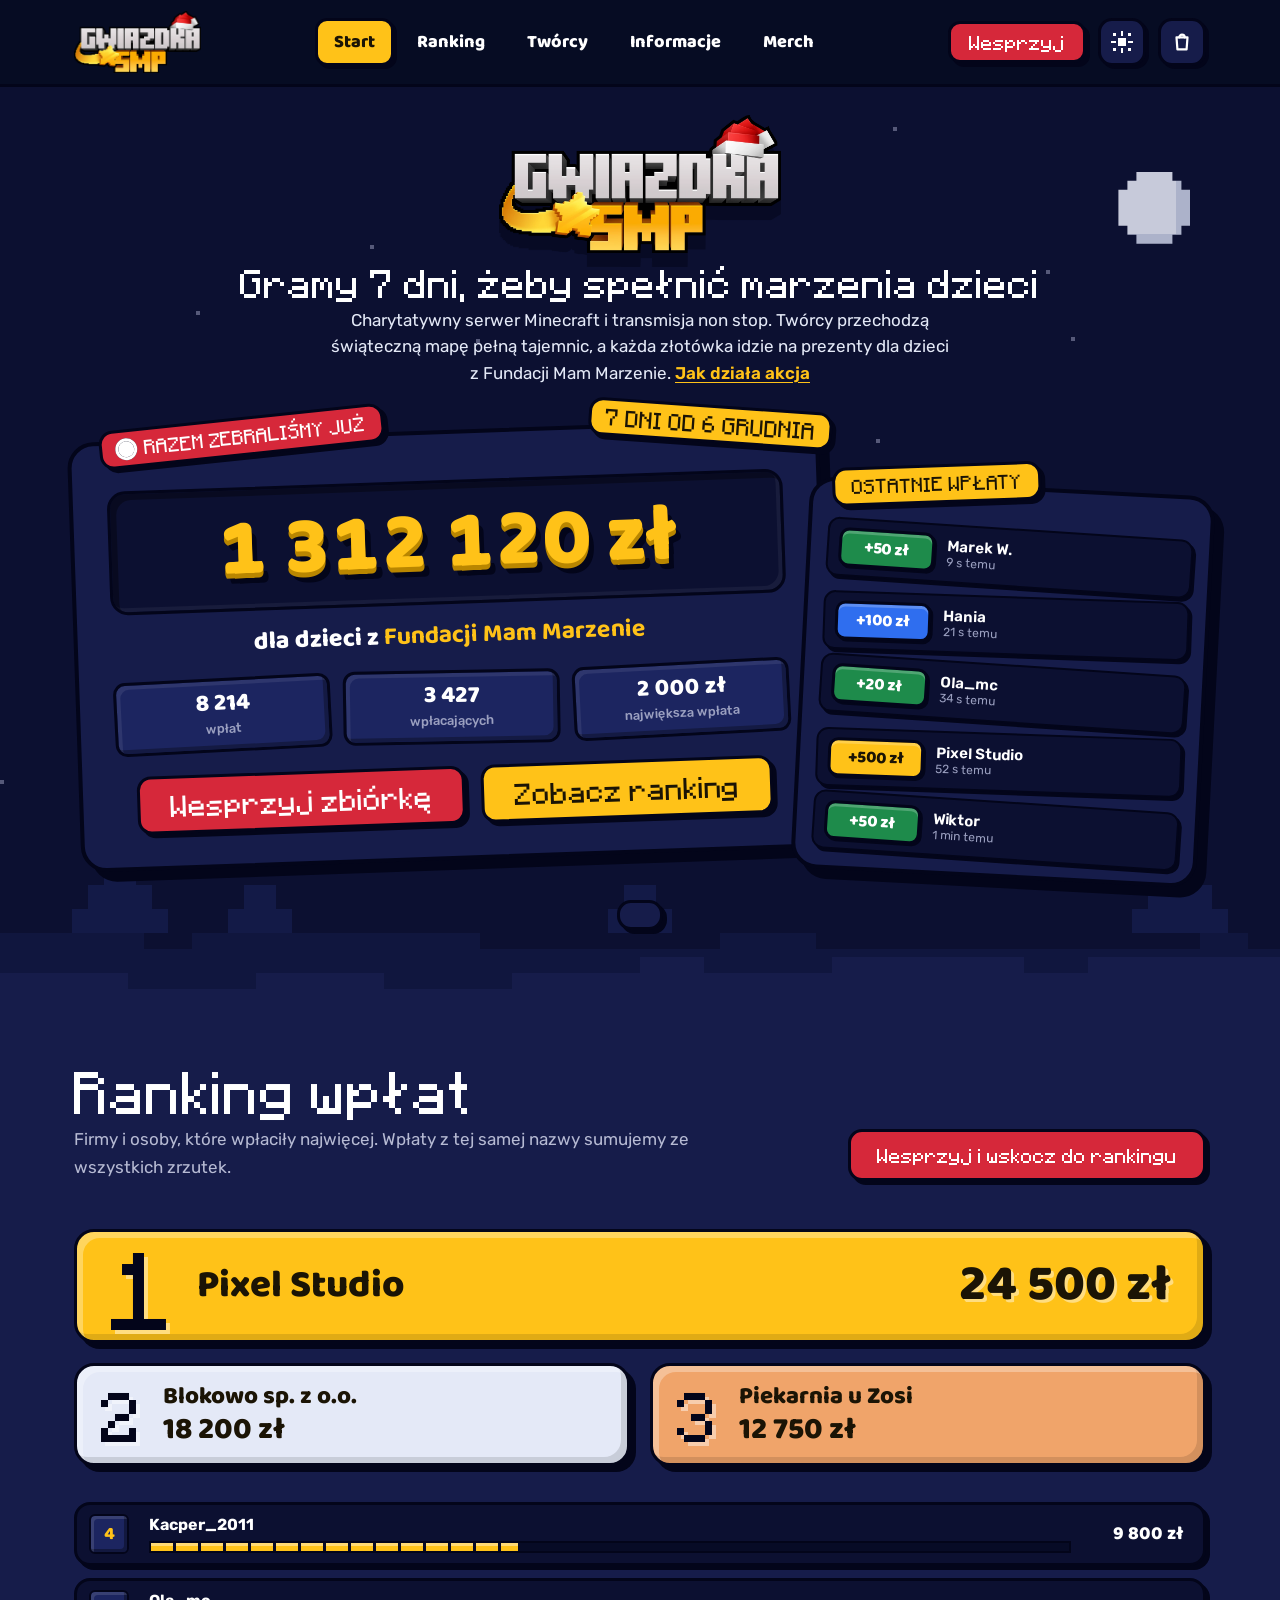
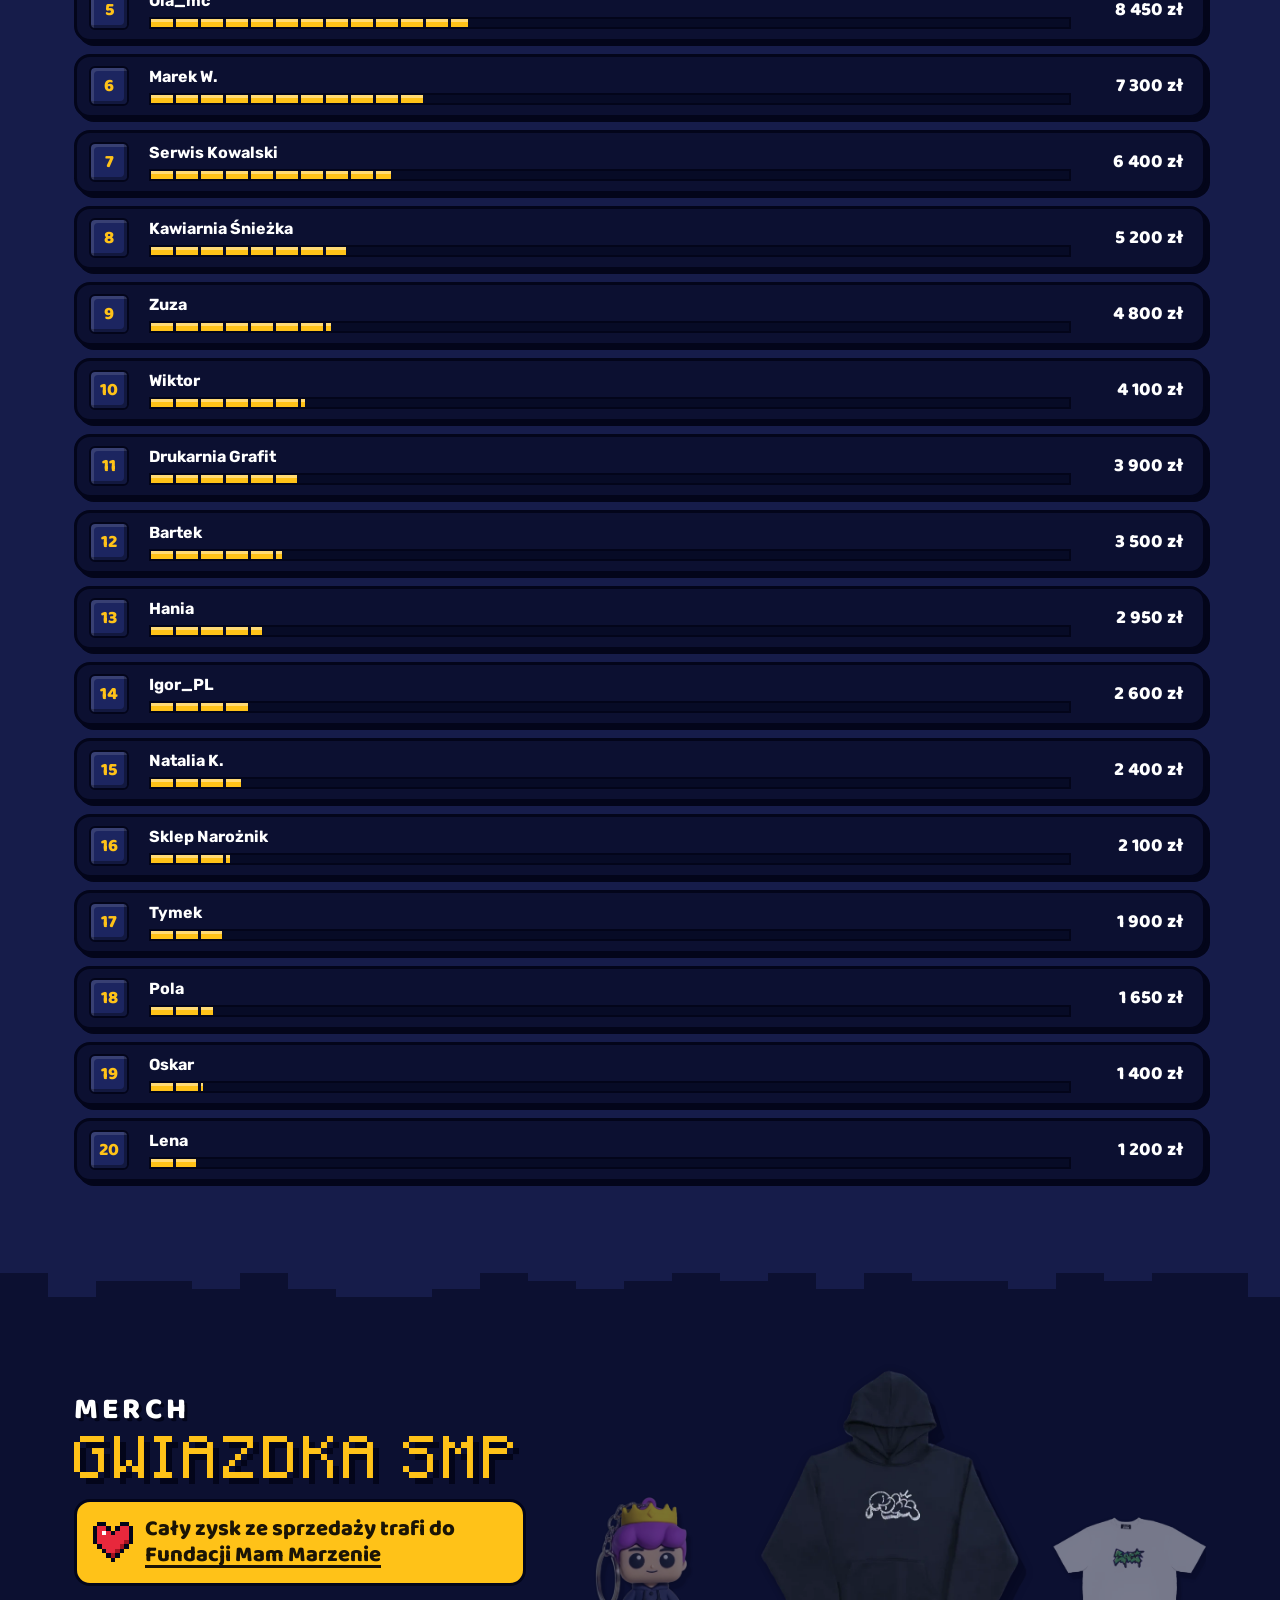
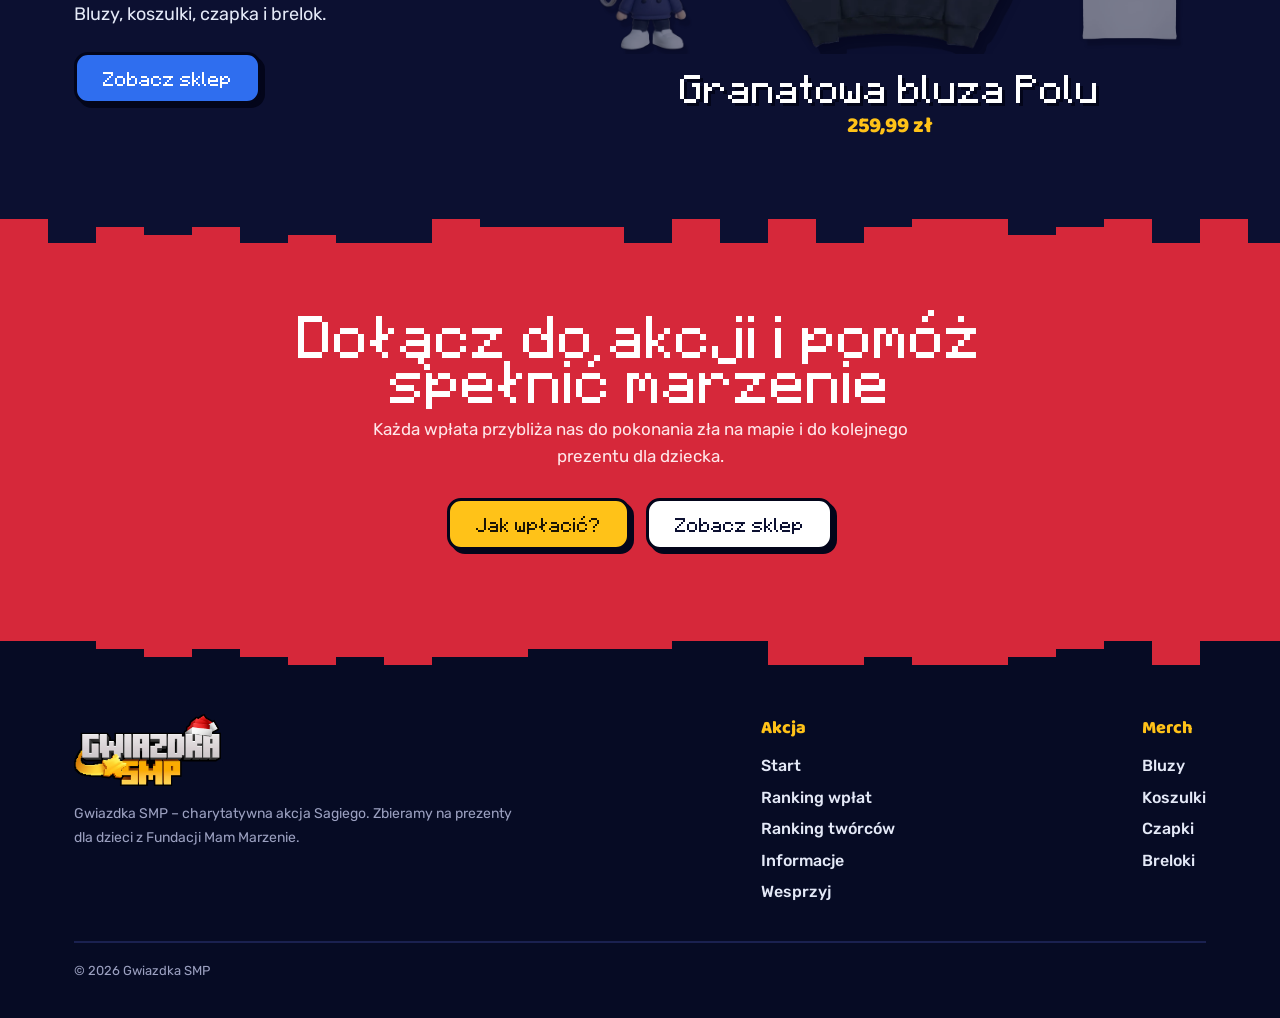
==== index.html @ a776f2f9 "Nowy układ startu, zakładki Twórcy i Informacje, czcionka z Minecrafta, biały motyw Co-Authored-By: " ====
<!DOCTYPE html>
<html lang="pl">
<head>
<meta charset="UTF-8">
<meta name="viewport" content="width=device-width, initial-scale=1">
<title>Gwiazdka SMP – gramy 7 dni, żeby spełnić marzenia dzieci</title>
<meta name="description" content="Charytatywny serwer Minecraft i transmisja non stop. Każda złotówka idzie na prezenty dla dzieci z Fundacji Mam Marzenie.">
<meta name="robots" content="noindex">
<link rel="icon" href="logo.webp">
<link rel="preconnect" href="https://fonts.googleapis.com">
<link rel="preconnect" href="https://fonts.gstatic.com" crossorigin>
<link href="https://fonts.googleapis.com/css2?family=Baloo+2:wght@800&family=Rubik:wght@400;500;600;700&display=swap" rel="stylesheet">
<link rel="stylesheet" href="styles.css?v=20261124l">
<script>if(sessionStorage.getItem("wipe")&&!matchMedia("(prefers-reduced-motion: reduce)").matches)document.documentElement.classList.add("wipe-in");sessionStorage.removeItem("wipe");if(localStorage.getItem("gwiazdka-theme")==="light")document.documentElement.dataset.theme="light";setTimeout(function(){document.documentElement.classList.remove("wipe-in")},1500)</script>
</head>
<body>

<svg width="0" height="0" style="position:absolute" aria-hidden="true">
  <symbol id="heart" viewBox="0 0 9 9" shape-rendering="crispEdges"><rect x="1" y="0" width="2" height="1" fill="#03051a"/><rect x="6" y="0" width="2" height="1" fill="#03051a"/><rect x="0" y="1" width="1" height="1" fill="#03051a"/><rect x="1" y="1" width="2" height="1" fill="#e8283c"/><rect x="3" y="1" width="1" height="1" fill="#03051a"/><rect x="5" y="1" width="1" height="1" fill="#03051a"/><rect x="6" y="1" width="2" height="1" fill="#e8283c"/><rect x="8" y="1" width="1" height="1" fill="#03051a"/><rect x="0" y="2" width="1" height="1" fill="#03051a"/><rect x="1" y="2" width="1" height="1" fill="#e8283c"/><rect x="2" y="2" width="1" height="1" fill="#fff"/><rect x="3" y="2" width="1" height="1" fill="#e8283c"/><rect x="4" y="2" width="1" height="1" fill="#03051a"/><rect x="5" y="2" width="3" height="1" fill="#e8283c"/><rect x="8" y="2" width="1" height="1" fill="#03051a"/><rect x="0" y="3" width="1" height="1" fill="#03051a"/><rect x="1" y="3" width="7" height="1" fill="#e8283c"/><rect x="8" y="3" width="1" height="1" fill="#03051a"/><rect x="0" y="4" width="1" height="1" fill="#03051a"/><rect x="1" y="4" width="6" height="1" fill="#e8283c"/><rect x="7" y="4" width="1" height="1" fill="#a3121f"/><rect x="8" y="4" width="1" height="1" fill="#03051a"/><rect x="1" y="5" width="1" height="1" fill="#03051a"/><rect x="2" y="5" width="4" height="1" fill="#e8283c"/><rect x="6" y="5" width="1" height="1" fill="#a3121f"/><rect x="7" y="5" width="1" height="1" fill="#03051a"/><rect x="2" y="6" width="1" height="1" fill="#03051a"/><rect x="3" y="6" width="2" height="1" fill="#e8283c"/><rect x="5" y="6" width="1" height="1" fill="#a3121f"/><rect x="6" y="6" width="1" height="1" fill="#03051a"/><rect x="3" y="7" width="1" height="1" fill="#03051a"/><rect x="4" y="7" width="1" height="1" fill="#a3121f"/><rect x="5" y="7" width="1" height="1" fill="#03051a"/><rect x="4" y="8" width="1" height="1" fill="#03051a"/></symbol>
</svg>

<header class="header">
  <div class="wrap header__in">
    <a class="logo" href="index.html" aria-label="Gwiazdka SMP – strona główna"><img src="logo.webp" alt="Gwiazdka SMP" width="127" height="62"></a>
    <nav class="nav" id="nav">
      <a href="#start" data-sec="start" class="active">Start</a>
      <a href="#ranking" data-sec="ranking">Ranking</a>
      <a href="tworcy.html">Twórcy</a>
      <a href="informacje.html">Informacje</a>
      <a href="merch.html">Merch</a>
    </nav>
    <div class="header__end">
      <a class="btn btn--red btn--sm" href="#wesprzyj" data-link="donate">Wesprzyj</a>
      <button class="icon-btn theme-btn" id="themeBtn" aria-label="Jasny motyw" aria-pressed="false">
        <svg class="i-sun" viewBox="0 0 9 9" shape-rendering="crispEdges" aria-hidden="true"><path fill="currentColor" d="M3 3h3v3H3zM4 0h1v2H4zM4 7h1v2H4zM0 4h2v1H0zM7 4h2v1H7zM1 1h1v1H1zM7 1h1v1H7zM1 7h1v1H1zM7 7h1v1H7z"/></svg>
        <svg class="i-moon" viewBox="0 0 9 9" shape-rendering="crispEdges" aria-hidden="true"><path fill="currentColor" d="M3 0h3v1H3zM2 1h2v1H2zM1 2h2v3H1zM1 5h3v1H1zM2 6h5v1H2zM3 7h4v1H3z"/></svg>
      </button>
      <a class="icon-btn" href="merch.html#koszyk" aria-label="Koszyk">
        <svg viewBox="0 0 24 24" fill="none" stroke="currentColor" stroke-width="2.4" stroke-linecap="round" stroke-linejoin="round"><path d="M6 7h12l-1 13H7L6 7z"/><path d="M9 7a3 3 0 0 1 6 0"/></svg>
        <span class="cart-count" id="cartCount" hidden>0</span>
      </a>
      <button class="icon-btn burger" id="burger" aria-label="Menu" aria-expanded="false" aria-controls="nav">
        <svg viewBox="0 0 24 24" fill="none" stroke="currentColor" stroke-width="2.6" stroke-linecap="round"><path d="M4 7h16M4 12h16M4 17h16"/></svg>
      </button>
    </div>
  </div>
</header>

<main>
<section class="hero" id="start">
  <div class="sky" data-stars aria-hidden="true"></div>
  <div class="moon" aria-hidden="true"></div>
  <div class="hero__in">
    <img class="hero__logo" src="logo.webp" alt="Gwiazdka SMP" width="460" height="225">
    <h1>Gramy 7 dni, żeby spełnić marzenia dzieci</h1>
    <p class="hero__lead">Charytatywny serwer Minecraft i transmisja non stop. Twórcy przechodzą świąteczną mapę pełną tajemnic, a każda złotówka idzie na prezenty dla dzieci z Fundacji Mam Marzenie. <a href="informacje.html">Jak działa akcja</a></p>

    <div class="duo">
      <section class="box box--sum" aria-labelledby="sumTitle">
        <span class="tag tag--live"><span class="rec" aria-label="Transmisja na żywo"></span><span id="sumTitle">Razem zebraliśmy już</span></span>
        <span class="tag tag--days">7 dni od 6 grudnia</span>
        <div class="box__body">
          <div class="box__well" id="counter"><span class="counter__num" id="total">1&nbsp;312&nbsp;120&nbsp;zł</span></div>
          <div class="box__for">dla dzieci z <b>Fundacji Mam Marzenie</b></div>
          <ul class="stats">
            <li><b id="stCount">8&nbsp;214</b><span>wpłat</span></li>
            <li><b id="stPeople">3&nbsp;427</b><span>wpłacających</span></li>
            <li><b id="stMax">2&nbsp;000&nbsp;zł</b><span>największa wpłata</span></li>
          </ul>
          <div class="hero__btns">
            <a class="btn btn--red" href="#wesprzyj" data-link="donate">Wesprzyj zbiórkę</a>
            <a class="btn" href="#ranking">Zobacz ranking</a>
          </div>
        </div>
      </section>

      <section class="box box--feed" aria-labelledby="feedTitle">
        <span class="tag tag--feed" id="feedTitle">Ostatnie wpłaty</span>
        <ul class="feed" id="feed"></ul>
      </section>
    </div>
  </div>
  <div class="land" data-land aria-hidden="true"></div>
</section>

<section class="rank" id="ranking">
  <div class="wrap">
    <div class="rank__head">
      <div>
        <h2 class="h2">Ranking wpłat</h2>
        <p class="lead">Firmy i osoby, które wpłaciły najwięcej. Wpłaty z tej samej nazwy sumujemy ze wszystkich zrzutek.</p>
      </div>
      <a class="btn btn--red" href="#wesprzyj" data-link="donate">Wesprzyj i wskocz do rankingu</a>
    </div>
    <div class="rank__grid">
      <div class="rank__main">
        <div class="champs" id="podium"></div>
        <ol class="list" id="list"></ol>
      </div>
    </div>
  </div>
</section>

<section class="mband" id="merch">
  <div class="cap" data-cap="#161c4a" aria-hidden="true"></div>
  <div class="wrap mband__grid">
    <div class="mband__text">
      <h2 class="mtitle">Merch <span>GWIAZDKA&nbsp;SMP</span></h2>
      <p class="profit profit--big"><svg aria-hidden="true"><use href="#heart"/></svg><span>Cały zysk ze sprzedaży trafi do <b>Fundacji Mam Marzenie</b></span></p>
      <p class="lead">Bluzy, koszulki, czapka i brelok.</p>
      <a class="btn btn--blue" href="merch.html">Zobacz sklep</a>
    </div>
    <a class="flow" href="merch.html" aria-label="Zobacz merch">
      <span class="flow__stage" id="flowStage"></span>
      <span class="flow__label"><span class="flow__name" id="flowName"></span><span class="flow__price" id="flowPrice"></span></span>
    </a>
  </div>
</section>

<section class="cta" id="wesprzyj">
  <div class="cap" data-cap="#0c1031" aria-hidden="true"></div>
  <div class="wrap">
    <h2 class="h2">Dołącz do akcji i pomóż spełnić marzenie</h2>
    <p>Każda wpłata przybliża nas do pokonania zła na mapie i do kolejnego prezentu dla dziecka.</p>
    <div class="cta__btns">
      <a class="btn" href="#wesprzyj" data-link="how">Jak wpłacić?</a>
      <a class="btn btn--white" href="merch.html">Zobacz sklep</a>
    </div>
  </div>
</section>
</main>

<footer class="footer">
  <div class="cap" data-cap="#d6283a" aria-hidden="true"></div>
  <div class="wrap">
    <div class="footer__cols">
      <div class="footer__brand">
        <img src="logo.webp" alt="Gwiazdka SMP" width="147" height="72" loading="lazy">
        <p>Gwiazdka SMP – charytatywna akcja Sagiego. Zbieramy na prezenty dla dzieci z Fundacji Mam Marzenie.</p>
      </div>
      <div>
        <h4>Akcja</h4>
        <ul>
          <li><a href="#start">Start</a></li>
          <li><a href="#ranking">Ranking wpłat</a></li>
          <li><a href="tworcy.html">Ranking twórców</a></li>
          <li><a href="informacje.html">Informacje</a></li>
          <li><a href="#wesprzyj" data-link="donate">Wesprzyj</a></li>
        </ul>
      </div>
      <div>
        <h4>Merch</h4>
        <ul>
          <li><a href="merch.html#bluzy">Bluzy</a></li>
          <li><a href="merch.html#koszulki">Koszulki</a></li>
          <li><a href="merch.html#czapki">Czapki</a></li>
          <li><a href="merch.html#breloki">Breloki</a></li>
        </ul>
      </div>
    </div>
    <div class="footer__bottom">© 2026 Gwiazdka SMP</div>
  </div>
</footer>

<div class="toast" id="toast" role="status" aria-live="polite"></div>

<script src="common.js?v=20261124l"></script>
<script src="ranking.js?v=20261124l"></script>
<script src="home.js?v=20261124l"></script>
</body>
</html>
---- styles.css ----
/* Czcionka z interfejsu Minecrafta: Minecraft Standard (Marek Poláček, domena publiczna).
   Jeden piksel litery to 1/6 rozmiaru czcionki, więc rozmiary są podzielne przez 6 (18, 24, 30, 36, 48…).
   Inaczej krawędzie pikseli wypadają między pikselami ekranu i litery się rozmazują. */
@font-face{font-family:"Minecraft";src:url(assets/fonts/MinecraftStandard.otf) format("opentype");font-weight:100 700;font-display:swap}
@font-face{font-family:"Minecraft";src:url(assets/fonts/MinecraftStandardBold.otf) format("opentype");font-weight:800 900;font-display:swap}

/* Gwiazdka SMP – wspólne style obu stron.
   Paleta z pierwotnego projektu (zimowa noc, złoto, czerwień, zieleń choinki),
   charakter inspirowany sagi.store: grube obrysy, twarde cienie, lekko przechylone naklejki. */

:root{
  --bg:#0c1031;
  --bg-2:#161c4a;
  --card:#0b1033;
  --line:#03051a;
  --snow:#ffffff;
  --ice:#e4e9f7;
  --muted:#b6bad3;
  --muted-2:#9ba0c0;
  --gold:#ffc218;
  --gold-d:#b98600;
  --red:#d6283a;
  --red-d:#8f1423;
  --pine:#1e8b4b;
  --pine-d:#0f5a2f;
  --blue:#2f6eef;
  --bronze:#e1915a;
  --disp:"Minecraft",system-ui,sans-serif;
  --num:"Baloo 2",system-ui,sans-serif;
  --body:"Rubik",system-ui,sans-serif;
  --pop:cubic-bezier(.3,1.6,.5,1);
  --out:cubic-bezier(.2,.8,.2,1);
}
*{box-sizing:border-box;margin:0;padding:0}
html{scroll-behavior:smooth;scroll-padding-top:92px}
body{font-family:var(--body);color:var(--snow);background:var(--bg);font-size:16px;line-height:1.6;-webkit-font-smoothing:antialiased;overflow-x:hidden;font-variant-ligatures:none;font-synthesis:none}
img{display:block;max-width:100%}
a{color:inherit}
button{font:inherit;color:inherit;background:none;border:0;cursor:pointer}
.wrap{max-width:1180px;margin:0 auto;padding:0 24px}
:focus-visible{outline:3px solid var(--gold);outline-offset:3px}

/* krótki opis akcji pod logo; szczegóły są w zakładce Informacje */
.hero__lead{margin-top:10px;max-width:620px;font-size:17px;line-height:1.55;color:var(--ice)}
.hero__lead a{font-weight:600;color:var(--gold);text-underline-offset:3px;white-space:nowrap}
.hero__lead a:hover{color:#fff}
/* ranking wpłat zaraz pod startem: wzgórza już przechodzą w kolor tej sekcji */
.hero+.rank{padding-top:40px}

/* nagłówek podstron (Informacje, Ranking twórców): wyrównany do lewej, bez wielkiego wycentrowanego hero */
.phead{position:relative;overflow:hidden;background:var(--bg);padding:48px 0 96px}
.phead__in{position:relative;z-index:1}
.phead h1{font-family:var(--disp);font-weight:700;font-size:36px;line-height:1.25;text-shadow:6px 6px 0 var(--line);max-width:820px}
.phead .lead{margin-top:16px;max-width:640px;font-size:18px;color:var(--ice)}
.rank--page{padding:40px 0 96px}
.how--page{padding-top:24px}
.how--page .steps{max-width:760px}
.rank--page .list{margin-top:24px}


/* ---------- przyciski ---------- */
.btn{
  --c:var(--gold);--t:#1b1405;
  display:inline-flex;align-items:center;justify-content:center;gap:10px;min-height:52px;padding:0 26px;
  font-family:var(--disp);font-weight:700;font-size:12px;line-height:1;text-decoration:none;white-space:nowrap;user-select:none;
  color:var(--t);background:var(--c);border:3px solid var(--line);border-radius:14px;box-shadow:4px 4px 0 var(--line);
  transition:transform .12s ease,box-shadow .12s ease,filter .15s ease
}
.btn:hover{transform:translate(2px,2px);box-shadow:2px 2px 0 var(--line)}
.btn:active{transform:translate(4px,4px);box-shadow:0 0 0 var(--line)}
.btn--red{--c:var(--red);--t:#fff}
.btn--white{--c:#fff;--t:var(--bg)}
.btn--pine{--c:var(--pine);--t:#fff}
.btn--blue{--c:var(--blue);--t:#fff}
.btn--ghost{--c:transparent;--t:#fff;box-shadow:none;border-color:#2f3a80}
.btn--ghost:hover{border-color:var(--gold);color:var(--gold);box-shadow:none}
.btn--sm{min-height:42px;padding:0 18px;font-size:12px;border-radius:12px}
.btn[disabled]{--c:#2a3060;--t:var(--muted-2);box-shadow:none;transform:none;cursor:not-allowed}

.chip{display:inline-flex;align-items:center;gap:8px;min-height:36px;padding:0 14px;border-radius:999px;background:var(--card);border:2px solid #262e66;font-size:13px;color:var(--muted)}
.chip b{color:#fff;font-weight:700}
.chip .y{color:var(--gold);font-weight:700}
.h2{font-family:var(--disp);font-weight:700;font-size:36px;line-height:1.25}
.lead{margin-top:12px;max-width:620px;font-size:17px;line-height:1.65;color:var(--muted)}
/* Wspólny motyw z Minecrafta: wypukły blok (jasna faza u góry i z lewej, ciemna u dołu i z prawej). */
.bevel{box-shadow:inset 4px 4px 0 rgba(255,255,255,.32),inset -4px -4px 0 rgba(0,0,0,.28)}

/* ---------- nagłówek ---------- */
.header{position:sticky;top:0;z-index:50;background:#060c23;border-bottom:3px solid var(--line)}
.header__in{display:flex;align-items:center;justify-content:space-between;gap:16px;height:84px}
.logo{display:block;flex:none;transition:transform .25s var(--pop)}
.logo:hover{transform:rotate(-3deg) scale(1.05)}
.logo img{height:62px;width:auto}
.nav{display:flex;align-items:center;gap:4px}
.nav a{font-family:var(--num);font-weight:800;font-size:18px;text-decoration:none;color:#fff;padding:7px 16px;border-radius:12px;border:3px solid transparent;transition:background .15s ease,color .15s ease,transform .2s var(--pop)}
.nav a:hover{background:rgba(255,255,255,.08);transform:translateY(-2px)}
.nav a.active{background:var(--gold);color:#1b1405;border-color:var(--line);box-shadow:3px 3px 0 var(--line)}
.header__end{display:flex;align-items:center;gap:12px}
.icon-btn{position:relative;width:48px;height:48px;flex:none;display:flex;align-items:center;justify-content:center;color:#fff;background:var(--bg-2);border:3px solid var(--line);border-radius:14px;box-shadow:3px 3px 0 var(--line);text-decoration:none;transition:transform .12s ease,box-shadow .12s ease,background .15s ease}
.icon-btn:hover{transform:translate(2px,2px);box-shadow:1px 1px 0 var(--line);background:#222a63}
.icon-btn svg{width:22px;height:22px}
.cart-count{position:absolute;right:-9px;top:-9px;min-width:24px;height:24px;padding:0 6px;display:flex;align-items:center;justify-content:center;font-family:var(--num);font-weight:800;font-size:14px;line-height:1;color:#fff;background:var(--red);border:2px solid var(--line);border-radius:999px}
.cart-count[hidden]{display:none}
.burger{display:none}

/* ---------- śnieg i gwiazdy ---------- */
.sky{position:absolute;inset:0;pointer-events:none;overflow:hidden}
.sky .st{position:absolute;width:4px;height:4px;background:#dfe3ff;opacity:.35}
/* schodkowe przejście z bloków między sekcjami */
.ground{position:absolute;left:0;right:0;bottom:-1px;height:56px;pointer-events:none}
.ground svg{width:100%;height:100%;display:block}

/* ---------- hero: logo + tablica z licznikiem ---------- */
.badge{display:inline-block;padding:7px 16px;border-radius:12px;background:var(--gold);color:#1b1405;border:3px solid var(--line);box-shadow:3px 3px 0 var(--line);font-family:var(--num);font-weight:800;font-size:16px;letter-spacing:.05em;text-transform:uppercase;transform:rotate(-2deg)}
.hero{position:relative;overflow:hidden;background:var(--bg);text-align:center;min-height:min(calc(100svh - 84px),980px);display:flex;flex-direction:column;justify-content:center;padding:28px 0 150px}
.hero__center{display:flex;flex-direction:column;align-items:center;min-width:0}

/* ostatnie wpłaty obok licznika */
.hero__in{position:relative;z-index:1;width:100%;max-width:1180px;margin:0 auto;padding:0 24px;display:flex;flex-direction:column;align-items:center}
.hero h1{margin-top:14px;max-width:820px;font-family:var(--disp);font-weight:700;font-size:24px;line-height:1.25}

/* dwa osobne okna jak przechylone naklejki: kwota w lewo, wpłaty w prawo, lekko na siebie nachodzą */
.duo{margin-top:44px;width:100%;display:grid;grid-template-columns:minmax(0,1fr) 380px;align-items:start}
.box{position:relative;display:flex;flex-direction:column;min-width:0;background:var(--bg-2);border:4px solid var(--line);border-radius:26px;box-shadow:10px 10px 0 var(--line);transition:transform .4s var(--pop)}
.box--sum{z-index:1;transform:rotate(-2deg)}
.box--feed{z-index:2;margin:56px 0 0 -26px;transform:rotate(3deg)}
.box--sum:hover{transform:rotate(-.5deg) translateY(-4px)}
.box--feed:hover{transform:rotate(1deg) translateY(-4px)}
.tag{position:absolute;z-index:3;display:inline-flex;align-items:center;gap:10px;font-family:var(--disp);font-weight:700;font-size:12px;text-transform:uppercase;white-space:nowrap;border:3px solid var(--line);border-radius:14px;padding:7px 16px;box-shadow:4px 4px 0 var(--line)}
.tag--live{left:28px;top:-24px;background:var(--red);color:#fff;transform:rotate(-4deg)}
.tag--live .rec{background:#fff;box-shadow:0 0 0 3px var(--line)}
.tag--live .rec::after{border-color:#fff}
.tag--days{right:-18px;top:-20px;background:var(--gold);color:#1b1405;font-size:14px;padding:5px 14px;transform:rotate(6deg)}
.tag--feed{left:18px;top:-22px;background:var(--gold);color:#1b1405;transform:rotate(-5deg)}
.box__body{flex:1;display:flex;flex-direction:column;justify-content:center;padding:46px 34px 32px}
.box__well{position:relative;padding:20px 16px 16px;background:var(--bg);border:3px solid var(--line);border-radius:18px;box-shadow:inset 6px 6px 0 rgba(0,0,0,.35),inset -4px -4px 0 rgba(255,255,255,.05)}
.box__well .counter__num{font-size:clamp(48px,6.4vw,104px)}
.box__for{margin-top:16px;font-family:var(--num);font-weight:800;font-size:clamp(19px,2vw,25px);line-height:1.2;color:#fff}
.box__for b{color:var(--gold)}
/* statystyki jak sloty w ekwipunku */
.stats{list-style:none;display:grid;grid-template-columns:repeat(3,minmax(0,1fr));gap:12px;margin-top:20px}
.stats li{padding:10px 8px 9px;background:#1c2560;border:3px solid var(--line);border-radius:12px;box-shadow:inset 4px 4px 0 rgba(255,255,255,.08),inset -4px -4px 0 rgba(0,0,0,.3)}
.stats li:nth-child(2){transform:rotate(1deg)}
.stats li:nth-child(odd){transform:rotate(-1deg)}
.stats b{display:block;font-family:var(--num);font-weight:800;font-size:clamp(18px,1.9vw,24px);line-height:1.1;color:#fff;white-space:nowrap}
.stats b.tick{animation:tick .5s var(--pop)}
@keyframes tick{40%{color:var(--gold);transform:scale(1.12)}}
.stats span{display:block;margin-top:2px;font-size:13px;font-weight:500;color:var(--muted-2)}
.feed{list-style:none;flex:1;display:flex;flex-direction:column;gap:9px;padding:38px 16px 14px;text-align:left}
.feed li{display:grid;grid-template-columns:auto minmax(0,1fr);align-items:center;gap:12px;padding:8px 10px;background:var(--bg);border:2px solid var(--line);border-radius:12px;box-shadow:3px 3px 0 var(--line);transform:rotate(var(--r,0deg))}
.feed li:nth-child(2n){--r:-1deg}
.feed li:nth-child(2n+1){--r:.8deg}
.feed li.new{animation:feedIn .55s var(--pop),feedFlash 1.8s ease-out}
@keyframes feedIn{from{opacity:0;transform:translateX(18px) scale(.95)}}
@keyframes feedFlash{0%{background:#4a3c08;box-shadow:0 0 0 2px var(--gold)}100%{background:var(--bg);box-shadow:0 0 0 0 var(--gold)}}
.feed .amt{min-width:96px;text-align:center;font-family:var(--num);font-weight:800;font-size:17px;color:#fff;background:var(--pine);border:3px solid var(--line);border-radius:10px;padding:3px 10px;box-shadow:2px 2px 0 var(--line),inset 0 3px 0 rgba(255,255,255,.22);white-space:nowrap}
.feed .amt--mid{background:var(--blue)}
.feed .amt--big{background:var(--gold);color:#1b1405}
.feed .who{min-width:0;font-size:15px;line-height:1.25;color:#fff;font-weight:600;overflow:hidden;text-overflow:ellipsis;white-space:nowrap}
.feed .who small{display:block;font-size:12px;font-weight:400;color:var(--muted-2)}


/* pikselowy księżyc i przygaszony krajobraz w tle */
.moon{position:absolute;right:7%;top:9%;width:72px;height:72px;background:#e9ecf8;opacity:.85;
  clip-path:polygon(25% 0,75% 0,75% 12.5%,87.5% 12.5%,87.5% 25%,100% 25%,100% 75%,87.5% 75%,87.5% 87.5%,75% 87.5%,75% 100%,25% 100%,25% 87.5%,12.5% 87.5%,12.5% 75%,0 75%,0 25%,12.5% 25%,12.5% 12.5%,25% 12.5%);
  box-shadow:inset -14px -10px 0 #c9cfe6}
.land{position:absolute;left:0;right:0;bottom:-1px;height:190px;pointer-events:none}
.land svg{width:100%;height:100%;display:block}
.hero__logo{width:clamp(200px,22vw,320px);height:auto;filter:drop-shadow(0 14px 0 rgba(3,5,26,.55))}
.rec{position:relative;flex:none;width:16px;height:16px;border-radius:50%;background:#ff2d43;box-shadow:0 0 0 3px var(--line)}
.rec::after{content:"";position:absolute;inset:-3px;border-radius:50%;border:3px solid #ff2d43;animation:rec 1.6s ease-out infinite}
@keyframes rec{0%{transform:scale(1);opacity:.9}100%{transform:scale(2.4);opacity:0}}
.counter__num{display:inline-block;font-family:var(--num);font-weight:800;font-size:clamp(46px,6.8vw,108px);line-height:1;letter-spacing:-.01em;color:var(--gold);white-space:nowrap;font-variant-numeric:tabular-nums;text-shadow:0 5px 0 var(--gold-d),5px 10px 0 var(--line)}
.counter__num.bump{animation:numBump .5s var(--pop)}
@keyframes numBump{35%{transform:scale(1.035)}}
.sticker{position:absolute;display:flex;align-items:center;gap:9px;font-family:var(--num);font-weight:800;font-size:16px;letter-spacing:.05em;text-transform:uppercase;border:3px solid var(--line);border-radius:12px;padding:4px 14px;box-shadow:3px 3px 0 var(--line);white-space:nowrap}
/* wpłata „wpada” z góry do tablicy */
.burst{position:absolute;left:50%;top:-8px;z-index:2;font-family:var(--num);font-weight:800;font-size:22px;color:#fff;background:var(--pine);border:3px solid var(--line);border-radius:12px;padding:2px 12px;box-shadow:3px 3px 0 var(--line);pointer-events:none;white-space:nowrap;animation:burst 1.6s var(--out) forwards}
.burst svg{width:20px;height:20px;vertical-align:-3px;margin-left:6px}
@keyframes burst{0%{opacity:0;transform:translate(var(--bx,-50%),-80px) scale(.8) rotate(var(--br,0deg))}20%{opacity:1;transform:translate(var(--bx,-50%),-52px) scale(1.06) rotate(var(--br,0deg))}62%{opacity:1;transform:translate(var(--bx,-50%),6px) scale(1) rotate(0)}100%{opacity:0;transform:translate(var(--bx,-50%),46px) scale(.45)}}
.hero__btns{display:flex;justify-content:center;flex-wrap:wrap;gap:16px;margin-top:22px}
.hero__btns .btn{min-height:58px;padding:0 30px;font-size:18px}

/* ---------- jak to działa ---------- */
.how{position:relative;background:var(--bg-2);padding:32px 0 88px}
.how__grid{display:grid;grid-template-columns:minmax(0,5fr) minmax(0,7fr);gap:48px 72px;align-items:start}
.how__head{position:sticky;top:120px}
.how__head .lead+.lead{margin-top:14px}
.steps{list-style:none;display:flex;flex-direction:column}
.step{display:grid;grid-template-columns:72px minmax(0,1fr);gap:22px;align-items:start;padding:26px 0;border-bottom:3px dashed #2a3270}
.step:first-child{padding-top:6px}
.step:last-child{border-bottom:0}
.step__n{width:72px;height:72px;display:grid;place-items:center;font-family:var(--num);font-weight:800;font-size:34px;color:#fff;text-shadow:3px 3px 0 rgba(0,0,0,.35);background:#222a6b;border:3px solid var(--line);border-radius:6px;box-shadow:4px 4px 0 var(--line),inset 5px 5px 0 rgba(255,255,255,.3),inset -5px -5px 0 rgba(0,0,0,.28);transform:rotate(var(--r,0deg));transition:transform .3s var(--pop)}
.step:hover .step__n{transform:rotate(0) scale(1.06)}
.step--key{margin:0 -18px;padding:24px 18px;background:var(--bg);border:3px solid var(--gold);border-radius:20px;box-shadow:6px 6px 0 var(--line)}
.step--key h3{font-size:24px}
.step--key .step__n{background:var(--red)}
.step h3 mark{background:none;color:#1b1405;padding:0 8px;background:var(--gold);border-radius:8px;box-shadow:3px 3px 0 var(--line);display:inline-block;transform:rotate(-2deg)}
.step h3{font-family:var(--disp);font-weight:700;font-size:18px;line-height:1.25;margin-top:4px}
.step p{margin-top:6px;color:var(--muted);font-size:16px;line-height:1.6;max-width:520px}

/* ---------- ranking ---------- */
.rank{position:relative;background:var(--bg-2);padding:104px 0 88px}
.rank .row{background:var(--bg)}
.rank .row__track{background:#070b26}
.rank__head{display:flex;align-items:flex-end;justify-content:space-between;flex-wrap:wrap;gap:16px 32px}
.rank__head .btn{flex:none}
.rank__grid{margin-top:48px}
.rank__main{min-width:0}
/* miejsca 1–3: lider na całą szerokość, 2. i 3. obok siebie */
.champs{display:grid;grid-template-columns:repeat(2,minmax(0,1fr));gap:20px}
.champ{position:relative;overflow:hidden;display:grid;grid-template-columns:auto minmax(0,1fr);grid-template-areas:"p i" "p a";align-items:center;column-gap:18px;row-gap:4px;padding:18px 22px;background:var(--c);color:#1b1405;border:3px solid var(--line);border-radius:20px;box-shadow:6px 6px 0 var(--line),inset 6px 6px 0 rgba(255,255,255,.3),inset -6px -6px 0 rgba(0,0,0,.12);transition:transform .3s var(--pop)}
.champ:hover{transform:translateY(-4px) rotate(-.5deg)}
.champ--1{grid-column:1/-1;grid-template-columns:auto minmax(0,1fr) auto;grid-template-areas:"p i a";padding:26px 32px;--c:var(--gold)}
.champ--2{--c:#e4e9f7}
.champ--3{--c:#f0a46a}
.champ--1::after{content:"";position:absolute;top:-30%;bottom:-30%;left:-30%;width:18%;background:rgba(255,255,255,.45);transform:skewX(-20deg);animation:shine 3.6s ease-in-out infinite;pointer-events:none}
.champ__place{grid-area:p;font-family:var(--disp);font-weight:700;font-size:42px;line-height:.85;color:var(--line);text-shadow:4px 4px 0 rgba(255,255,255,.45);min-width:46px;text-align:center}
.champ--1 .champ__place{font-size:66px;min-width:70px}
.champ__info{grid-area:i;min-width:0}
.champ__name{font-family:var(--num);font-weight:800;font-size:24px;line-height:1.1;white-space:nowrap;overflow:hidden;text-overflow:ellipsis}
.champ--1 .champ__name{font-size:clamp(30px,3vw,42px)}
.champ__amt{grid-area:a;font-family:var(--num);font-weight:800;font-size:clamp(26px,2.4vw,32px);line-height:1;white-space:nowrap}
.champ--1 .champ__amt{font-size:clamp(36px,4vw,56px);text-shadow:3px 3px 0 rgba(255,255,255,.45)}
.js .champs .champ{opacity:0;transform:translateY(24px)}
.js .champs.in .champ{opacity:1;transform:none;transition:opacity .5s ease,transform .6s var(--pop)}
.js .champs.in .champ--2{transition-delay:.12s}
.js .champs.in .champ--3{transition-delay:.24s}
.js .champs.in .champ:hover{transform:translateY(-4px) rotate(-.5deg);transition-delay:0s}
.list{list-style:none;margin-top:36px;display:grid;grid-template-columns:repeat(2,minmax(0,1fr));grid-template-rows:repeat(9,auto);grid-auto-flow:column;gap:12px 24px}
.row{position:relative;display:grid;grid-template-columns:44px minmax(0,1fr) auto;align-items:center;gap:16px;background:var(--bg-2);border:3px solid var(--line);border-radius:16px;box-shadow:4px 4px 0 var(--line);padding:9px 20px 9px 12px}
.row.hit{animation:rowHit 1s var(--out)}
@keyframes rowHit{0%{background:#2a3580}100%{background:var(--bg)}}
.row__n{width:40px;height:40px;display:grid;place-items:center;font-family:var(--num);font-weight:800;font-size:18px;color:var(--gold);background:#1c2560;border:2px solid var(--line);border-radius:6px;box-shadow:inset 3px 3px 0 rgba(255,255,255,.12),inset -3px -3px 0 rgba(0,0,0,.35)}
.row__name{font-weight:700;font-size:16px;line-height:1.2;white-space:nowrap;overflow:hidden;text-overflow:ellipsis}
/* pasek jak pasek doświadczenia (XP) z Minecrafta: segmenty i jasna górna krawędź */
.row__track{margin-top:7px;height:12px;background:#0f1438;border:2px solid var(--line);overflow:hidden}
.row__bar{height:100%;background:linear-gradient(rgba(255,255,255,.4) 0 3px,transparent 3px) ,var(--gold);transition:width .8s var(--out);
  -webkit-mask:repeating-linear-gradient(90deg,#000 0 22px,transparent 22px 25px);mask:repeating-linear-gradient(90deg,#000 0 22px,transparent 22px 25px)}
.row__amt{font-family:var(--num);font-weight:800;font-size:19px;white-space:nowrap;text-align:right;min-width:96px}
.plus{position:absolute;right:16px;top:-15px;font-family:var(--num);font-weight:800;font-size:15px;color:#fff;background:var(--pine);border:2.5px solid var(--line);border-radius:10px;padding:0 10px;pointer-events:none;animation:plusUp 1.4s var(--out) forwards}
@keyframes plusUp{0%{opacity:0;transform:translateY(8px) scale(.6)}20%{opacity:1;transform:none}75%{opacity:1}100%{opacity:0;transform:translateY(-14px)}}


/* ---------- merch na stronie głównej ---------- */
.mband{position:relative;background:var(--bg);padding:84px 0 72px;overflow:hidden}
.mband .btn{margin-top:26px}
.mband__grid{display:grid;grid-template-columns:minmax(0,5fr) minmax(0,7fr);gap:40px 48px;align-items:center}
.mband__text{min-width:0}
.mtitle{font-family:var(--num);font-weight:800;font-size:clamp(22px,2.4vw,30px);letter-spacing:.14em;text-transform:uppercase;line-height:1.05;color:#fff;text-shadow:3px 3px 0 var(--line)}
.mtitle span{display:block;margin-top:6px;font-family:var(--disp);font-weight:700;text-transform:none;font-size:36px;line-height:1.25;color:var(--gold);text-shadow:6px 6px 0 var(--line)}
.mband .lead{font-size:18px;color:var(--ice)}
.mband .btn{margin-top:22px}
.mband .lead{margin-top:14px}

/* informacja o fundacji: celowo wyróżniona poświatą, przesuwającym się błyskiem i bijącym sercem */
.profit{position:relative;display:inline-flex;align-items:center;gap:12px;margin-top:16px;padding:10px 20px 10px 14px;overflow:hidden;font-family:var(--num);font-weight:800;font-size:clamp(17px,1.6vw,20px);line-height:1.2;color:#1b1405;background:var(--gold);border:3px solid var(--line);border-radius:14px;text-align:left;text-decoration:none;animation:glow 2.4s ease-in-out infinite}
@keyframes glow{0%,100%{box-shadow:4px 4px 0 var(--line),0 0 0 0 rgba(255,194,24,0)}50%{box-shadow:4px 4px 0 var(--line),0 0 26px 6px rgba(255,194,24,.55)}}
.profit::after{content:"";position:absolute;top:-20%;bottom:-20%;left:-40%;width:28%;background:rgba(255,255,255,.55);transform:skewX(-20deg);animation:shine 3.2s ease-in-out infinite}
@keyframes shine{0%,55%{left:-40%}85%,100%{left:120%}}
.profit svg{flex:none;width:30px;height:30px;animation:beat 1.2s ease-in-out infinite}
@keyframes beat{0%,100%{transform:scale(1)}15%{transform:scale(1.22)}30%{transform:scale(.96)}45%{transform:scale(1.12)}}
.profit--center{justify-content:center;text-align:center;margin-left:auto;margin-right:auto}
.profit--big{display:flex;margin-top:22px;padding:14px 22px 14px 16px;font-size:clamp(18px,1.8vw,22px);border-radius:16px;max-width:680px}
.profit--big svg{width:40px;height:40px}
.profit b{font-weight:800;text-decoration:underline;text-decoration-thickness:3px;text-underline-offset:4px}
.phero .profit{color:#1b1405;margin-top:16px}
.profit span,.profit svg{position:relative;z-index:1}

/* merch na stronie głównej: same ubrania przesuwające się po scenie */
.flow{position:relative;display:block;min-width:0;text-decoration:none;color:#fff}
.flow__stage{position:relative;display:block;height:300px;overflow:hidden}
.flow__item{position:absolute;left:50%;top:10px;width:290px;height:290px;margin-left:-145px;object-fit:contain;object-position:50% 100%;transform-origin:50% 100%;filter:drop-shadow(8px 12px 0 rgba(3,5,26,.55));transition:transform .9s cubic-bezier(.4,0,.2,1),opacity .9s ease;opacity:0;transform:translateX(420px) scale(.3)}
.flow__item[data-pos="0"]{opacity:1;transform:none;z-index:3}
.flow__item[data-pos="1"]{opacity:.45;transform:translateX(240px) scale(.55);z-index:2}
.flow__item[data-pos="-1"]{opacity:.45;transform:translateX(-240px) scale(.55);z-index:2}
.flow__item[data-pos="2"]{opacity:0;transform:translateX(420px) scale(.3)}
.flow__item[data-pos="-2"]{opacity:0;transform:translateX(-420px) scale(.3)}
.flow:hover .flow__item[data-pos="0"]{transform:scale(1.05) rotate(-3deg)}
.flow__label{display:flex;flex-direction:column;align-items:center;gap:2px;margin-top:14px;text-align:center}
.flow__name{font-family:var(--disp);font-weight:700;font-size:24px;text-shadow:3px 3px 0 var(--line)}
.flow__price{font-family:var(--num);font-weight:800;font-size:22px;color:var(--gold)}
.flow__name.in,.flow__price.in{animation:labelIn .6s var(--pop)}
@keyframes labelIn{from{opacity:0;transform:translateY(10px)}}

/* ---------- CTA ---------- */
.cta{position:relative;background:var(--red);text-align:center;padding:96px 0 88px;overflow:hidden}
.cta .h2{max-width:720px;margin:0 auto}
.cta p{margin:14px auto 0;max-width:600px;font-size:17px;color:#ffe7ea}
.cta__btns{display:flex;justify-content:center;flex-wrap:wrap;gap:16px;margin-top:28px}
.cap{position:absolute;left:0;right:0;top:-1px;height:28px;pointer-events:none}
.cap svg{width:100%;height:100%;display:block}


/* ---------- stopka ---------- */
.footer{position:relative;background:#060b24;padding:76px 0 36px}
.footer__cols{display:flex;flex-wrap:wrap;justify-content:space-between;gap:36px 56px}
.footer__brand{flex:1 1 300px;max-width:440px}
.footer__brand img{height:72px;width:auto}
.footer__brand p{margin-top:16px;font-size:14px;line-height:1.7;color:var(--muted-2)}
.footer h4{font-family:var(--num);font-weight:800;font-size:18px;color:var(--gold)}
.footer ul{list-style:none;margin-top:10px;display:flex;flex-direction:column;gap:6px}
.footer ul a{text-decoration:none;font-weight:500;color:var(--ice)}
.footer ul a:hover{color:#fff;text-decoration:underline;text-underline-offset:4px}
.footer__bottom{margin-top:36px;padding-top:18px;border-top:2px solid #1a2150;font-size:13px;color:var(--muted-2)}

/* ---------- toast ---------- */
.toast{position:fixed;left:50%;bottom:24px;z-index:120;transform:translate(-50%,180%);max-width:calc(100% - 32px);background:var(--bg-2);color:#fff;border:3px solid var(--line);border-radius:14px;box-shadow:4px 4px 0 var(--line);padding:12px 20px;font-weight:600;font-size:15px;transition:transform .35s var(--pop)}
.toast.show{transform:translate(-50%,0)}


/* =================== MERCH (podstrona) =================== */
.phero{position:relative;overflow:hidden;background:var(--bg);padding:30px 0 86px}
/* gwiazda betlejemska: powoli przelatuje w oddali */
.comet{position:absolute;left:0;top:14%;width:150px;height:auto;opacity:0;pointer-events:none;animation:comet 16s linear infinite;animation-delay:2s}
@keyframes comet{0%{transform:translate(-20vw,0);opacity:0}8%{opacity:.55}55%{opacity:.55}70%{transform:translate(110vw,90px);opacity:0}100%{transform:translate(110vw,90px);opacity:0}}
.phero__in{position:relative;z-index:1;display:flex;flex-direction:column;align-items:center;text-align:center}
.phero__kicker{font-family:var(--num);font-weight:800;font-size:clamp(20px,2.2vw,28px);letter-spacing:.12em;text-transform:uppercase;color:#fff;text-shadow:3px 3px 0 var(--line)}
.phero h1{margin-top:2px;font-family:var(--disp);font-weight:700;font-size:60px;line-height:1.25;color:var(--gold);text-shadow:7px 7px 0 var(--line)}
.phero__text{margin-top:14px;max-width:560px;font-size:16px;font-weight:500;color:var(--muted)}
.filters{display:flex;flex-wrap:wrap;gap:10px}
.filter{min-height:48px;padding:0 20px;font-family:var(--disp);font-weight:700;font-size:12px;color:#fff;background:var(--bg);border:3px solid var(--line);border-radius:12px;box-shadow:3px 3px 0 var(--line);transition:transform .12s ease,box-shadow .12s ease,background .15s}
.filter:hover{transform:translate(2px,2px);box-shadow:1px 1px 0 var(--line)}
.filter[aria-pressed=true]{background:var(--blue);color:#fff}
dialog{border:0;padding:0;background:none;color:#fff;max-width:none;max-height:none}
dialog::backdrop{background:rgba(3,5,26,.7)}
.sizetab{margin-top:18px;width:100%;border-collapse:collapse;font-size:14px;text-align:center}
.sizetab caption{text-align:left;font-family:var(--num);font-weight:800;font-size:17px;margin-bottom:8px}
.sizetab th,.sizetab td{border:2px solid var(--line);padding:6px 4px}
.sizetab th{background:var(--card);color:var(--gold);font-weight:700}
.sizetab td{background:#1b2257}

.drawer{margin:0 0 0 auto;height:100dvh;width:min(440px,100vw);background:var(--bg-2);border-left:3px solid var(--line);flex-direction:column}
.drawer[open]{display:flex;animation:drawerIn .35s var(--out)}
@keyframes drawerIn{from{transform:translateX(100%)}}
.drawer__head{display:flex;align-items:center;justify-content:space-between;padding:20px 22px;border-bottom:3px solid var(--line)}
.drawer__head h2{font-family:var(--disp);font-weight:700;font-size:18px}
.drawer__items{flex:1;overflow:auto;padding:18px 22px;list-style:none;display:flex;flex-direction:column;gap:14px}
.ci{display:grid;grid-template-columns:72px minmax(0,1fr) auto;gap:12px;align-items:center;background:var(--card);border:3px solid var(--line);border-radius:16px;box-shadow:3px 3px 0 var(--line);padding:10px}
.ci img{width:72px;height:72px;object-fit:contain;padding:6px;background:#2a3482;border:2px solid var(--line);border-radius:10px}
.ci b{display:block;font-family:var(--num);font-weight:800;font-size:17px;line-height:1.15}
.ci small{font-size:13px;color:var(--muted-2)}
.qty{display:flex;align-items:center;gap:6px;margin-top:6px}
.qty button{width:30px;height:30px;border:2.5px solid var(--line);border-radius:8px;background:var(--bg-2);font-family:var(--disp);font-weight:700;font-size:12px;line-height:1}
.qty button:hover{background:#222a63}
.qty span{min-width:22px;text-align:center;font-weight:700}
.ci__price{font-family:var(--num);font-weight:800;font-size:18px;color:var(--gold);white-space:nowrap;text-align:right}
.ci__rm{display:block;margin:6px 0 0 auto;font-size:12px;color:var(--muted-2);text-decoration:underline}
.drawer__empty{padding:40px 22px;text-align:center;color:var(--muted)}
.drawer__foot{padding:18px 22px 22px;border-top:3px solid var(--line);background:var(--card)}
.drawer__sum{display:flex;justify-content:space-between;align-items:baseline;font-family:var(--num);font-weight:800;font-size:24px}
.drawer__sum span:last-child{font-family:var(--num);font-weight:800;color:var(--gold)}
.drawer__foot .btn{margin-top:14px;width:100%;min-height:56px;font-size:18px}

/* wejście na stronę merchu: napisy wskakują po kolei */
.phero__in>*{animation:heroIn .7s var(--pop) both}
.phero__in>:nth-child(2){animation-delay:.08s}
.phero__in>.profit{animation:heroIn .7s var(--pop) .18s both,glow 2.4s ease-in-out infinite}
.phero__in>:nth-child(4){animation-delay:.28s}
@keyframes heroIn{from{opacity:0;transform:translateY(22px) scale(.94)}}

/* ---------- przymierzalnia: scena z obracanym produktem, opis obok, wybór produktu pod spodem ---------- */
.room{position:relative;background:var(--bg-2);padding:34px 0 96px}
.room__head{display:flex;align-items:flex-end;justify-content:space-between;flex-wrap:wrap;gap:18px 24px;margin-bottom:32px}
.room__box{display:grid;grid-template-columns:minmax(0,1.2fr) minmax(0,1fr);background:var(--bg);border:4px solid var(--line);border-radius:30px;box-shadow:10px 10px 0 var(--line)}

.stage{position:relative;min-height:680px;border-right:4px solid var(--line);border-radius:26px 0 0 26px;overflow:hidden;cursor:grab;touch-action:pan-y;user-select:none;-webkit-user-select:none;
  background:radial-gradient(46% 40% at 50% 47%,rgba(96,140,255,.42),rgba(47,110,239,0) 74%),linear-gradient(#0c1031 0 70%,#111843 70%)}
.stage:focus-visible{outline-offset:-6px}
.stage.is-grab{cursor:grabbing}
/* snop światła z góry i spoiny bloków na podłodze */
.stage::before{content:"";position:absolute;left:50%;top:0;width:620px;height:84%;transform:translateX(-50%);background:linear-gradient(rgba(255,236,170,.17),rgba(255,236,170,0) 85%);clip-path:polygon(42% 0,58% 0,90% 100%,10% 100%);pointer-events:none}
.stage::after{content:"";position:absolute;left:0;right:0;top:70%;bottom:0;border-top:3px solid #1d2560;background:repeating-linear-gradient(90deg,transparent 0 61px,rgba(3,5,26,.45) 61px 64px);pointer-events:none}

.stage__scene{position:absolute;left:0;right:0;top:40px;bottom:118px;z-index:1;display:flex;flex-direction:column;align-items:center;justify-content:flex-end}
.spin{position:relative;z-index:2;width:470px;height:470px;margin-bottom:-12px;perspective:1100px;pointer-events:none}
.spin__card{position:absolute;inset:0;transform-style:preserve-3d;will-change:transform}
/* płótno 3D jest większe od pola produktu, żeby przy obrocie i falowaniu nic się nie ucięło */
.spin__gl{position:absolute;left:-70px;top:-60px;width:calc(100% + 140px);height:calc(100% + 74px);pointer-events:none}
.spin:not(.is-gl) .spin__gl,.is-gl .spin__card{display:none}
.face,.edge{position:absolute;inset:0;width:100%;height:100%;object-fit:contain;object-position:50% 100%;-webkit-user-drag:none}
.face{backface-visibility:hidden;-webkit-backface-visibility:hidden}
.face--a{transform:translateZ(5px)}
.face--b{transform:rotateY(180deg) translateZ(5px)}
.edge{transform:translateZ(var(--z));filter:brightness(.3) saturate(.6)}
.is-back .edge{transform:translateZ(var(--z)) scaleX(-1)}
.is-sold .face{filter:grayscale(1) brightness(.75)}
.is-sold .edge{filter:grayscale(1) brightness(.25)}

/* podest jak blok: jaśniejszy wierzch, ciemniejszy przód z wygrawerowanym napisem */
.ped{position:relative;width:380px;height:78px}
.ped__top{position:absolute;left:0;right:0;top:0;height:20px;background:#3a47a8;border:3px solid var(--line);border-bottom:0;border-radius:8px 8px 0 0;box-shadow:inset 0 3px 0 rgba(255,255,255,.18)}
.ped__front{position:absolute;left:0;right:0;top:20px;bottom:0;display:flex;align-items:center;justify-content:center;background:#222a6b;border:3px solid var(--line);border-radius:0 0 8px 8px;box-shadow:inset 4px 0 0 rgba(255,255,255,.08),inset -4px -4px 0 rgba(0,0,0,.28),0 10px 0 rgba(3,5,26,.55)}
.ped__shadow{position:absolute;z-index:1;left:50%;top:5px;width:280px;height:12px;margin-left:-140px;background:rgba(3,5,26,.55);border-radius:50%}
.ped.is-hit{animation:pedHit .32s ease-out}
@keyframes pedHit{40%{transform:translateY(4px)}}
.puff{position:absolute;z-index:3;top:4px;left:50%;width:10px;height:10px;background:#9ba0c0;opacity:0;pointer-events:none}
.ped.is-hit .puff{animation:puff .55s ease-out}
.ped.is-hit .puff:nth-of-type(1){--x:-150px;--y:-26px}
.ped.is-hit .puff:nth-of-type(2){--x:-100px;--y:-40px;width:8px;height:8px}
.ped.is-hit .puff:nth-of-type(3){--x:96px;--y:-38px;width:8px;height:8px}
.ped.is-hit .puff:nth-of-type(4){--x:142px;--y:-24px}
@keyframes puff{0%{opacity:.9;transform:translate(calc(var(--x)*.55),0)}100%{opacity:0;transform:translate(var(--x),var(--y))}}

.stage__sold{position:absolute;z-index:3;left:50%;top:26px;font-family:var(--disp);font-weight:700;font-size:18px;color:#fff;background:var(--red);border:3px solid var(--line);border-radius:12px;padding:4px 16px;box-shadow:4px 4px 0 var(--line);transform:translateX(-50%) rotate(-3deg)}
.stage__sold[hidden]{display:none}
.stage__hint{position:absolute;z-index:3;right:22px;top:24px;font-family:var(--disp);font-weight:700;font-size:12px;color:#0c1031;background:#fff;border:3px solid var(--line);border-radius:10px;padding:5px 12px;box-shadow:3px 3px 0 var(--line);transform:rotate(3deg);transition:opacity .3s ease,transform .3s ease;pointer-events:none}
.stage__hint.is-gone{opacity:0;transform:rotate(3deg) scale(.85)}
.is-sold .stage__hint{display:none}
.stage__arrow{position:absolute;z-index:3;top:calc(50% - 60px);display:grid;place-items:center;width:54px;height:54px;color:#fff;background:var(--bg-2);border:3px solid var(--line);border-radius:14px;box-shadow:4px 4px 0 var(--line);transition:transform .12s ease,box-shadow .12s ease,background .15s}
.stage__arrow svg{width:24px;height:24px}
.stage__arrow:hover{background:var(--blue);transform:translate(2px,2px);box-shadow:2px 2px 0 var(--line)}
.stage__arrow--prev{left:20px}
.stage__arrow--next{right:20px}
.views{position:absolute;z-index:3;left:0;right:0;bottom:30px;display:flex;justify-content:center;gap:8px}
.views[hidden]{display:none}
.views button{min-height:46px;padding:0 18px;font-family:var(--disp);font-weight:700;font-size:12px;color:var(--ice);background:var(--bg-2);border:3px solid var(--line);border-radius:10px;box-shadow:3px 3px 0 var(--line);transition:transform .12s ease,box-shadow .12s ease,background .15s}
.views button:hover{transform:translate(2px,2px);box-shadow:1px 1px 0 var(--line)}
.views button[aria-pressed=true]{background:var(--blue);color:#fff}

.info{display:flex;flex-direction:column;min-width:0;padding:44px 42px 38px}
.info__badge{align-self:flex-start;margin-bottom:-4px;font-family:var(--disp);font-weight:700;font-size:12px;line-height:1.3;color:#fff;background:var(--red);border:3px solid var(--line);border-radius:9px;padding:2px 11px;box-shadow:2px 2px 0 var(--line);transform:rotate(-2deg)}
.info__name{margin-top:14px;font-family:var(--disp);font-weight:700;font-size:36px;line-height:1.25;text-shadow:3px 3px 0 var(--line)}
.info__price{margin-top:12px;font-family:var(--num);font-weight:800;font-size:40px;line-height:1;color:var(--gold)}
.info__price.is-sold{color:var(--muted-2);text-decoration:line-through;text-decoration-thickness:3px}
.info__desc{margin-top:16px;font-size:17px;line-height:1.6;color:var(--muted)}
.info__spec{display:grid;grid-template-columns:repeat(2,minmax(0,1fr));gap:12px 20px;margin-top:20px;padding-top:16px;border-top:3px solid #1d2560}
.info__spec dt{font-size:13px;color:var(--muted-2)}
.info__spec dd{font-size:16px;font-weight:600;line-height:1.35;color:var(--ice)}
.info__row{display:flex;align-items:baseline;justify-content:space-between;gap:12px;margin-top:22px}
.info__lab{font-family:var(--disp);font-weight:700;font-size:12px}
.info__tab{font-family:var(--num);font-weight:800;font-size:14px;color:var(--muted);text-decoration:underline;text-underline-offset:3px}
.info__tab:hover,.info__tab[aria-expanded=true]{color:#fff}
.sizes{display:grid;grid-template-columns:repeat(6,minmax(0,1fr));gap:8px;margin-top:10px}
.size{height:52px;font-family:var(--num);font-weight:800;font-size:16px;color:#fff;background:#222a6b;border:3px solid var(--line);border-radius:8px;box-shadow:inset 3px 3px 0 rgba(255,255,255,.12),inset -3px -3px 0 rgba(0,0,0,.3),0 4px 0 var(--line);transition:transform .1s ease,box-shadow .1s ease,background .15s}
.size:hover:not([disabled]){background:#2d3790}
.size[aria-pressed=true]{background:var(--blue);transform:translateY(3px);box-shadow:inset 3px 3px 0 rgba(255,255,255,.25),inset -3px -3px 0 rgba(0,0,0,.25),0 1px 0 var(--line)}
.size[disabled]{opacity:.4;cursor:not-allowed}
/* tabela rozmiarów rozwija się płynnie: wysokość przez grid 0fr → 1fr, tabela lekko zjeżdża */
.stab{display:grid;grid-template-rows:0fr;transition:grid-template-rows .42s var(--out)}
.stab>div{min-height:0;overflow:hidden}
.stab .sizetab{opacity:0;transform:translateY(-10px);transition:opacity .25s ease,transform .42s var(--out)}
.stab.is-open{grid-template-rows:1fr}
.stab.is-open .sizetab{opacity:1;transform:none;transition-delay:.06s}
.info .sizetab{margin-top:12px}
.info .sizetab caption{font-size:14px;color:var(--muted)}
.info__hint{min-height:22px;margin-top:auto;padding-top:14px;font-size:14px;font-weight:600;color:#ff8d98}
.info__buy{width:100%;min-height:64px;margin-top:6px;font-size:18px}

.rail{list-style:none;display:grid;grid-template-columns:repeat(7,minmax(0,1fr));gap:16px;margin-top:34px}
.rail li[hidden]{display:none}
.slot{display:flex;flex-direction:column;align-items:center;gap:6px;width:100%;text-align:center}
.slot__pic{position:relative;display:block;width:100%;aspect-ratio:1;margin-bottom:4px;background:#2a3482;border:3px solid var(--line);border-radius:16px;box-shadow:4px 4px 0 var(--line),inset 0 -12px 0 rgba(3,5,26,.22);transition:transform .25s var(--pop),box-shadow .2s ease,background .2s ease}
.slot__pic img{position:absolute;inset:14%;width:72%;height:72%;object-fit:contain;transition:transform .3s var(--pop)}
.slot:hover .slot__pic{transform:translateY(-4px)}
.slot:hover .slot__pic img{transform:scale(1.08) rotate(-4deg)}
.slot[aria-current=true] .slot__pic{background:var(--blue);transform:translateY(-6px) rotate(-3deg);box-shadow:6px 8px 0 var(--line),inset 0 -12px 0 rgba(3,5,26,.22)}
.slot__name{font-family:var(--disp);font-weight:600;font-size:12px;line-height:1.25;color:var(--muted)}
.slot:hover .slot__name,.slot[aria-current=true] .slot__name{color:#fff}
.slot__price{font-family:var(--num);font-weight:800;font-size:17px;line-height:1;color:var(--gold)}
.slot--sold .slot__pic img{filter:grayscale(1);opacity:.5}
.slot--sold .slot__price{color:var(--muted-2)}

/* przejście między stronami: ekran zakrywają i odkrywają pikselowe bloki */
.wipe-in body{visibility:hidden}
.wipe{position:fixed;inset:0;z-index:300;display:grid;grid-template-columns:repeat(var(--cols),1fr);grid-auto-rows:var(--size);pointer-events:none;visibility:visible}
.wipe i{transform:scale(0);transition:transform .2s var(--out) var(--d)}
.wipe--full i,.wipe--in i{transform:scale(1.04)}
.wipe--full i{transition:none}
.wipe--in{pointer-events:auto}

/* ---------- płatność: formularz po lewej, podsumowanie przyklejone po prawej ---------- */
.pay{background:var(--bg-2);padding:34px 0 96px;min-height:calc(100svh - 84px)}
.pay__back{display:inline-flex;align-items:center;gap:10px;font-family:var(--disp);font-weight:700;font-size:12px;color:var(--muted);text-decoration:none}
.pay__back svg{width:16px;height:16px}
.pay__back:hover{color:#fff}
.pay__title{margin-top:14px;font-family:var(--disp);font-weight:700;font-size:36px;line-height:1.25;text-shadow:5px 5px 0 var(--line)}
.pay__empty{margin-top:34px;display:flex;flex-direction:column;align-items:flex-start;gap:18px;font-size:18px;color:var(--muted)}
.pay__empty[hidden],.pay__grid[hidden]{display:none}
.pay__grid{display:grid;grid-template-columns:minmax(0,1fr) 400px;gap:48px;align-items:start;margin-top:34px}

.pstep{border:0;padding:0 0 30px;margin:0 0 30px;border-bottom:3px solid #232b66;min-width:0}
.pstep legend{display:flex;align-items:center;gap:14px;padding:0;font-family:var(--disp);font-weight:700;font-size:18px}
.pstep__n{display:grid;place-items:center;width:44px;height:44px;color:#fff;font-family:var(--num);font-weight:800;font-size:22px;background:#222a6b;border:3px solid var(--line);border-radius:6px;box-shadow:3px 3px 0 var(--line),inset 3px 3px 0 rgba(255,255,255,.2),inset -3px -3px 0 rgba(0,0,0,.28)}
.pstep__note{margin-top:14px;font-size:14px;color:var(--muted-2)}

.fields{display:grid;grid-template-columns:repeat(2,minmax(0,1fr));gap:16px 18px;margin-top:20px}
.fields[hidden]{display:none}
.field{display:flex;flex-direction:column;gap:7px;min-width:0}
.field--wide{grid-column:1/-1}
.field>span{font-size:15px;font-weight:600;color:var(--ice)}
.field input{height:52px;padding:0 14px;font:500 17px var(--body);color:#fff;background:var(--bg);border:3px solid var(--line);border-radius:10px;box-shadow:inset 0 3px 0 rgba(0,0,0,.35);transition:border-color .15s ease,background .15s ease}
.field input::placeholder{color:#5b628f}
.field input:hover{border-color:#2f3a80}
.field input:focus{outline:0;border-color:var(--blue);background:#0e1440}
.field.is-bad input{border-color:#ff6b7a}
.field__err{font-size:14px;font-weight:600;color:#ff8d98}
.field__help{grid-column:1/-1;margin-top:-6px;font-size:14px;color:var(--muted-2)}

.opts{display:grid;grid-template-columns:repeat(2,minmax(0,1fr));gap:12px;margin-top:20px}
.opts--3{grid-template-columns:repeat(3,minmax(0,1fr))}
.opt{position:relative;display:flex;flex-direction:column;gap:4px;padding:14px 16px 14px 46px;background:var(--bg);border:3px solid var(--line);border-radius:12px;box-shadow:3px 3px 0 var(--line);cursor:pointer;transition:transform .12s ease,box-shadow .12s ease,background .15s ease}
.opt:hover{background:#121a4f}
.opt input{position:absolute;left:14px;top:17px;appearance:none;-webkit-appearance:none;width:20px;height:20px;margin:0;background:var(--bg-2);border:3px solid #3a4590;border-radius:4px}
.opt input:checked{background:var(--gold);border-color:var(--line);box-shadow:inset 0 0 0 3px var(--bg)}
.opt input:focus-visible{outline:3px solid var(--gold);outline-offset:2px}
.opt:has(input:checked){background:#1b2a7a;border-color:var(--line);transform:translate(2px,2px);box-shadow:1px 1px 0 var(--line)}
.opt__name{font-family:var(--disp);font-weight:700;font-size:12px;line-height:1.25}
.opt__note{font-size:14px;line-height:1.4;color:var(--muted)}
.opt__price{font-family:var(--num);font-weight:800;font-size:16px;color:var(--gold)}

.agree{display:flex;flex-wrap:wrap;align-items:center;gap:12px;font-size:16px;color:var(--ice);cursor:pointer}
.agree input{appearance:none;-webkit-appearance:none;flex:none;width:26px;height:26px;margin:0;background:var(--bg);border:3px solid var(--line);border-radius:6px;box-shadow:2px 2px 0 var(--line);cursor:pointer}
.agree input:checked{background:var(--blue) url("data:image/svg+xml,%3Csvg xmlns='http://www.w3.org/2000/svg' viewBox='0 0 8 8' shape-rendering='crispEdges'%3E%3Cpath d='M1 4h1v1H1zM2 5h1v1H2zM3 4h1v1H3zM4 3h1v1H4zM5 2h1v1H5zM6 1h1v1H6z' fill='white'/%3E%3C/svg%3E") center/16px no-repeat}
.agree input:focus-visible{outline:3px solid var(--gold);outline-offset:2px}
.agree .field__err{flex-basis:100%;padding-left:38px}

.psum{position:sticky;top:104px;background:var(--bg);border:4px solid var(--line);border-radius:22px;box-shadow:8px 8px 0 var(--line);padding:26px 24px 22px}
.psum h2{font-family:var(--disp);font-weight:700;font-size:18px}
.psum__items{list-style:none;display:flex;flex-direction:column;gap:14px;margin-top:18px;padding-bottom:18px;border-bottom:3px solid #1d2560}
.pitem{display:grid;grid-template-columns:64px minmax(0,1fr) auto;gap:14px;align-items:start}
.pitem__pic{position:relative;width:64px;height:64px;background:#2a3482;border:3px solid var(--line);border-radius:10px}
.pitem__pic img{position:absolute;inset:10%;width:80%;height:80%;object-fit:contain}
.pitem__body b{display:block;font-family:var(--disp);font-weight:700;font-size:12px;line-height:1.25}
.pitem__body small{font-size:14px;color:var(--muted-2)}
.pitem__price{font-family:var(--num);font-weight:800;font-size:17px;white-space:nowrap}
.psum__rows{display:flex;flex-direction:column;gap:8px;margin-top:16px;font-size:16px}
.psum__rows div{display:flex;justify-content:space-between;gap:12px}
.psum__rows dt{color:var(--muted)}
.psum__rows dd{font-family:var(--num);font-weight:800}
.psum__total{display:flex;justify-content:space-between;align-items:baseline;gap:12px;margin-top:16px;padding-top:16px;border-top:3px solid #1d2560;font-size:17px;font-weight:600}
.psum__total b{font-family:var(--num);font-weight:800;font-size:32px;line-height:1;color:var(--gold)}
.psum__pay{width:100%;min-height:62px;margin-top:20px;font-size:18px}
.psum__pay span{font-family:var(--num);font-weight:800;font-size:21px}
.psum__hint{min-height:22px;margin-top:10px;font-size:14px;font-weight:600;color:#ff8d98}
.psum__note{font-size:14px;color:var(--muted)}
.psum__note b{color:#fff}

/* ---------- responsywność ---------- */
@media (max-width:1280px){
  .list{grid-template-columns:1fr;grid-template-rows:none;grid-auto-flow:row}
}
@media (max-width:1100px){
  .duo{grid-template-columns:1fr;max-width:760px;margin-left:auto;margin-right:auto}
  .box--feed{margin:44px 12px 0;transform:rotate(1.5deg)}
  .box--sum{transform:rotate(-1deg)}
  .rank__grid{grid-template-columns:1fr}
}
@media (max-width:1024px){
  .pay__grid{grid-template-columns:1fr;gap:34px}
  .psum{position:static}
  .room__box{grid-template-columns:1fr}
  .stage{min-height:660px;border-right:0;border-bottom:4px solid var(--line);border-radius:26px 26px 0 0}
  .rail{display:flex;overflow-x:auto;scroll-snap-type:x mandatory;gap:14px;margin:30px -24px 0;padding:8px 24px 14px;scrollbar-width:none}
  .rail::-webkit-scrollbar{display:none}
  .rail li{flex:none;width:136px;scroll-snap-align:start}
  .mband__grid{grid-template-columns:1fr}
  .list{grid-template-columns:1fr;grid-template-rows:none;grid-auto-flow:row}
}
@media (max-width:900px){
  .nav{display:none;position:absolute;top:100%;left:0;right:0;flex-direction:column;align-items:stretch;gap:8px;background:#060c23;border-bottom:3px solid var(--line);padding:14px 16px 18px}
  .nav.open{display:flex}
  .nav a{text-align:center;min-height:48px;display:flex;align-items:center;justify-content:center}
  .burger{display:flex}
  .header__end>.btn{display:none}
  .how__grid{grid-template-columns:1fr}
  .how__head{position:static}
}
@media (max-width:640px){
  .wrap{padding:0 16px}
  .hero h1{font-size:18px}
  .hero__btns .btn{font-size:18px}
  .h2{font-size:30px}
  .phead{padding:32px 0 80px}
  .phead h1{font-size:24px;text-shadow:4px 4px 0 var(--line)}
  .hero__lead{font-size:16px}
  .pay{padding:24px 0 80px}
  .fields,.opts,.opts--3{grid-template-columns:1fr}
  .psum{padding:22px 16px 18px;border-radius:18px;box-shadow:6px 6px 0 var(--line)}
  .header__in{height:72px}
  .logo img{height:50px}
  .icon-btn{width:44px;height:44px}
  html{scroll-padding-top:80px}
  .hero{min-height:calc(100svh - 72px);padding:28px 0 120px}
  .hero__in{padding:0 16px}
  .moon{display:none}
  .land{height:120px}
  .sticker{font-size:13px;padding:3px 10px}
  .box__well .counter__num{font-size:clamp(40px,12vw,56px);text-shadow:0 4px 0 var(--gold-d),4px 7px 0 var(--line)}
  .box{border-radius:20px;box-shadow:6px 6px 0 var(--line);animation:none}
  .box__body{padding:40px 14px 20px}
  .tag{font-size:12px;padding:5px 10px}
  .stats{gap:8px}
  .stats b{font-size:16px}
  .stats span{font-size:12px}
  .tag--live{left:12px}
  .tag--days{right:-6px;top:-46px;font-size:12px}
  .box--feed{margin:40px 6px 0}
  .box__well{padding:14px 8px 10px}
  .feed{padding:32px 12px 14px}
  .badge{font-size:11px;padding:7px 12px}
  .hero__btns .btn{width:100%}
  .how{padding:24px 0 90px}
  .step{grid-template-columns:56px minmax(0,1fr);gap:16px}
  .step__n{width:56px;height:56px;font-size:28px}
  .step h3{font-size:18px}
  .rank,.mband{padding:90px 0}
  .champs{grid-template-columns:1fr;gap:14px}
  .champ,.champ--1,.champ--2,.champ--3{grid-template-columns:auto minmax(0,1fr);grid-template-areas:"p i" "p a";padding:14px 16px;column-gap:12px}
  .champ__place{font-size:30px;min-width:32px}
  .champ--1 .champ__place{font-size:42px}
  .champ__name,.champ--1 .champ__name{font-size:20px}
  .champ__amt{font-size:24px}
  .champ--1 .champ__amt{font-size:30px}
  .rank__head .btn{width:100%}
  .list{grid-template-columns:1fr;grid-template-rows:none;grid-auto-flow:row}
  .row{grid-template-columns:28px minmax(0,1fr);gap:10px;padding:9px 12px 10px 8px;border-radius:14px}
  .row__n{width:30px;height:30px;font-size:14px}
  .row__name{font-size:15px;padding-right:92px}
  .row__amt{grid-column:2;grid-row:1;align-self:start;justify-self:end;min-width:0;font-size:16px;line-height:1.2}
  .row__mid{grid-column:2;grid-row:1}
  .mini{grid-template-columns:repeat(2,minmax(0,1fr))}
  .cta{padding:80px 0 90px}
  .cta__btns .btn{width:100%}
  .phero{padding:48px 0 100px}
  .phero h1{font-size:30px;text-shadow:4px 4px 0 var(--line)}
  .mtitle span{font-size:24px;text-shadow:4px 4px 0 var(--line)}
  .comet{width:100px}
  .flow__stage{height:220px}
  .flow__item{width:210px;height:210px;margin-left:-105px}
  .flow__item[data-pos="1"]{transform:translateX(150px) scale(.5)}
  .flow__item[data-pos="-1"]{transform:translateX(-150px) scale(.5)}
  .step--key{margin:0 -8px;padding:18px 8px}
}
@media (max-width:640px){
  .room{padding:22px 0 80px}
  .room__head{margin-bottom:22px}
  .room__box{border-radius:22px;box-shadow:6px 6px 0 var(--line)}
  .stage{min-height:440px;border-radius:18px 18px 0 0}
  .stage::before{width:420px}
  .stage__scene{top:56px;bottom:96px}
  .spin{width:270px;height:270px}
  .ped{width:250px;height:62px}
  .ped__shadow{width:180px;margin-left:-90px}
  .stage__arrow{width:44px;height:44px;top:calc(50% - 50px)}
  .stage__arrow--prev{left:10px}
  .stage__arrow--next{right:10px}
  .stage__hint{right:12px;top:16px;font-size:12px}
  .stage__sold{top:60px;font-size:12px}
  .views{bottom:22px}
  .views button{min-height:40px;padding:0 12px;font-size:12px}
  .info{padding:24px 18px 22px}
  .sizes{grid-template-columns:repeat(3,minmax(0,1fr))}
  .info__buy{font-size:18px;padding:0 18px}
  .rail{margin:24px -16px 0;padding:8px 16px 14px}
  .rail li{width:116px}
  .slot__name{font-size:12px}
}
@media (prefers-reduced-motion:reduce){
  html{scroll-behavior:auto}
  *,*::before,*::after{animation:none!important;transition:none!important}
  .js .champs .champ{opacity:1;transform:none}
  .comet{opacity:.5;transform:translate(62vw,30px)}
}

/* ================= BIAŁY MOTYW (do porównania) =================
   Włączany przyciskiem w nagłówku, zapamiętany w localStorage („gwiazdka-theme”).
   Obrysy i twarde cienie zostają czarne, tło i tekst się odwracają.
   Ciemne zostają: ekran licznika (złota kwota potrzebuje kontrastu) i stopka. */
[data-theme=light]{
  --bg:#f3f6fc;
  --bg-2:#e4eaf7;
  --card:#fff;
  --snow:#0c1031;
  --ice:#1f2654;
  --muted:#4a5179;
  --muted-2:#646b90;
}
[data-theme=light] .header{background:#fff}
[data-theme=light] .nav a,[data-theme=light] .icon-btn{color:var(--snow)}
[data-theme=light] .nav a:hover{background:rgba(12,16,49,.06)}
[data-theme=light] .nav a.active{color:#1b1405}
[data-theme=light] .icon-btn:hover,[data-theme=light] .qty button:hover{background:var(--bg-2)}
[data-theme=light] .nav{background:#fff}
[data-theme=light] .sky .st{background:#c3cde6;opacity:.7}
[data-theme=light] .moon{display:none}
[data-theme=light] .hero__lead a:hover,[data-theme=light] .info__tab:hover,[data-theme=light] .info__tab[aria-expanded=true],
[data-theme=light] .slot:hover .slot__name,[data-theme=light] .slot[aria-current=true] .slot__name,[data-theme=light] .pay__back:hover,
[data-theme=light] .psum__note b,[data-theme=light] .box__for,[data-theme=light] .stats b,[data-theme=light] .feed .who,
[data-theme=light] .mtitle,[data-theme=light] .flow,[data-theme=light] .phero__kicker,[data-theme=light] .filter,
[data-theme=light] .stage__arrow,[data-theme=light] .toast,[data-theme=light] dialog,[data-theme=light] .field input{color:var(--snow)}
[data-theme=light] .filter[aria-pressed=true],[data-theme=light] .views button[aria-pressed=true]{color:#fff}
/* nagłówki: ciemny tekst bez czarnego cienia (na jasnym tle cień zlewa się z literami) */
[data-theme=light] :is(.h2,.phead h1,.info__name,.pay__title,.flow__name,.phero__kicker,.mtitle,.hero h1,.room__head .h2){text-shadow:none}
[data-theme=light] .box{background:#fff}
[data-theme=light] .box__well{background:#0c1031}
[data-theme=light] .stats li{background:var(--bg-2);box-shadow:inset 4px 4px 0 rgba(255,255,255,.7),inset -4px -4px 0 rgba(12,16,49,.08)}
[data-theme=light] .feed li{background:var(--bg)}
[data-theme=light] .step{border-bottom-color:#c9d2ea}
[data-theme=light] .rank .row{background:#fff}
[data-theme=light] .rank .row__track,[data-theme=light] .row__track{background:#dde3f2}
[data-theme=light] .sizetab th{background:var(--bg-2);color:var(--snow)}
[data-theme=light] .sizetab td{background:#fff}
[data-theme=light] :is(.slot__pic,.pitem__pic,.ci img){background:#dfe6f6}
[data-theme=light] .slot[aria-current=true] .slot__pic{background:var(--blue)}
[data-theme=light] .stage{background:radial-gradient(46% 40% at 50% 47%,rgba(47,110,239,.16),rgba(47,110,239,0) 74%),linear-gradient(#eef2fb 0 70%,#dde4f4 70%)}
[data-theme=light] .stage::before{background:linear-gradient(rgba(255,200,80,.22),rgba(255,200,80,0) 85%)}
[data-theme=light] .stage::after{border-top-color:#c9d2ea;background:repeating-linear-gradient(90deg,transparent 0 61px,rgba(12,16,49,.08) 61px 64px)}
[data-theme=light] :is(.info__spec,.psum__total){border-top-color:#d3dbef}
[data-theme=light] :is(.psum__items,.pstep){border-bottom-color:#d3dbef}
[data-theme=light] .field input{background:#fff;box-shadow:inset 0 3px 0 rgba(12,16,49,.08)}
[data-theme=light] .field input::placeholder{color:#8a91b4}
[data-theme=light] .field input:focus{background:#fff}
[data-theme=light] .opt{background:#fff}
[data-theme=light] .opt:hover{background:var(--bg)}
[data-theme=light] .opt:has(input:checked){background:#dbe5ff}
[data-theme=light] .cta{color:#fff}
/* stopka zostaje ciemna, więc wracają w niej ciemne kolory */
[data-theme=light] .footer{--ice:#e4e9f7;--muted:#b6bad3;--muted-2:#9ba0c0;--snow:#fff;color:#fff}
[data-theme=light] dialog::backdrop{background:rgba(12,16,49,.45)}

/* złoty tekst na białym jest za jasny: w tym motywie ciemniejsze złoto */
[data-theme=light] :is(.box__for b,.hero__lead a,.flow__price,.info__price,.slot__price,.psum__total b,.ci__price,.drawer__sum span:last-child){color:#9a6a00}
[data-theme=light] .feed li.new{animation:feedIn .55s var(--pop),feedFlashLight 1.8s ease-out}
@keyframes feedFlashLight{0%{background:#fff1bf;box-shadow:0 0 0 2px var(--gold)}100%{background:var(--bg);box-shadow:0 0 0 0 var(--gold)}}

/* przełącznik motywu: słońce na ciemnym, księżyc na jasnym */
.theme-btn .i-moon,[data-theme=light] .theme-btn .i-sun{display:none}
[data-theme=light] .theme-btn .i-moon{display:block}
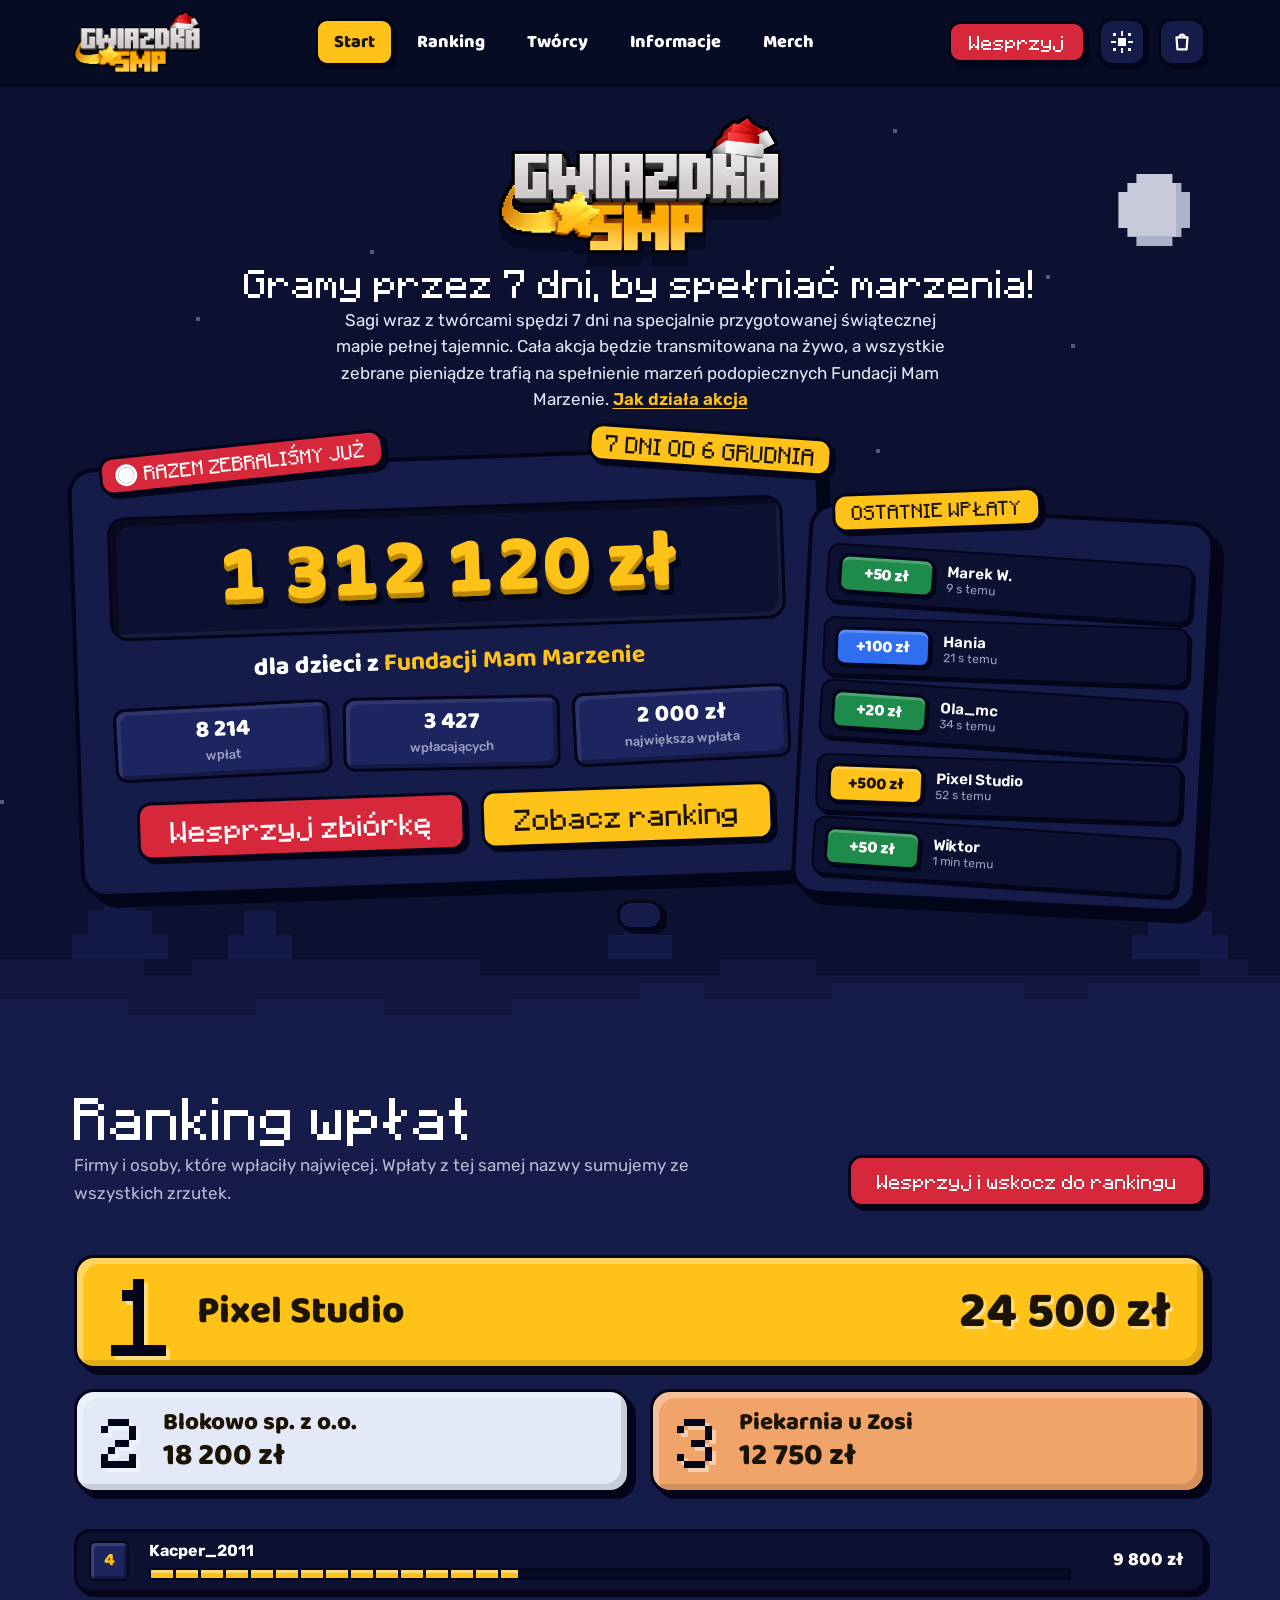
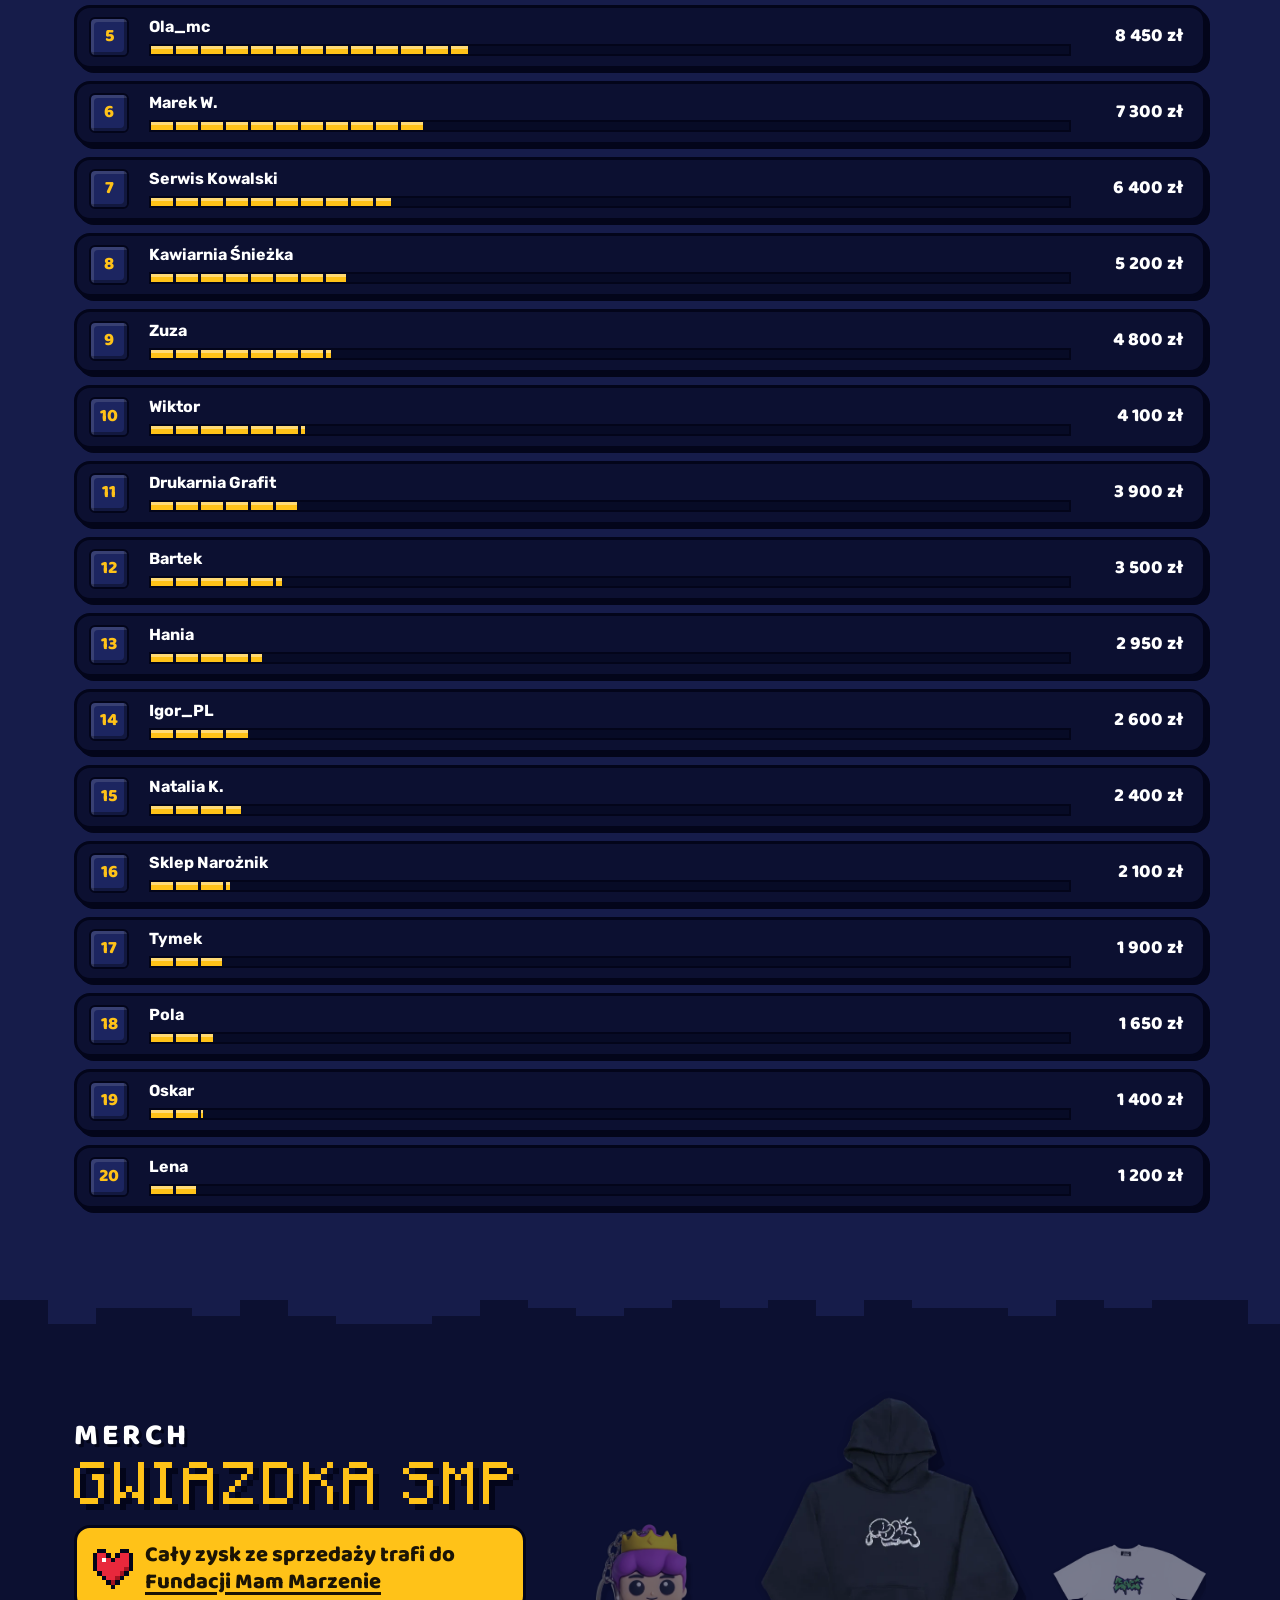
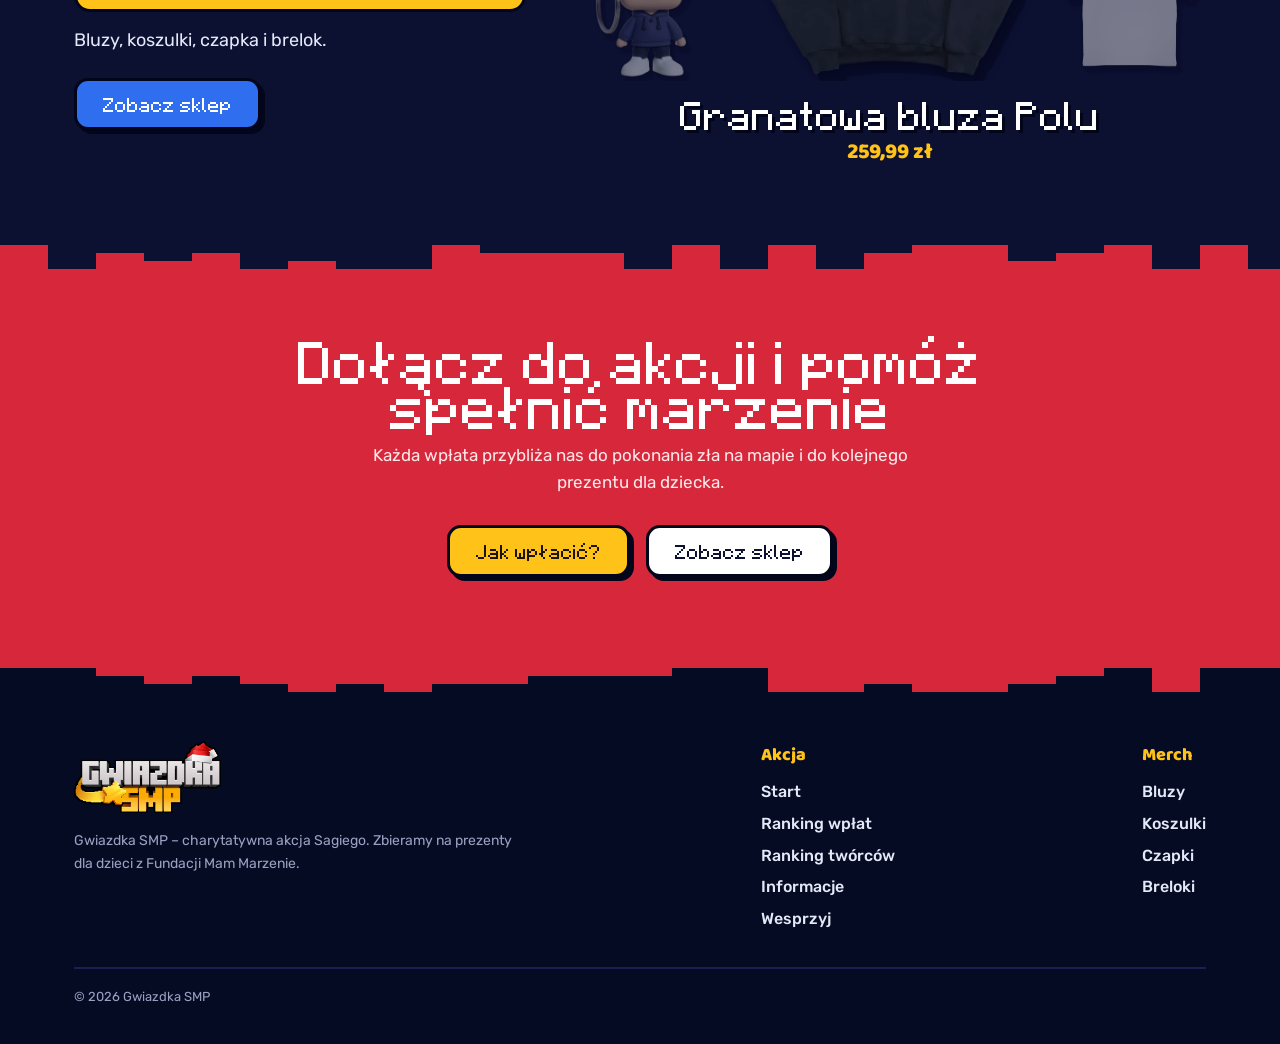
==== commit 8fded4d0: "Nowy nagłówek i opis akcji na starcie Co-Authored-By: Claude Opus 5.5 <noreply@anthropic.com>" ====
--- a/index.html
+++ b/index.html
@@ -3,14 +3,14 @@
 <head>
 <meta charset="UTF-8">
 <meta name="viewport" content="width=device-width, initial-scale=1">
-<title>Gwiazdka SMP – gramy 7 dni, żeby spełnić marzenia dzieci</title>
-<meta name="description" content="Charytatywny serwer Minecraft i transmisja non stop. Każda złotówka idzie na prezenty dla dzieci z Fundacji Mam Marzenie.">
+<title>Gwiazdka SMP – Gramy przez 7 dni, by spełniać marzenia!</title>
+<meta name="description" content="Sagi wraz z twórcami spędzi 7 dni na specjalnie przygotowanej świątecznej mapie pełnej tajemnic. Cała akcja będzie transmitowana na żywo, a wszystkie zebrane pieniądze trafią na spełnienie marzeń podopiecznych Fundacji Mam Marzenie.">
 <meta name="robots" content="noindex">
 <link rel="icon" href="logo.webp">
 <link rel="preconnect" href="https://fonts.googleapis.com">
 <link rel="preconnect" href="https://fonts.gstatic.com" crossorigin>
 <link href="https://fonts.googleapis.com/css2?family=Baloo+2:wght@800&family=Rubik:wght@400;500;600;700&display=swap" rel="stylesheet">
-<link rel="stylesheet" href="styles.css?v=20261124l">
+<link rel="stylesheet" href="styles.css?v=20261124m">
 <script>if(sessionStorage.getItem("wipe")&&!matchMedia("(prefers-reduced-motion: reduce)").matches)document.documentElement.classList.add("wipe-in");sessionStorage.removeItem("wipe");if(localStorage.getItem("gwiazdka-theme")==="light")document.documentElement.dataset.theme="light";setTimeout(function(){document.documentElement.classList.remove("wipe-in")},1500)</script>
 </head>
 <body>
@@ -52,8 +52,8 @@
   <div class="moon" aria-hidden="true"></div>
   <div class="hero__in">
     <img class="hero__logo" src="logo.webp" alt="Gwiazdka SMP" width="460" height="225">
-    <h1>Gramy 7 dni, żeby spełnić marzenia dzieci</h1>
-    <p class="hero__lead">Charytatywny serwer Minecraft i transmisja non stop. Twórcy przechodzą świąteczną mapę pełną tajemnic, a każda złotówka idzie na prezenty dla dzieci z Fundacji Mam Marzenie. <a href="informacje.html">Jak działa akcja</a></p>
+    <h1>Gramy przez 7 dni, by spełniać marzenia!</h1>
+    <p class="hero__lead">Sagi wraz z twórcami spędzi 7 dni na specjalnie przygotowanej świątecznej mapie pełnej tajemnic. Cała akcja będzie transmitowana na żywo, a wszystkie zebrane pieniądze trafią na spełnienie marzeń podopiecznych Fundacji Mam Marzenie. <a href="informacje.html">Jak działa akcja</a></p>
 
     <div class="duo">
       <section class="box box--sum" aria-labelledby="sumTitle">
@@ -164,8 +164,8 @@
 
 <div class="toast" id="toast" role="status" aria-live="polite"></div>
 
-<script src="common.js?v=20261124l"></script>
-<script src="ranking.js?v=20261124l"></script>
-<script src="home.js?v=20261124l"></script>
+<script src="common.js?v=20261124m"></script>
+<script src="ranking.js?v=20261124m"></script>
+<script src="home.js?v=20261124m"></script>
 </body>
 </html>
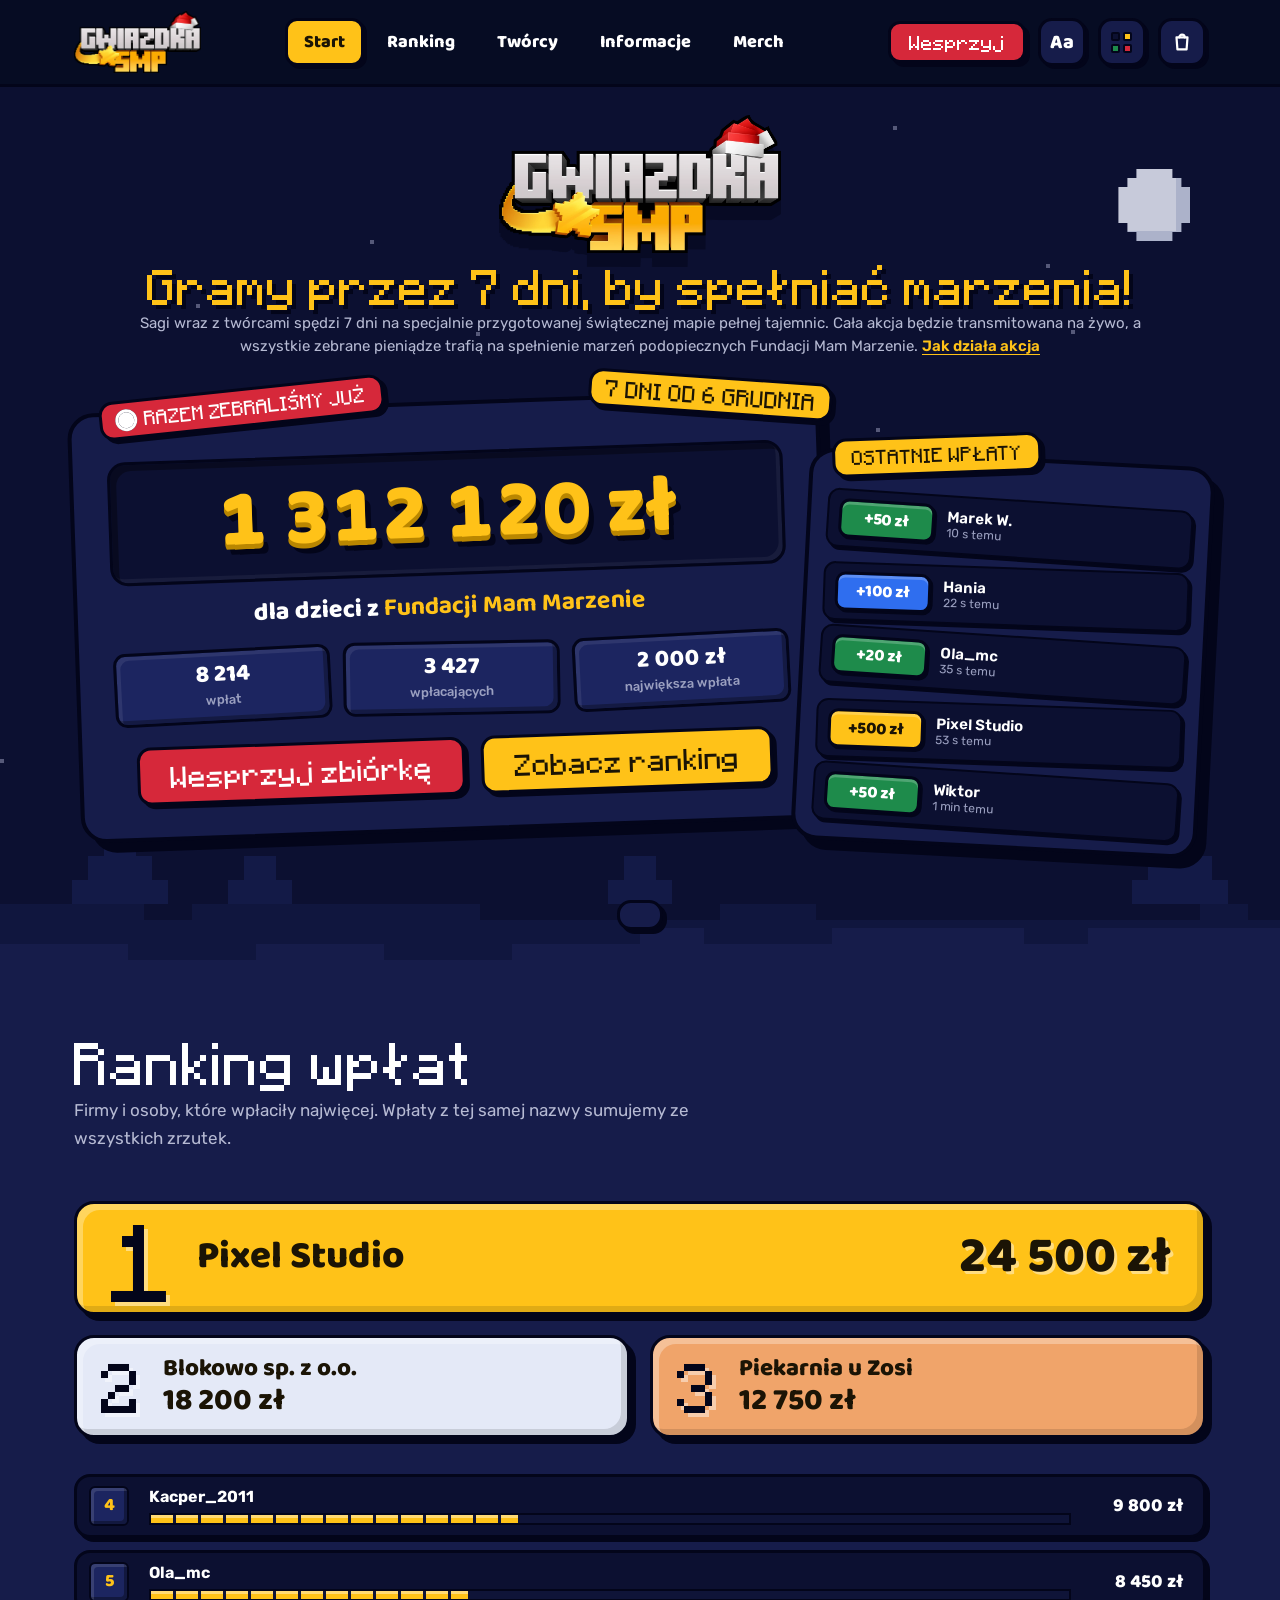
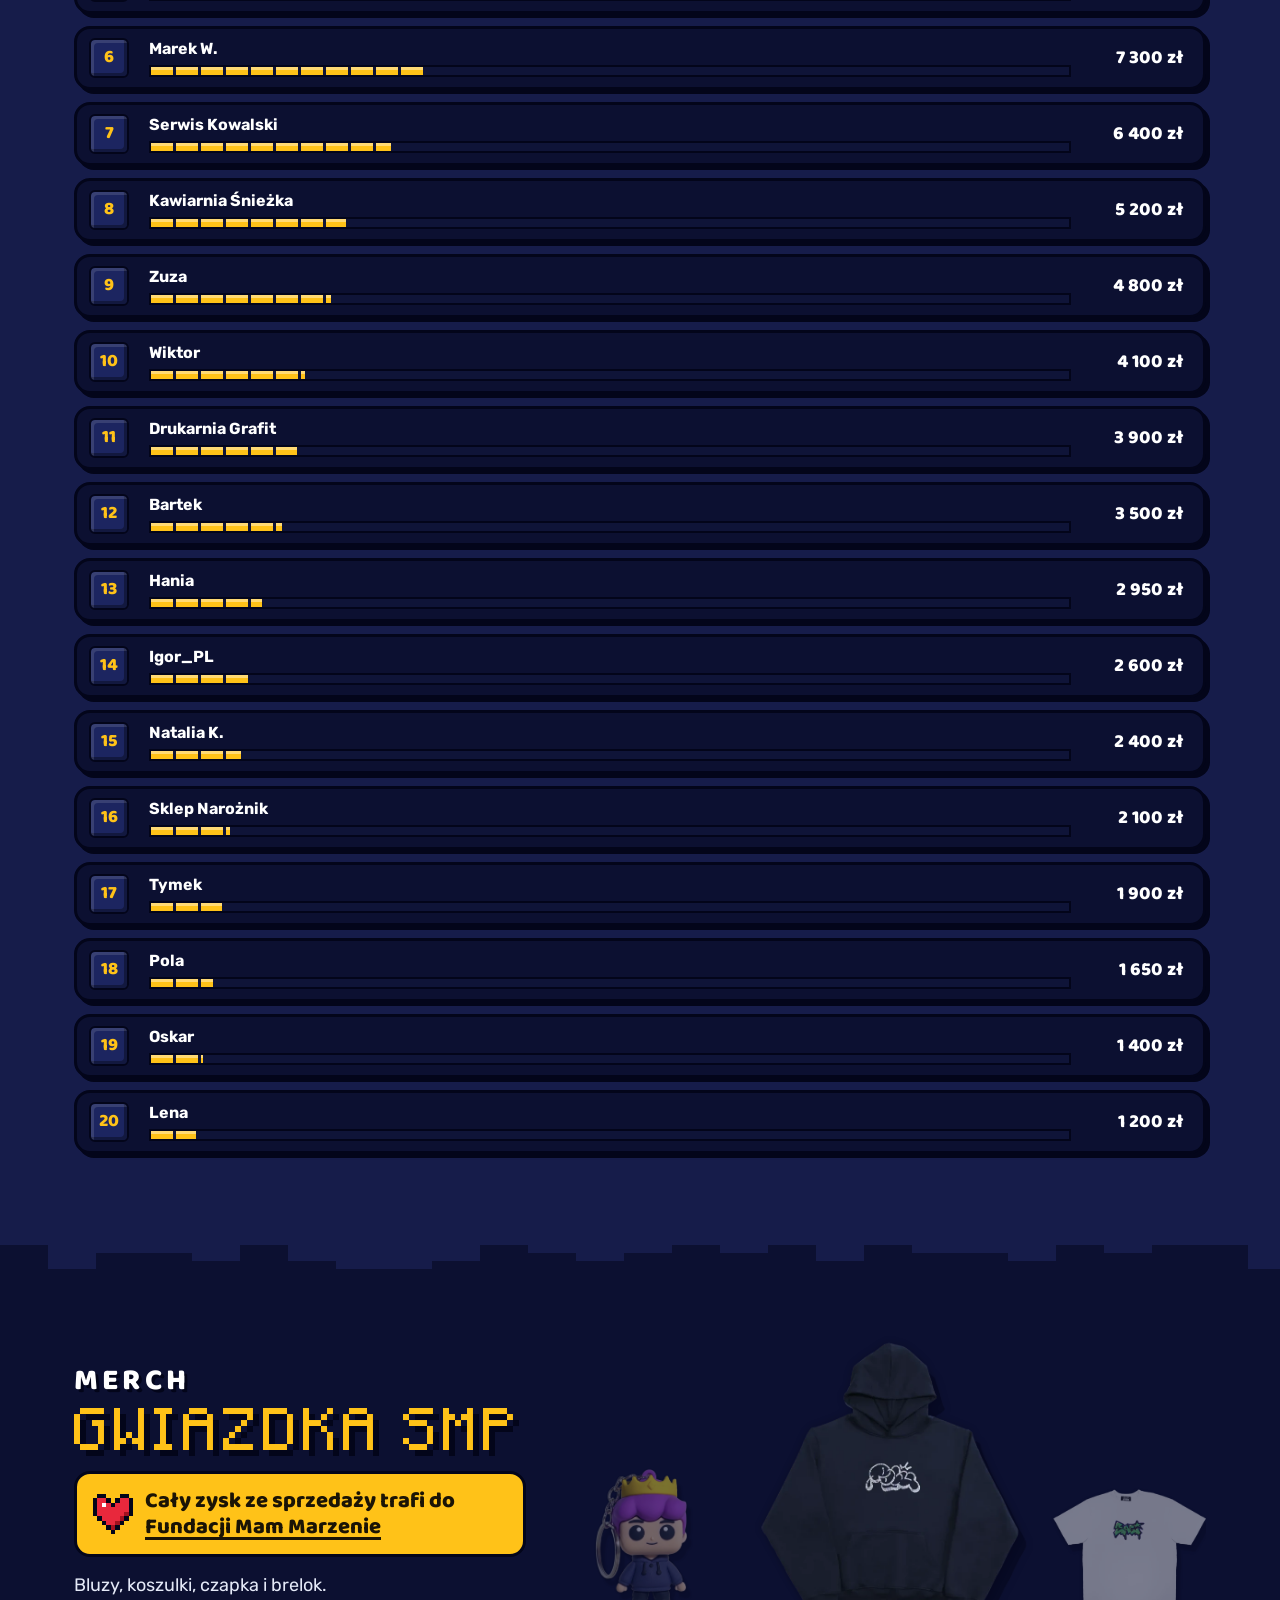
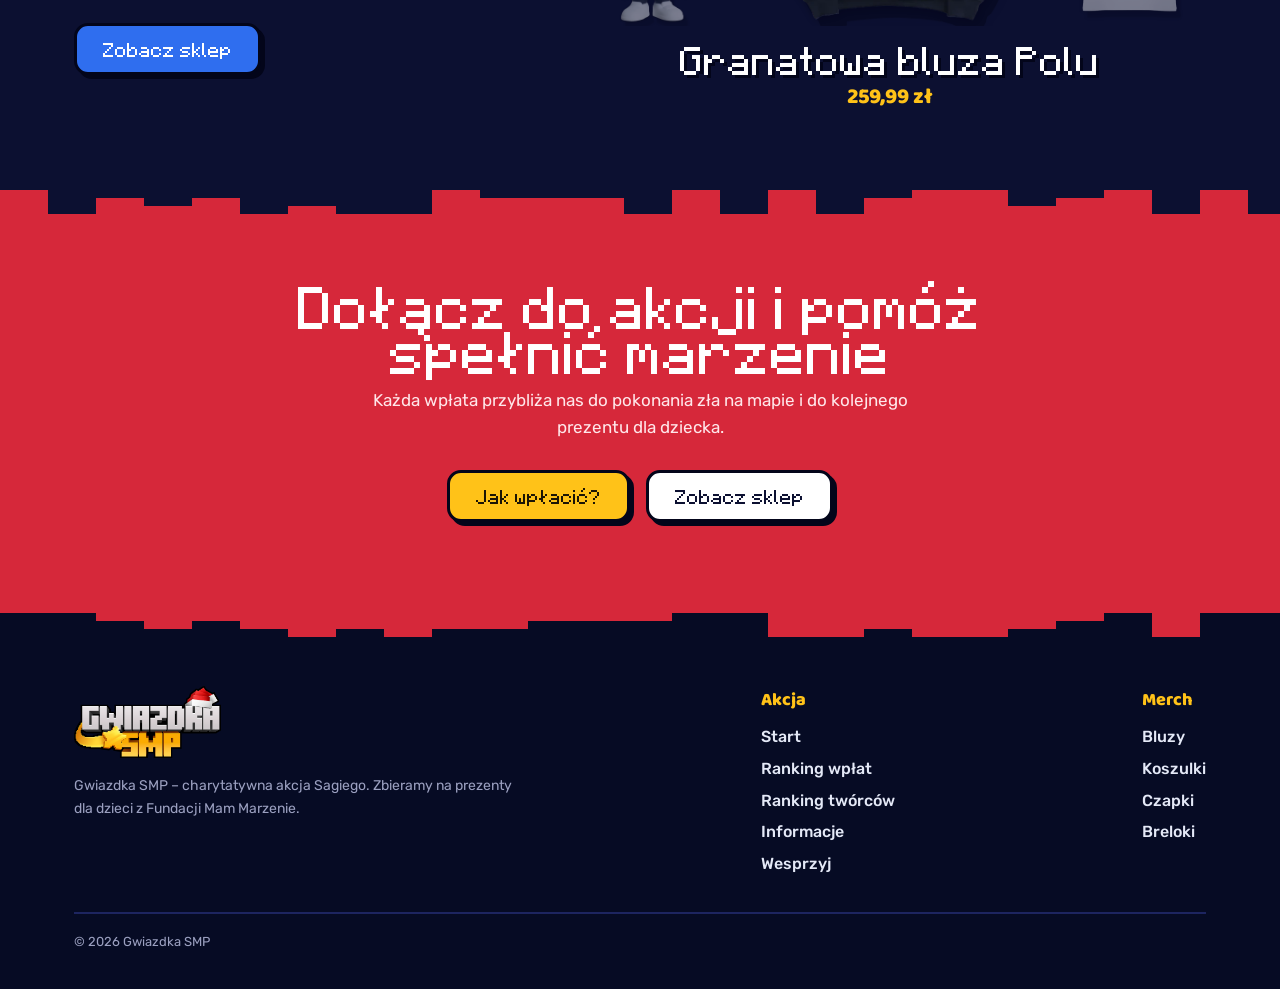
==== commit a01c7849: "Motywy kolorów, czcionki jak na sagi.store, prostsza przymierzalnia, złoty nagłówek startu Co-Author" ====
--- a/index.html
+++ b/index.html
@@ -9,9 +9,9 @@
 <link rel="icon" href="logo.webp">
 <link rel="preconnect" href="https://fonts.googleapis.com">
 <link rel="preconnect" href="https://fonts.gstatic.com" crossorigin>
-<link href="https://fonts.googleapis.com/css2?family=Baloo+2:wght@800&family=Rubik:wght@400;500;600;700&display=swap" rel="stylesheet">
-<link rel="stylesheet" href="styles.css?v=20261124m">
-<script>if(sessionStorage.getItem("wipe")&&!matchMedia("(prefers-reduced-motion: reduce)").matches)document.documentElement.classList.add("wipe-in");sessionStorage.removeItem("wipe");if(localStorage.getItem("gwiazdka-theme")==="light")document.documentElement.dataset.theme="light";setTimeout(function(){document.documentElement.classList.remove("wipe-in")},1500)</script>
+<link href="https://fonts.googleapis.com/css2?family=Baloo+2:wght@800&family=Poppins:wght@400;500;600;700&family=Rubik:wght@400;500;600;700&display=swap" rel="stylesheet">
+<link rel="stylesheet" href="styles.css?v=20261124s">
+<script>if(sessionStorage.getItem("wipe")&&!matchMedia("(prefers-reduced-motion: reduce)").matches)document.documentElement.classList.add("wipe-in");sessionStorage.removeItem("wipe");var t=localStorage.getItem("gwiazdka-theme");if(t&&t!=="dark")document.documentElement.dataset.theme=t;if(localStorage.getItem("gwiazdka-font")==="sagi")document.documentElement.dataset.font="sagi";setTimeout(function(){document.documentElement.classList.remove("wipe-in")},1500)</script>
 </head>
 <body>
 
@@ -31,10 +31,11 @@
     </nav>
     <div class="header__end">
       <a class="btn btn--red btn--sm" href="#wesprzyj" data-link="donate">Wesprzyj</a>
-      <button class="icon-btn theme-btn" id="themeBtn" aria-label="Jasny motyw" aria-pressed="false">
-        <svg class="i-sun" viewBox="0 0 9 9" shape-rendering="crispEdges" aria-hidden="true"><path fill="currentColor" d="M3 3h3v3H3zM4 0h1v2H4zM4 7h1v2H4zM0 4h2v1H0zM7 4h2v1H7zM1 1h1v1H1zM7 1h1v1H7zM1 7h1v1H1zM7 7h1v1H7z"/></svg>
-        <svg class="i-moon" viewBox="0 0 9 9" shape-rendering="crispEdges" aria-hidden="true"><path fill="currentColor" d="M3 0h3v1H3zM2 1h2v1H2zM1 2h2v3H1zM1 5h3v1H1zM2 6h5v1H2zM3 7h4v1H3z"/></svg>
-      </button>
+      <button class="icon-btn font-btn" id="fontBtn" aria-label="Czcionki jak na sagi.store" aria-pressed="false"><span aria-hidden="true">Aa</span></button>
+      <div class="theme-wrap">
+        <button class="icon-btn theme-btn" id="themeBtn" aria-label="Kolory strony" aria-haspopup="true" aria-expanded="false" aria-controls="themes"><i aria-hidden="true"><b style="background:#0c1031"></b><b style="background:#ffc218"></b><b style="background:#1e8b4b"></b><b style="background:#d6283a"></b></i></button>
+        <div class="themes" id="themes" role="group" aria-label="Kolory strony" hidden></div>
+      </div>
       <a class="icon-btn" href="merch.html#koszyk" aria-label="Koszyk">
         <svg viewBox="0 0 24 24" fill="none" stroke="currentColor" stroke-width="2.4" stroke-linecap="round" stroke-linejoin="round"><path d="M6 7h12l-1 13H7L6 7z"/><path d="M9 7a3 3 0 0 1 6 0"/></svg>
         <span class="cart-count" id="cartCount" hidden>0</span>
@@ -90,7 +91,6 @@
         <h2 class="h2">Ranking wpłat</h2>
         <p class="lead">Firmy i osoby, które wpłaciły najwięcej. Wpłaty z tej samej nazwy sumujemy ze wszystkich zrzutek.</p>
       </div>
-      <a class="btn btn--red" href="#wesprzyj" data-link="donate">Wesprzyj i wskocz do rankingu</a>
     </div>
     <div class="rank__grid">
       <div class="rank__main">
@@ -164,8 +164,8 @@
 
 <div class="toast" id="toast" role="status" aria-live="polite"></div>
 
-<script src="common.js?v=20261124m"></script>
-<script src="ranking.js?v=20261124m"></script>
-<script src="home.js?v=20261124m"></script>
+<script src="common.js?v=20261124s"></script>
+<script src="ranking.js?v=20261124s"></script>
+<script src="home.js?v=20261124s"></script>
 </body>
 </html>
--- a/styles.css
+++ b/styles.css
@@ -11,6 +11,17 @@
 :root{
   --bg:#0c1031;
   --bg-2:#161c4a;
+  --hdr:#060c23;     /* nagłówek */
+  --foot:#060b24;    /* stopka */
+  --tile:#1c2560;    /* kafelki statystyk, numery w rankingu, komórki tabel */
+  --block:#222a6b;   /* bloki: numery kroków, rozmiary */
+  --slot:#2a3482;    /* tło pod zdjęciem produktu */
+  --rule:#1d2560;    /* linie podziału */
+  --track:#0f1438;   /* tło pasków w rankingu */
+  --edge:#2f3a80;    /* obrysy pól i najechanie */
+  --sel:#1b2a7a;     /* zaznaczona opcja */
+  --deco-far:#10163e;  /* dalekie wzgórza */
+  --deco-tree:#131a47; /* choinki */
   --card:#0b1033;
   --line:#03051a;
   --snow:#ffffff;
@@ -26,6 +37,7 @@
   --blue:#2f6eef;
   --bronze:#e1915a;
   --disp:"Minecraft",system-ui,sans-serif;
+  --ds:1; /* mnożnik rozmiaru napisów w --disp; czcionka z gry jest ok. 1,5 raza większa niż Baloo przy tym samym rozmiarze */
   --num:"Baloo 2",system-ui,sans-serif;
   --body:"Rubik",system-ui,sans-serif;
   --pop:cubic-bezier(.3,1.6,.5,1);
@@ -41,7 +53,7 @@
 :focus-visible{outline:3px solid var(--gold);outline-offset:3px}
 
 /* krótki opis akcji pod logo; szczegóły są w zakładce Informacje */
-.hero__lead{margin-top:10px;max-width:620px;font-size:17px;line-height:1.55;color:var(--ice)}
+.hero__lead{margin-top:8px;max-width:1010px;font-size:15px;line-height:1.5;color:var(--muted)}
 .hero__lead a{font-weight:600;color:var(--gold);text-underline-offset:3px;white-space:nowrap}
 .hero__lead a:hover{color:#fff}
 /* ranking wpłat zaraz pod startem: wzgórza już przechodzą w kolor tej sekcji */
@@ -50,7 +62,8 @@
 /* nagłówek podstron (Informacje, Ranking twórców): wyrównany do lewej, bez wielkiego wycentrowanego hero */
 .phead{position:relative;overflow:hidden;background:var(--bg);padding:48px 0 96px}
 .phead__in{position:relative;z-index:1}
-.phead h1{font-family:var(--disp);font-weight:700;font-size:36px;line-height:1.25;text-shadow:6px 6px 0 var(--line);max-width:820px}
+.phead h1{font-family:var(--disp);font-weight:700;font-size:calc(36px*var(--ds));line-height:1.25;text-shadow:6px 6px 0 var(--line);max-width:820px}
+.phead h1 .gold{color:var(--gold);text-shadow:4px 4px 0 var(--line)}
 .phead .lead{margin-top:16px;max-width:640px;font-size:18px;color:var(--ice)}
 .rank--page{padding:40px 0 96px}
 .how--page{padding-top:24px}
@@ -62,7 +75,7 @@
 .btn{
   --c:var(--gold);--t:#1b1405;
   display:inline-flex;align-items:center;justify-content:center;gap:10px;min-height:52px;padding:0 26px;
-  font-family:var(--disp);font-weight:700;font-size:12px;line-height:1;text-decoration:none;white-space:nowrap;user-select:none;
+  font-family:var(--disp);font-weight:700;font-size:calc(12px*var(--ds));line-height:1;text-decoration:none;white-space:nowrap;user-select:none;
   color:var(--t);background:var(--c);border:3px solid var(--line);border-radius:14px;box-shadow:4px 4px 0 var(--line);
   transition:transform .12s ease,box-shadow .12s ease,filter .15s ease
 }
@@ -72,21 +85,21 @@
 .btn--white{--c:#fff;--t:var(--bg)}
 .btn--pine{--c:var(--pine);--t:#fff}
 .btn--blue{--c:var(--blue);--t:#fff}
-.btn--ghost{--c:transparent;--t:#fff;box-shadow:none;border-color:#2f3a80}
+.btn--ghost{--c:transparent;--t:#fff;box-shadow:none;border-color:var(--edge)}
 .btn--ghost:hover{border-color:var(--gold);color:var(--gold);box-shadow:none}
-.btn--sm{min-height:42px;padding:0 18px;font-size:12px;border-radius:12px}
+.btn--sm{min-height:42px;padding:0 18px;font-size:calc(12px*var(--ds));border-radius:12px}
 .btn[disabled]{--c:#2a3060;--t:var(--muted-2);box-shadow:none;transform:none;cursor:not-allowed}
 
-.chip{display:inline-flex;align-items:center;gap:8px;min-height:36px;padding:0 14px;border-radius:999px;background:var(--card);border:2px solid #262e66;font-size:13px;color:var(--muted)}
+.chip{display:inline-flex;align-items:center;gap:8px;min-height:36px;padding:0 14px;border-radius:999px;background:var(--card);border:2px solid var(--edge);font-size:13px;color:var(--muted)}
 .chip b{color:#fff;font-weight:700}
 .chip .y{color:var(--gold);font-weight:700}
-.h2{font-family:var(--disp);font-weight:700;font-size:36px;line-height:1.25}
+.h2{font-family:var(--disp);font-weight:700;font-size:calc(36px*var(--ds));line-height:1.25}
 .lead{margin-top:12px;max-width:620px;font-size:17px;line-height:1.65;color:var(--muted)}
 /* Wspólny motyw z Minecrafta: wypukły blok (jasna faza u góry i z lewej, ciemna u dołu i z prawej). */
 .bevel{box-shadow:inset 4px 4px 0 rgba(255,255,255,.32),inset -4px -4px 0 rgba(0,0,0,.28)}
 
 /* ---------- nagłówek ---------- */
-.header{position:sticky;top:0;z-index:50;background:#060c23;border-bottom:3px solid var(--line)}
+.header{position:sticky;top:0;z-index:50;background:var(--hdr);border-bottom:3px solid var(--line)}
 .header__in{display:flex;align-items:center;justify-content:space-between;gap:16px;height:84px}
 .logo{display:block;flex:none;transition:transform .25s var(--pop)}
 .logo:hover{transform:rotate(-3deg) scale(1.05)}
@@ -97,7 +110,7 @@
 .nav a.active{background:var(--gold);color:#1b1405;border-color:var(--line);box-shadow:3px 3px 0 var(--line)}
 .header__end{display:flex;align-items:center;gap:12px}
 .icon-btn{position:relative;width:48px;height:48px;flex:none;display:flex;align-items:center;justify-content:center;color:#fff;background:var(--bg-2);border:3px solid var(--line);border-radius:14px;box-shadow:3px 3px 0 var(--line);text-decoration:none;transition:transform .12s ease,box-shadow .12s ease,background .15s ease}
-.icon-btn:hover{transform:translate(2px,2px);box-shadow:1px 1px 0 var(--line);background:#222a63}
+.icon-btn:hover{transform:translate(2px,2px);box-shadow:1px 1px 0 var(--line);background:var(--block)}
 .icon-btn svg{width:22px;height:22px}
 .cart-count{position:absolute;right:-9px;top:-9px;min-width:24px;height:24px;padding:0 6px;display:flex;align-items:center;justify-content:center;font-family:var(--num);font-weight:800;font-size:14px;line-height:1;color:#fff;background:var(--red);border:2px solid var(--line);border-radius:999px}
 .cart-count[hidden]{display:none}
@@ -117,7 +130,7 @@
 
 /* ostatnie wpłaty obok licznika */
 .hero__in{position:relative;z-index:1;width:100%;max-width:1180px;margin:0 auto;padding:0 24px;display:flex;flex-direction:column;align-items:center}
-.hero h1{margin-top:14px;max-width:820px;font-family:var(--disp);font-weight:700;font-size:24px;line-height:1.25}
+.hero h1{margin-top:14px;max-width:1040px;font-family:var(--disp);font-weight:700;font-size:calc(30px*var(--ds));line-height:1.25;color:var(--gold);text-shadow:4px 4px 0 var(--line)}
 
 /* dwa osobne okna jak przechylone naklejki: kwota w lewo, wpłaty w prawo, lekko na siebie nachodzą */
 .duo{margin-top:44px;width:100%;display:grid;grid-template-columns:minmax(0,1fr) 380px;align-items:start}
@@ -126,7 +139,7 @@
 .box--feed{z-index:2;margin:56px 0 0 -26px;transform:rotate(3deg)}
 .box--sum:hover{transform:rotate(-.5deg) translateY(-4px)}
 .box--feed:hover{transform:rotate(1deg) translateY(-4px)}
-.tag{position:absolute;z-index:3;display:inline-flex;align-items:center;gap:10px;font-family:var(--disp);font-weight:700;font-size:12px;text-transform:uppercase;white-space:nowrap;border:3px solid var(--line);border-radius:14px;padding:7px 16px;box-shadow:4px 4px 0 var(--line)}
+.tag{position:absolute;z-index:3;display:inline-flex;align-items:center;gap:10px;font-family:var(--disp);font-weight:700;font-size:calc(12px*var(--ds));text-transform:uppercase;white-space:nowrap;border:3px solid var(--line);border-radius:14px;padding:7px 16px;box-shadow:4px 4px 0 var(--line)}
 .tag--live{left:28px;top:-24px;background:var(--red);color:#fff;transform:rotate(-4deg)}
 .tag--live .rec{background:#fff;box-shadow:0 0 0 3px var(--line)}
 .tag--live .rec::after{border-color:#fff}
@@ -139,7 +152,7 @@
 .box__for b{color:var(--gold)}
 /* statystyki jak sloty w ekwipunku */
 .stats{list-style:none;display:grid;grid-template-columns:repeat(3,minmax(0,1fr));gap:12px;margin-top:20px}
-.stats li{padding:10px 8px 9px;background:#1c2560;border:3px solid var(--line);border-radius:12px;box-shadow:inset 4px 4px 0 rgba(255,255,255,.08),inset -4px -4px 0 rgba(0,0,0,.3)}
+.stats li{padding:10px 8px 9px;background:var(--tile);border:3px solid var(--line);border-radius:12px;box-shadow:inset 4px 4px 0 rgba(255,255,255,.08),inset -4px -4px 0 rgba(0,0,0,.3)}
 .stats li:nth-child(2){transform:rotate(1deg)}
 .stats li:nth-child(odd){transform:rotate(-1deg)}
 .stats b{display:block;font-family:var(--num);font-weight:800;font-size:clamp(18px,1.9vw,24px);line-height:1.1;color:#fff;white-space:nowrap}
@@ -179,7 +192,7 @@
 .burst svg{width:20px;height:20px;vertical-align:-3px;margin-left:6px}
 @keyframes burst{0%{opacity:0;transform:translate(var(--bx,-50%),-80px) scale(.8) rotate(var(--br,0deg))}20%{opacity:1;transform:translate(var(--bx,-50%),-52px) scale(1.06) rotate(var(--br,0deg))}62%{opacity:1;transform:translate(var(--bx,-50%),6px) scale(1) rotate(0)}100%{opacity:0;transform:translate(var(--bx,-50%),46px) scale(.45)}}
 .hero__btns{display:flex;justify-content:center;flex-wrap:wrap;gap:16px;margin-top:22px}
-.hero__btns .btn{min-height:58px;padding:0 30px;font-size:18px}
+.hero__btns .btn{min-height:58px;padding:0 30px;font-size:calc(18px*var(--ds))}
 
 /* ---------- jak to działa ---------- */
 .how{position:relative;background:var(--bg-2);padding:32px 0 88px}
@@ -187,22 +200,22 @@
 .how__head{position:sticky;top:120px}
 .how__head .lead+.lead{margin-top:14px}
 .steps{list-style:none;display:flex;flex-direction:column}
-.step{display:grid;grid-template-columns:72px minmax(0,1fr);gap:22px;align-items:start;padding:26px 0;border-bottom:3px dashed #2a3270}
+.step{display:grid;grid-template-columns:72px minmax(0,1fr);gap:22px;align-items:start;padding:26px 0;border-bottom:3px dashed var(--rule)}
 .step:first-child{padding-top:6px}
 .step:last-child{border-bottom:0}
-.step__n{width:72px;height:72px;display:grid;place-items:center;font-family:var(--num);font-weight:800;font-size:34px;color:#fff;text-shadow:3px 3px 0 rgba(0,0,0,.35);background:#222a6b;border:3px solid var(--line);border-radius:6px;box-shadow:4px 4px 0 var(--line),inset 5px 5px 0 rgba(255,255,255,.3),inset -5px -5px 0 rgba(0,0,0,.28);transform:rotate(var(--r,0deg));transition:transform .3s var(--pop)}
+.step__n{width:72px;height:72px;display:grid;place-items:center;font-family:var(--num);font-weight:800;font-size:34px;color:#fff;text-shadow:3px 3px 0 rgba(0,0,0,.35);background:var(--block);border:3px solid var(--line);border-radius:6px;box-shadow:4px 4px 0 var(--line),inset 5px 5px 0 rgba(255,255,255,.3),inset -5px -5px 0 rgba(0,0,0,.28);transform:rotate(var(--r,0deg));transition:transform .3s var(--pop)}
 .step:hover .step__n{transform:rotate(0) scale(1.06)}
 .step--key{margin:0 -18px;padding:24px 18px;background:var(--bg);border:3px solid var(--gold);border-radius:20px;box-shadow:6px 6px 0 var(--line)}
-.step--key h3{font-size:24px}
+.step--key h3{font-size:calc(24px*var(--ds))}
 .step--key .step__n{background:var(--red)}
 .step h3 mark{background:none;color:#1b1405;padding:0 8px;background:var(--gold);border-radius:8px;box-shadow:3px 3px 0 var(--line);display:inline-block;transform:rotate(-2deg)}
-.step h3{font-family:var(--disp);font-weight:700;font-size:18px;line-height:1.25;margin-top:4px}
+.step h3{font-family:var(--disp);font-weight:700;font-size:calc(18px*var(--ds));line-height:1.25;margin-top:4px}
 .step p{margin-top:6px;color:var(--muted);font-size:16px;line-height:1.6;max-width:520px}
 
 /* ---------- ranking ---------- */
 .rank{position:relative;background:var(--bg-2);padding:104px 0 88px}
 .rank .row{background:var(--bg)}
-.rank .row__track{background:#070b26}
+.rank .row__track{background:var(--track)}
 .rank__head{display:flex;align-items:flex-end;justify-content:space-between;flex-wrap:wrap;gap:16px 32px}
 .rank__head .btn{flex:none}
 .rank__grid{margin-top:48px}
@@ -215,8 +228,8 @@
 .champ--2{--c:#e4e9f7}
 .champ--3{--c:#f0a46a}
 .champ--1::after{content:"";position:absolute;top:-30%;bottom:-30%;left:-30%;width:18%;background:rgba(255,255,255,.45);transform:skewX(-20deg);animation:shine 3.6s ease-in-out infinite;pointer-events:none}
-.champ__place{grid-area:p;font-family:var(--disp);font-weight:700;font-size:42px;line-height:.85;color:var(--line);text-shadow:4px 4px 0 rgba(255,255,255,.45);min-width:46px;text-align:center}
-.champ--1 .champ__place{font-size:66px;min-width:70px}
+.champ__place{grid-area:p;font-family:var(--disp);font-weight:700;font-size:calc(42px*var(--ds));line-height:.85;color:var(--line);text-shadow:4px 4px 0 rgba(255,255,255,.45);min-width:46px;text-align:center}
+.champ--1 .champ__place{font-size:calc(66px*var(--ds));min-width:70px}
 .champ__info{grid-area:i;min-width:0}
 .champ__name{font-family:var(--num);font-weight:800;font-size:24px;line-height:1.1;white-space:nowrap;overflow:hidden;text-overflow:ellipsis}
 .champ--1 .champ__name{font-size:clamp(30px,3vw,42px)}
@@ -230,11 +243,11 @@
 .list{list-style:none;margin-top:36px;display:grid;grid-template-columns:repeat(2,minmax(0,1fr));grid-template-rows:repeat(9,auto);grid-auto-flow:column;gap:12px 24px}
 .row{position:relative;display:grid;grid-template-columns:44px minmax(0,1fr) auto;align-items:center;gap:16px;background:var(--bg-2);border:3px solid var(--line);border-radius:16px;box-shadow:4px 4px 0 var(--line);padding:9px 20px 9px 12px}
 .row.hit{animation:rowHit 1s var(--out)}
-@keyframes rowHit{0%{background:#2a3580}100%{background:var(--bg)}}
-.row__n{width:40px;height:40px;display:grid;place-items:center;font-family:var(--num);font-weight:800;font-size:18px;color:var(--gold);background:#1c2560;border:2px solid var(--line);border-radius:6px;box-shadow:inset 3px 3px 0 rgba(255,255,255,.12),inset -3px -3px 0 rgba(0,0,0,.35)}
+@keyframes rowHit{0%{background:var(--edge)}100%{background:var(--bg)}}
+.row__n{width:40px;height:40px;display:grid;place-items:center;font-family:var(--num);font-weight:800;font-size:18px;color:var(--gold);background:var(--tile);border:2px solid var(--line);border-radius:6px;box-shadow:inset 3px 3px 0 rgba(255,255,255,.12),inset -3px -3px 0 rgba(0,0,0,.35)}
 .row__name{font-weight:700;font-size:16px;line-height:1.2;white-space:nowrap;overflow:hidden;text-overflow:ellipsis}
 /* pasek jak pasek doświadczenia (XP) z Minecrafta: segmenty i jasna górna krawędź */
-.row__track{margin-top:7px;height:12px;background:#0f1438;border:2px solid var(--line);overflow:hidden}
+.row__track{margin-top:7px;height:12px;background:var(--track);border:2px solid var(--line);overflow:hidden}
 .row__bar{height:100%;background:linear-gradient(rgba(255,255,255,.4) 0 3px,transparent 3px) ,var(--gold);transition:width .8s var(--out);
   -webkit-mask:repeating-linear-gradient(90deg,#000 0 22px,transparent 22px 25px);mask:repeating-linear-gradient(90deg,#000 0 22px,transparent 22px 25px)}
 .row__amt{font-family:var(--num);font-weight:800;font-size:19px;white-space:nowrap;text-align:right;min-width:96px}
@@ -248,7 +261,7 @@
 .mband__grid{display:grid;grid-template-columns:minmax(0,5fr) minmax(0,7fr);gap:40px 48px;align-items:center}
 .mband__text{min-width:0}
 .mtitle{font-family:var(--num);font-weight:800;font-size:clamp(22px,2.4vw,30px);letter-spacing:.14em;text-transform:uppercase;line-height:1.05;color:#fff;text-shadow:3px 3px 0 var(--line)}
-.mtitle span{display:block;margin-top:6px;font-family:var(--disp);font-weight:700;text-transform:none;font-size:36px;line-height:1.25;color:var(--gold);text-shadow:6px 6px 0 var(--line)}
+.mtitle span{display:block;margin-top:6px;font-family:var(--disp);font-weight:700;text-transform:none;font-size:calc(36px*var(--ds));line-height:1.25;color:var(--gold);text-shadow:6px 6px 0 var(--line)}
 .mband .lead{font-size:18px;color:var(--ice)}
 .mband .btn{margin-top:22px}
 .mband .lead{margin-top:14px}
@@ -278,7 +291,7 @@
 .flow__item[data-pos="-2"]{opacity:0;transform:translateX(-420px) scale(.3)}
 .flow:hover .flow__item[data-pos="0"]{transform:scale(1.05) rotate(-3deg)}
 .flow__label{display:flex;flex-direction:column;align-items:center;gap:2px;margin-top:14px;text-align:center}
-.flow__name{font-family:var(--disp);font-weight:700;font-size:24px;text-shadow:3px 3px 0 var(--line)}
+.flow__name{font-family:var(--disp);font-weight:700;font-size:calc(24px*var(--ds));text-shadow:3px 3px 0 var(--line)}
 .flow__price{font-family:var(--num);font-weight:800;font-size:22px;color:var(--gold)}
 .flow__name.in,.flow__price.in{animation:labelIn .6s var(--pop)}
 @keyframes labelIn{from{opacity:0;transform:translateY(10px)}}
@@ -293,7 +306,7 @@
 
 
 /* ---------- stopka ---------- */
-.footer{position:relative;background:#060b24;padding:76px 0 36px}
+.footer{position:relative;background:var(--foot);padding:76px 0 36px}
 .footer__cols{display:flex;flex-wrap:wrap;justify-content:space-between;gap:36px 56px}
 .footer__brand{flex:1 1 300px;max-width:440px}
 .footer__brand img{height:72px;width:auto}
@@ -302,7 +315,7 @@
 .footer ul{list-style:none;margin-top:10px;display:flex;flex-direction:column;gap:6px}
 .footer ul a{text-decoration:none;font-weight:500;color:var(--ice)}
 .footer ul a:hover{color:#fff;text-decoration:underline;text-underline-offset:4px}
-.footer__bottom{margin-top:36px;padding-top:18px;border-top:2px solid #1a2150;font-size:13px;color:var(--muted-2)}
+.footer__bottom{margin-top:36px;padding-top:18px;border-top:2px solid var(--rule);font-size:13px;color:var(--muted-2)}
 
 /* ---------- toast ---------- */
 .toast{position:fixed;left:50%;bottom:24px;z-index:120;transform:translate(-50%,180%);max-width:calc(100% - 32px);background:var(--bg-2);color:#fff;border:3px solid var(--line);border-radius:14px;box-shadow:4px 4px 0 var(--line);padding:12px 20px;font-weight:600;font-size:15px;transition:transform .35s var(--pop)}
@@ -316,10 +329,10 @@
 @keyframes comet{0%{transform:translate(-20vw,0);opacity:0}8%{opacity:.55}55%{opacity:.55}70%{transform:translate(110vw,90px);opacity:0}100%{transform:translate(110vw,90px);opacity:0}}
 .phero__in{position:relative;z-index:1;display:flex;flex-direction:column;align-items:center;text-align:center}
 .phero__kicker{font-family:var(--num);font-weight:800;font-size:clamp(20px,2.2vw,28px);letter-spacing:.12em;text-transform:uppercase;color:#fff;text-shadow:3px 3px 0 var(--line)}
-.phero h1{margin-top:2px;font-family:var(--disp);font-weight:700;font-size:60px;line-height:1.25;color:var(--gold);text-shadow:7px 7px 0 var(--line)}
+.phero h1{margin-top:2px;font-family:var(--disp);font-weight:700;font-size:calc(60px*var(--ds));line-height:1.25;color:var(--gold);text-shadow:7px 7px 0 var(--line)}
 .phero__text{margin-top:14px;max-width:560px;font-size:16px;font-weight:500;color:var(--muted)}
 .filters{display:flex;flex-wrap:wrap;gap:10px}
-.filter{min-height:48px;padding:0 20px;font-family:var(--disp);font-weight:700;font-size:12px;color:#fff;background:var(--bg);border:3px solid var(--line);border-radius:12px;box-shadow:3px 3px 0 var(--line);transition:transform .12s ease,box-shadow .12s ease,background .15s}
+.filter{min-height:48px;padding:0 20px;font-family:var(--disp);font-weight:700;font-size:calc(12px*var(--ds));color:#fff;background:var(--bg);border:3px solid var(--line);border-radius:12px;box-shadow:3px 3px 0 var(--line);transition:transform .12s ease,box-shadow .12s ease,background .15s}
 .filter:hover{transform:translate(2px,2px);box-shadow:1px 1px 0 var(--line)}
 .filter[aria-pressed=true]{background:var(--blue);color:#fff}
 dialog{border:0;padding:0;background:none;color:#fff;max-width:none;max-height:none}
@@ -328,21 +341,21 @@
 .sizetab caption{text-align:left;font-family:var(--num);font-weight:800;font-size:17px;margin-bottom:8px}
 .sizetab th,.sizetab td{border:2px solid var(--line);padding:6px 4px}
 .sizetab th{background:var(--card);color:var(--gold);font-weight:700}
-.sizetab td{background:#1b2257}
+.sizetab td{background:var(--tile)}
 
 .drawer{margin:0 0 0 auto;height:100dvh;width:min(440px,100vw);background:var(--bg-2);border-left:3px solid var(--line);flex-direction:column}
 .drawer[open]{display:flex;animation:drawerIn .35s var(--out)}
 @keyframes drawerIn{from{transform:translateX(100%)}}
 .drawer__head{display:flex;align-items:center;justify-content:space-between;padding:20px 22px;border-bottom:3px solid var(--line)}
-.drawer__head h2{font-family:var(--disp);font-weight:700;font-size:18px}
+.drawer__head h2{font-family:var(--disp);font-weight:700;font-size:calc(18px*var(--ds))}
 .drawer__items{flex:1;overflow:auto;padding:18px 22px;list-style:none;display:flex;flex-direction:column;gap:14px}
 .ci{display:grid;grid-template-columns:72px minmax(0,1fr) auto;gap:12px;align-items:center;background:var(--card);border:3px solid var(--line);border-radius:16px;box-shadow:3px 3px 0 var(--line);padding:10px}
-.ci img{width:72px;height:72px;object-fit:contain;padding:6px;background:#2a3482;border:2px solid var(--line);border-radius:10px}
+.ci img{width:72px;height:72px;object-fit:contain;padding:6px;background:var(--slot);border:2px solid var(--line);border-radius:10px}
 .ci b{display:block;font-family:var(--num);font-weight:800;font-size:17px;line-height:1.15}
 .ci small{font-size:13px;color:var(--muted-2)}
 .qty{display:flex;align-items:center;gap:6px;margin-top:6px}
-.qty button{width:30px;height:30px;border:2.5px solid var(--line);border-radius:8px;background:var(--bg-2);font-family:var(--disp);font-weight:700;font-size:12px;line-height:1}
-.qty button:hover{background:#222a63}
+.qty button{width:30px;height:30px;border:2.5px solid var(--line);border-radius:8px;background:var(--bg-2);font-family:var(--disp);font-weight:700;font-size:calc(12px*var(--ds));line-height:1}
+.qty button:hover{background:var(--block)}
 .qty span{min-width:22px;text-align:center;font-weight:700}
 .ci__price{font-family:var(--num);font-weight:800;font-size:18px;color:var(--gold);white-space:nowrap;text-align:right}
 .ci__rm{display:block;margin:6px 0 0 auto;font-size:12px;color:var(--muted-2);text-decoration:underline}
@@ -350,7 +363,7 @@
 .drawer__foot{padding:18px 22px 22px;border-top:3px solid var(--line);background:var(--card)}
 .drawer__sum{display:flex;justify-content:space-between;align-items:baseline;font-family:var(--num);font-weight:800;font-size:24px}
 .drawer__sum span:last-child{font-family:var(--num);font-weight:800;color:var(--gold)}
-.drawer__foot .btn{margin-top:14px;width:100%;min-height:56px;font-size:18px}
+.drawer__foot .btn{margin-top:14px;width:100%;min-height:56px;font-size:calc(18px*var(--ds))}
 
 /* wejście na stronę merchu: napisy wskakują po kolei */
 .phero__in>*{animation:heroIn .7s var(--pop) both}
@@ -364,16 +377,12 @@
 .room__head{display:flex;align-items:flex-end;justify-content:space-between;flex-wrap:wrap;gap:18px 24px;margin-bottom:32px}
 .room__box{display:grid;grid-template-columns:minmax(0,1.2fr) minmax(0,1fr);background:var(--bg);border:4px solid var(--line);border-radius:30px;box-shadow:10px 10px 0 var(--line)}
 
-.stage{position:relative;min-height:680px;border-right:4px solid var(--line);border-radius:26px 0 0 26px;overflow:hidden;cursor:grab;touch-action:pan-y;user-select:none;-webkit-user-select:none;
-  background:radial-gradient(46% 40% at 50% 47%,rgba(96,140,255,.42),rgba(47,110,239,0) 74%),linear-gradient(#0c1031 0 70%,#111843 70%)}
+.stage{position:relative;min-height:620px;border-right:4px solid var(--line);border-radius:26px 0 0 26px;overflow:hidden;cursor:grab;touch-action:pan-y;user-select:none;-webkit-user-select:none;background:#fff}
 .stage:focus-visible{outline-offset:-6px}
 .stage.is-grab{cursor:grabbing}
-/* snop światła z góry i spoiny bloków na podłodze */
-.stage::before{content:"";position:absolute;left:50%;top:0;width:620px;height:84%;transform:translateX(-50%);background:linear-gradient(rgba(255,236,170,.17),rgba(255,236,170,0) 85%);clip-path:polygon(42% 0,58% 0,90% 100%,10% 100%);pointer-events:none}
-.stage::after{content:"";position:absolute;left:0;right:0;top:70%;bottom:0;border-top:3px solid #1d2560;background:repeating-linear-gradient(90deg,transparent 0 61px,rgba(3,5,26,.45) 61px 64px);pointer-events:none}
-
-.stage__scene{position:absolute;left:0;right:0;top:40px;bottom:118px;z-index:1;display:flex;flex-direction:column;align-items:center;justify-content:flex-end}
-.spin{position:relative;z-index:2;width:470px;height:470px;margin-bottom:-12px;perspective:1100px;pointer-events:none}
+
+.stage__scene{position:absolute;left:0;right:0;top:40px;bottom:64px;z-index:1;display:flex;flex-direction:column;align-items:center;justify-content:flex-end}
+.spin{position:relative;z-index:2;width:470px;height:470px;margin-bottom:-8px;perspective:1100px;pointer-events:none}
 .spin__card{position:absolute;inset:0;transform-style:preserve-3d;will-change:transform}
 /* płótno 3D jest większe od pola produktu, żeby przy obrocie i falowaniu nic się nie ucięło */
 .spin__gl{position:absolute;left:-70px;top:-60px;width:calc(100% + 140px);height:calc(100% + 74px);pointer-events:none}
@@ -387,53 +396,36 @@
 .is-sold .face{filter:grayscale(1) brightness(.75)}
 .is-sold .edge{filter:grayscale(1) brightness(.25)}
 
-/* podest jak blok: jaśniejszy wierzch, ciemniejszy przód z wygrawerowanym napisem */
-.ped{position:relative;width:380px;height:78px}
-.ped__top{position:absolute;left:0;right:0;top:0;height:20px;background:#3a47a8;border:3px solid var(--line);border-bottom:0;border-radius:8px 8px 0 0;box-shadow:inset 0 3px 0 rgba(255,255,255,.18)}
-.ped__front{position:absolute;left:0;right:0;top:20px;bottom:0;display:flex;align-items:center;justify-content:center;background:#222a6b;border:3px solid var(--line);border-radius:0 0 8px 8px;box-shadow:inset 4px 0 0 rgba(255,255,255,.08),inset -4px -4px 0 rgba(0,0,0,.28),0 10px 0 rgba(3,5,26,.55)}
-.ped__shadow{position:absolute;z-index:1;left:50%;top:5px;width:280px;height:12px;margin-left:-140px;background:rgba(3,5,26,.55);border-radius:50%}
-.ped.is-hit{animation:pedHit .32s ease-out}
-@keyframes pedHit{40%{transform:translateY(4px)}}
-.puff{position:absolute;z-index:3;top:4px;left:50%;width:10px;height:10px;background:#9ba0c0;opacity:0;pointer-events:none}
-.ped.is-hit .puff{animation:puff .55s ease-out}
-.ped.is-hit .puff:nth-of-type(1){--x:-150px;--y:-26px}
-.ped.is-hit .puff:nth-of-type(2){--x:-100px;--y:-40px;width:8px;height:8px}
-.ped.is-hit .puff:nth-of-type(3){--x:96px;--y:-38px;width:8px;height:8px}
-.ped.is-hit .puff:nth-of-type(4){--x:142px;--y:-24px}
-@keyframes puff{0%{opacity:.9;transform:translate(calc(var(--x)*.55),0)}100%{opacity:0;transform:translate(var(--x),var(--y))}}
-
-.stage__sold{position:absolute;z-index:3;left:50%;top:26px;font-family:var(--disp);font-weight:700;font-size:18px;color:#fff;background:var(--red);border:3px solid var(--line);border-radius:12px;padding:4px 16px;box-shadow:4px 4px 0 var(--line);transform:translateX(-50%) rotate(-3deg)}
+
+.shadow{position:relative;z-index:1;display:block;width:300px;height:26px;background:radial-gradient(closest-side,rgba(12,16,49,.22),rgba(12,16,49,0))}
+.stage__sold{position:absolute;z-index:3;left:50%;top:26px;font-family:var(--disp);font-weight:700;font-size:calc(18px*var(--ds));color:#fff;background:var(--red);border:3px solid var(--line);border-radius:12px;padding:4px 16px;box-shadow:4px 4px 0 var(--line);transform:translateX(-50%) rotate(-3deg)}
 .stage__sold[hidden]{display:none}
-.stage__hint{position:absolute;z-index:3;right:22px;top:24px;font-family:var(--disp);font-weight:700;font-size:12px;color:#0c1031;background:#fff;border:3px solid var(--line);border-radius:10px;padding:5px 12px;box-shadow:3px 3px 0 var(--line);transform:rotate(3deg);transition:opacity .3s ease,transform .3s ease;pointer-events:none}
-.stage__hint.is-gone{opacity:0;transform:rotate(3deg) scale(.85)}
-.is-sold .stage__hint{display:none}
+.stage__hint{position:absolute;z-index:3;left:0;right:0;bottom:22px;text-align:center;font-size:14px;color:#7a809f;pointer-events:none;transition:opacity .4s ease}
+.stage__hint.is-gone{opacity:0}
 .stage__arrow{position:absolute;z-index:3;top:calc(50% - 60px);display:grid;place-items:center;width:54px;height:54px;color:#fff;background:var(--bg-2);border:3px solid var(--line);border-radius:14px;box-shadow:4px 4px 0 var(--line);transition:transform .12s ease,box-shadow .12s ease,background .15s}
 .stage__arrow svg{width:24px;height:24px}
+.stage .stage__arrow{color:#0c1031;background:#fff}
+.stage .stage__arrow:hover{color:#fff;background:var(--blue)}
 .stage__arrow:hover{background:var(--blue);transform:translate(2px,2px);box-shadow:2px 2px 0 var(--line)}
 .stage__arrow--prev{left:20px}
 .stage__arrow--next{right:20px}
-.views{position:absolute;z-index:3;left:0;right:0;bottom:30px;display:flex;justify-content:center;gap:8px}
-.views[hidden]{display:none}
-.views button{min-height:46px;padding:0 18px;font-family:var(--disp);font-weight:700;font-size:12px;color:var(--ice);background:var(--bg-2);border:3px solid var(--line);border-radius:10px;box-shadow:3px 3px 0 var(--line);transition:transform .12s ease,box-shadow .12s ease,background .15s}
-.views button:hover{transform:translate(2px,2px);box-shadow:1px 1px 0 var(--line)}
-.views button[aria-pressed=true]{background:var(--blue);color:#fff}
 
 .info{display:flex;flex-direction:column;min-width:0;padding:44px 42px 38px}
-.info__badge{align-self:flex-start;margin-bottom:-4px;font-family:var(--disp);font-weight:700;font-size:12px;line-height:1.3;color:#fff;background:var(--red);border:3px solid var(--line);border-radius:9px;padding:2px 11px;box-shadow:2px 2px 0 var(--line);transform:rotate(-2deg)}
-.info__name{margin-top:14px;font-family:var(--disp);font-weight:700;font-size:36px;line-height:1.25;text-shadow:3px 3px 0 var(--line)}
+.info__badge{align-self:flex-start;margin-bottom:-4px;font-family:var(--disp);font-weight:700;font-size:calc(12px*var(--ds));line-height:1.3;color:#fff;background:var(--red);border:3px solid var(--line);border-radius:9px;padding:2px 11px;box-shadow:2px 2px 0 var(--line);transform:rotate(-2deg)}
+.info__name{margin-top:14px;font-family:var(--disp);font-weight:700;font-size:calc(36px*var(--ds));line-height:1.25;text-shadow:3px 3px 0 var(--line)}
 .info__price{margin-top:12px;font-family:var(--num);font-weight:800;font-size:40px;line-height:1;color:var(--gold)}
 .info__price.is-sold{color:var(--muted-2);text-decoration:line-through;text-decoration-thickness:3px}
 .info__desc{margin-top:16px;font-size:17px;line-height:1.6;color:var(--muted)}
-.info__spec{display:grid;grid-template-columns:repeat(2,minmax(0,1fr));gap:12px 20px;margin-top:20px;padding-top:16px;border-top:3px solid #1d2560}
+.info__spec{display:grid;grid-template-columns:repeat(2,minmax(0,1fr));gap:12px 20px;margin-top:20px;padding-top:16px;border-top:3px solid var(--rule)}
 .info__spec dt{font-size:13px;color:var(--muted-2)}
 .info__spec dd{font-size:16px;font-weight:600;line-height:1.35;color:var(--ice)}
 .info__row{display:flex;align-items:baseline;justify-content:space-between;gap:12px;margin-top:22px}
-.info__lab{font-family:var(--disp);font-weight:700;font-size:12px}
+.info__lab{font-family:var(--disp);font-weight:700;font-size:calc(12px*var(--ds))}
 .info__tab{font-family:var(--num);font-weight:800;font-size:14px;color:var(--muted);text-decoration:underline;text-underline-offset:3px}
 .info__tab:hover,.info__tab[aria-expanded=true]{color:#fff}
 .sizes{display:grid;grid-template-columns:repeat(6,minmax(0,1fr));gap:8px;margin-top:10px}
-.size{height:52px;font-family:var(--num);font-weight:800;font-size:16px;color:#fff;background:#222a6b;border:3px solid var(--line);border-radius:8px;box-shadow:inset 3px 3px 0 rgba(255,255,255,.12),inset -3px -3px 0 rgba(0,0,0,.3),0 4px 0 var(--line);transition:transform .1s ease,box-shadow .1s ease,background .15s}
-.size:hover:not([disabled]){background:#2d3790}
+.size{height:52px;font-family:var(--num);font-weight:800;font-size:16px;color:#fff;background:var(--block);border:3px solid var(--line);border-radius:8px;box-shadow:inset 3px 3px 0 rgba(255,255,255,.12),inset -3px -3px 0 rgba(0,0,0,.3),0 4px 0 var(--line);transition:transform .1s ease,box-shadow .1s ease,background .15s}
+.size:hover:not([disabled]){background:var(--edge)}
 .size[aria-pressed=true]{background:var(--blue);transform:translateY(3px);box-shadow:inset 3px 3px 0 rgba(255,255,255,.25),inset -3px -3px 0 rgba(0,0,0,.25),0 1px 0 var(--line)}
 .size[disabled]{opacity:.4;cursor:not-allowed}
 /* tabela rozmiarów rozwija się płynnie: wysokość przez grid 0fr → 1fr, tabela lekko zjeżdża */
@@ -445,17 +437,17 @@
 .info .sizetab{margin-top:12px}
 .info .sizetab caption{font-size:14px;color:var(--muted)}
 .info__hint{min-height:22px;margin-top:auto;padding-top:14px;font-size:14px;font-weight:600;color:#ff8d98}
-.info__buy{width:100%;min-height:64px;margin-top:6px;font-size:18px}
+.info__buy{width:100%;min-height:64px;margin-top:6px;font-size:calc(18px*var(--ds))}
 
 .rail{list-style:none;display:grid;grid-template-columns:repeat(7,minmax(0,1fr));gap:16px;margin-top:34px}
 .rail li[hidden]{display:none}
 .slot{display:flex;flex-direction:column;align-items:center;gap:6px;width:100%;text-align:center}
-.slot__pic{position:relative;display:block;width:100%;aspect-ratio:1;margin-bottom:4px;background:#2a3482;border:3px solid var(--line);border-radius:16px;box-shadow:4px 4px 0 var(--line),inset 0 -12px 0 rgba(3,5,26,.22);transition:transform .25s var(--pop),box-shadow .2s ease,background .2s ease}
+.slot__pic{position:relative;display:block;width:100%;aspect-ratio:1;margin-bottom:4px;background:var(--slot);border:3px solid var(--line);border-radius:16px;box-shadow:4px 4px 0 var(--line),inset 0 -12px 0 rgba(3,5,26,.22);transition:transform .25s var(--pop),box-shadow .2s ease,background .2s ease}
 .slot__pic img{position:absolute;inset:14%;width:72%;height:72%;object-fit:contain;transition:transform .3s var(--pop)}
 .slot:hover .slot__pic{transform:translateY(-4px)}
 .slot:hover .slot__pic img{transform:scale(1.08) rotate(-4deg)}
 .slot[aria-current=true] .slot__pic{background:var(--blue);transform:translateY(-6px) rotate(-3deg);box-shadow:6px 8px 0 var(--line),inset 0 -12px 0 rgba(3,5,26,.22)}
-.slot__name{font-family:var(--disp);font-weight:600;font-size:12px;line-height:1.25;color:var(--muted)}
+.slot__name{font-family:var(--disp);font-weight:600;font-size:calc(12px*var(--ds));line-height:1.25;color:var(--muted)}
 .slot:hover .slot__name,.slot[aria-current=true] .slot__name{color:#fff}
 .slot__price{font-family:var(--num);font-weight:800;font-size:17px;line-height:1;color:var(--gold)}
 .slot--sold .slot__pic img{filter:grayscale(1);opacity:.5}
@@ -471,17 +463,17 @@
 
 /* ---------- płatność: formularz po lewej, podsumowanie przyklejone po prawej ---------- */
 .pay{background:var(--bg-2);padding:34px 0 96px;min-height:calc(100svh - 84px)}
-.pay__back{display:inline-flex;align-items:center;gap:10px;font-family:var(--disp);font-weight:700;font-size:12px;color:var(--muted);text-decoration:none}
+.pay__back{display:inline-flex;align-items:center;gap:10px;font-family:var(--disp);font-weight:700;font-size:calc(12px*var(--ds));color:var(--muted);text-decoration:none}
 .pay__back svg{width:16px;height:16px}
 .pay__back:hover{color:#fff}
-.pay__title{margin-top:14px;font-family:var(--disp);font-weight:700;font-size:36px;line-height:1.25;text-shadow:5px 5px 0 var(--line)}
+.pay__title{margin-top:14px;font-family:var(--disp);font-weight:700;font-size:calc(36px*var(--ds));line-height:1.25;text-shadow:5px 5px 0 var(--line)}
 .pay__empty{margin-top:34px;display:flex;flex-direction:column;align-items:flex-start;gap:18px;font-size:18px;color:var(--muted)}
 .pay__empty[hidden],.pay__grid[hidden]{display:none}
 .pay__grid{display:grid;grid-template-columns:minmax(0,1fr) 400px;gap:48px;align-items:start;margin-top:34px}
 
-.pstep{border:0;padding:0 0 30px;margin:0 0 30px;border-bottom:3px solid #232b66;min-width:0}
-.pstep legend{display:flex;align-items:center;gap:14px;padding:0;font-family:var(--disp);font-weight:700;font-size:18px}
-.pstep__n{display:grid;place-items:center;width:44px;height:44px;color:#fff;font-family:var(--num);font-weight:800;font-size:22px;background:#222a6b;border:3px solid var(--line);border-radius:6px;box-shadow:3px 3px 0 var(--line),inset 3px 3px 0 rgba(255,255,255,.2),inset -3px -3px 0 rgba(0,0,0,.28)}
+.pstep{border:0;padding:0 0 30px;margin:0 0 30px;border-bottom:3px solid var(--rule);min-width:0}
+.pstep legend{display:flex;align-items:center;gap:14px;padding:0;font-family:var(--disp);font-weight:700;font-size:calc(18px*var(--ds))}
+.pstep__n{display:grid;place-items:center;width:44px;height:44px;color:#fff;font-family:var(--num);font-weight:800;font-size:22px;background:var(--block);border:3px solid var(--line);border-radius:6px;box-shadow:3px 3px 0 var(--line),inset 3px 3px 0 rgba(255,255,255,.2),inset -3px -3px 0 rgba(0,0,0,.28)}
 .pstep__note{margin-top:14px;font-size:14px;color:var(--muted-2)}
 
 .fields{display:grid;grid-template-columns:repeat(2,minmax(0,1fr));gap:16px 18px;margin-top:20px}
@@ -491,8 +483,8 @@
 .field>span{font-size:15px;font-weight:600;color:var(--ice)}
 .field input{height:52px;padding:0 14px;font:500 17px var(--body);color:#fff;background:var(--bg);border:3px solid var(--line);border-radius:10px;box-shadow:inset 0 3px 0 rgba(0,0,0,.35);transition:border-color .15s ease,background .15s ease}
 .field input::placeholder{color:#5b628f}
-.field input:hover{border-color:#2f3a80}
-.field input:focus{outline:0;border-color:var(--blue);background:#0e1440}
+.field input:hover{border-color:var(--edge)}
+.field input:focus{outline:0;border-color:var(--blue);background:var(--card)}
 .field.is-bad input{border-color:#ff6b7a}
 .field__err{font-size:14px;font-weight:600;color:#ff8d98}
 .field__help{grid-column:1/-1;margin-top:-6px;font-size:14px;color:var(--muted-2)}
@@ -500,12 +492,12 @@
 .opts{display:grid;grid-template-columns:repeat(2,minmax(0,1fr));gap:12px;margin-top:20px}
 .opts--3{grid-template-columns:repeat(3,minmax(0,1fr))}
 .opt{position:relative;display:flex;flex-direction:column;gap:4px;padding:14px 16px 14px 46px;background:var(--bg);border:3px solid var(--line);border-radius:12px;box-shadow:3px 3px 0 var(--line);cursor:pointer;transition:transform .12s ease,box-shadow .12s ease,background .15s ease}
-.opt:hover{background:#121a4f}
-.opt input{position:absolute;left:14px;top:17px;appearance:none;-webkit-appearance:none;width:20px;height:20px;margin:0;background:var(--bg-2);border:3px solid #3a4590;border-radius:4px}
+.opt:hover{background:var(--edge)}
+.opt input{position:absolute;left:14px;top:17px;appearance:none;-webkit-appearance:none;width:20px;height:20px;margin:0;background:var(--bg-2);border:3px solid var(--edge);border-radius:4px}
 .opt input:checked{background:var(--gold);border-color:var(--line);box-shadow:inset 0 0 0 3px var(--bg)}
 .opt input:focus-visible{outline:3px solid var(--gold);outline-offset:2px}
-.opt:has(input:checked){background:#1b2a7a;border-color:var(--line);transform:translate(2px,2px);box-shadow:1px 1px 0 var(--line)}
-.opt__name{font-family:var(--disp);font-weight:700;font-size:12px;line-height:1.25}
+.opt:has(input:checked){background:var(--sel);border-color:var(--line);transform:translate(2px,2px);box-shadow:1px 1px 0 var(--line)}
+.opt__name{font-family:var(--disp);font-weight:700;font-size:calc(12px*var(--ds));line-height:1.25}
 .opt__note{font-size:14px;line-height:1.4;color:var(--muted)}
 .opt__price{font-family:var(--num);font-weight:800;font-size:16px;color:var(--gold)}
 
@@ -516,21 +508,21 @@
 .agree .field__err{flex-basis:100%;padding-left:38px}
 
 .psum{position:sticky;top:104px;background:var(--bg);border:4px solid var(--line);border-radius:22px;box-shadow:8px 8px 0 var(--line);padding:26px 24px 22px}
-.psum h2{font-family:var(--disp);font-weight:700;font-size:18px}
-.psum__items{list-style:none;display:flex;flex-direction:column;gap:14px;margin-top:18px;padding-bottom:18px;border-bottom:3px solid #1d2560}
+.psum h2{font-family:var(--disp);font-weight:700;font-size:calc(18px*var(--ds))}
+.psum__items{list-style:none;display:flex;flex-direction:column;gap:14px;margin-top:18px;padding-bottom:18px;border-bottom:3px solid var(--rule)}
 .pitem{display:grid;grid-template-columns:64px minmax(0,1fr) auto;gap:14px;align-items:start}
-.pitem__pic{position:relative;width:64px;height:64px;background:#2a3482;border:3px solid var(--line);border-radius:10px}
+.pitem__pic{position:relative;width:64px;height:64px;background:var(--slot);border:3px solid var(--line);border-radius:10px}
 .pitem__pic img{position:absolute;inset:10%;width:80%;height:80%;object-fit:contain}
-.pitem__body b{display:block;font-family:var(--disp);font-weight:700;font-size:12px;line-height:1.25}
+.pitem__body b{display:block;font-family:var(--disp);font-weight:700;font-size:calc(12px*var(--ds));line-height:1.25}
 .pitem__body small{font-size:14px;color:var(--muted-2)}
 .pitem__price{font-family:var(--num);font-weight:800;font-size:17px;white-space:nowrap}
 .psum__rows{display:flex;flex-direction:column;gap:8px;margin-top:16px;font-size:16px}
 .psum__rows div{display:flex;justify-content:space-between;gap:12px}
 .psum__rows dt{color:var(--muted)}
 .psum__rows dd{font-family:var(--num);font-weight:800}
-.psum__total{display:flex;justify-content:space-between;align-items:baseline;gap:12px;margin-top:16px;padding-top:16px;border-top:3px solid #1d2560;font-size:17px;font-weight:600}
+.psum__total{display:flex;justify-content:space-between;align-items:baseline;gap:12px;margin-top:16px;padding-top:16px;border-top:3px solid var(--rule);font-size:17px;font-weight:600}
 .psum__total b{font-family:var(--num);font-weight:800;font-size:32px;line-height:1;color:var(--gold)}
-.psum__pay{width:100%;min-height:62px;margin-top:20px;font-size:18px}
+.psum__pay{width:100%;min-height:62px;margin-top:20px;font-size:calc(18px*var(--ds))}
 .psum__pay span{font-family:var(--num);font-weight:800;font-size:21px}
 .psum__hint{min-height:22px;margin-top:10px;font-size:14px;font-weight:600;color:#ff8d98}
 .psum__note{font-size:14px;color:var(--muted)}
@@ -558,7 +550,7 @@
   .list{grid-template-columns:1fr;grid-template-rows:none;grid-auto-flow:row}
 }
 @media (max-width:900px){
-  .nav{display:none;position:absolute;top:100%;left:0;right:0;flex-direction:column;align-items:stretch;gap:8px;background:#060c23;border-bottom:3px solid var(--line);padding:14px 16px 18px}
+  .nav{display:none;position:absolute;top:100%;left:0;right:0;flex-direction:column;align-items:stretch;gap:8px;background:var(--hdr);border-bottom:3px solid var(--line);padding:14px 16px 18px}
   .nav.open{display:flex}
   .nav a{text-align:center;min-height:48px;display:flex;align-items:center;justify-content:center}
   .burger{display:flex}
@@ -568,12 +560,13 @@
 }
 @media (max-width:640px){
   .wrap{padding:0 16px}
-  .hero h1{font-size:18px}
-  .hero__btns .btn{font-size:18px}
-  .h2{font-size:30px}
+  .shadow{width:200px}
+  .hero h1{font-size:calc(18px*var(--ds))}
+  .hero__btns .btn{font-size:calc(18px*var(--ds))}
+  .h2{font-size:calc(30px*var(--ds))}
   .phead{padding:32px 0 80px}
-  .phead h1{font-size:24px;text-shadow:4px 4px 0 var(--line)}
-  .hero__lead{font-size:16px}
+  .phead h1{font-size:calc(24px*var(--ds));text-shadow:4px 4px 0 var(--line)}
+  .hero__lead{font-size:14px}
   .pay{padding:24px 0 80px}
   .fields,.opts,.opts--3{grid-template-columns:1fr}
   .psum{padding:22px 16px 18px;border-radius:18px;box-shadow:6px 6px 0 var(--line)}
@@ -589,7 +582,7 @@
   .box__well .counter__num{font-size:clamp(40px,12vw,56px);text-shadow:0 4px 0 var(--gold-d),4px 7px 0 var(--line)}
   .box{border-radius:20px;box-shadow:6px 6px 0 var(--line);animation:none}
   .box__body{padding:40px 14px 20px}
-  .tag{font-size:12px;padding:5px 10px}
+  .tag{font-size:calc(12px*var(--ds));padding:5px 10px}
   .stats{gap:8px}
   .stats b{font-size:16px}
   .stats span{font-size:12px}
@@ -603,12 +596,12 @@
   .how{padding:24px 0 90px}
   .step{grid-template-columns:56px minmax(0,1fr);gap:16px}
   .step__n{width:56px;height:56px;font-size:28px}
-  .step h3{font-size:18px}
+  .step h3{font-size:calc(18px*var(--ds))}
   .rank,.mband{padding:90px 0}
   .champs{grid-template-columns:1fr;gap:14px}
   .champ,.champ--1,.champ--2,.champ--3{grid-template-columns:auto minmax(0,1fr);grid-template-areas:"p i" "p a";padding:14px 16px;column-gap:12px}
-  .champ__place{font-size:30px;min-width:32px}
-  .champ--1 .champ__place{font-size:42px}
+  .champ__place{font-size:calc(30px*var(--ds));min-width:32px}
+  .champ--1 .champ__place{font-size:calc(42px*var(--ds))}
   .champ__name,.champ--1 .champ__name{font-size:20px}
   .champ__amt{font-size:24px}
   .champ--1 .champ__amt{font-size:30px}
@@ -623,8 +616,8 @@
   .cta{padding:80px 0 90px}
   .cta__btns .btn{width:100%}
   .phero{padding:48px 0 100px}
-  .phero h1{font-size:30px;text-shadow:4px 4px 0 var(--line)}
-  .mtitle span{font-size:24px;text-shadow:4px 4px 0 var(--line)}
+  .phero h1{font-size:calc(30px*var(--ds));text-shadow:4px 4px 0 var(--line)}
+  .mtitle span{font-size:calc(24px*var(--ds));text-shadow:4px 4px 0 var(--line)}
   .comet{width:100px}
   .flow__stage{height:220px}
   .flow__item{width:210px;height:210px;margin-left:-105px}
@@ -637,24 +630,18 @@
   .room__head{margin-bottom:22px}
   .room__box{border-radius:22px;box-shadow:6px 6px 0 var(--line)}
   .stage{min-height:440px;border-radius:18px 18px 0 0}
-  .stage::before{width:420px}
-  .stage__scene{top:56px;bottom:96px}
+  .stage__scene{top:56px;bottom:52px}
   .spin{width:270px;height:270px}
-  .ped{width:250px;height:62px}
-  .ped__shadow{width:180px;margin-left:-90px}
   .stage__arrow{width:44px;height:44px;top:calc(50% - 50px)}
   .stage__arrow--prev{left:10px}
   .stage__arrow--next{right:10px}
-  .stage__hint{right:12px;top:16px;font-size:12px}
-  .stage__sold{top:60px;font-size:12px}
-  .views{bottom:22px}
-  .views button{min-height:40px;padding:0 12px;font-size:12px}
+  .stage__sold{top:60px;font-size:calc(12px*var(--ds))}
   .info{padding:24px 18px 22px}
   .sizes{grid-template-columns:repeat(3,minmax(0,1fr))}
-  .info__buy{font-size:18px;padding:0 18px}
+  .info__buy{font-size:calc(18px*var(--ds));padding:0 18px}
   .rail{margin:24px -16px 0;padding:8px 16px 14px}
   .rail li{width:116px}
-  .slot__name{font-size:12px}
+  .slot__name{font-size:calc(12px*var(--ds))}
 }
 @media (prefers-reduced-motion:reduce){
   html{scroll-behavior:auto}
@@ -675,6 +662,8 @@
   --ice:#1f2654;
   --muted:#4a5179;
   --muted-2:#646b90;
+  --hdr:#fff;--foot:#060b24;--tile:#e4eaf7;--block:#222a6b;--slot:#dfe6f6;--rule:#d3dbef;--track:#dde3f2;--edge:#c9d2ea;--sel:#dbe5ff;
+  --deco-far:#e8edf8;--deco-tree:#d6deef;
 }
 [data-theme=light] .header{background:#fff}
 [data-theme=light] .nav a,[data-theme=light] .icon-btn{color:var(--snow)}
@@ -689,9 +678,9 @@
 [data-theme=light] .psum__note b,[data-theme=light] .box__for,[data-theme=light] .stats b,[data-theme=light] .feed .who,
 [data-theme=light] .mtitle,[data-theme=light] .flow,[data-theme=light] .phero__kicker,[data-theme=light] .filter,
 [data-theme=light] .stage__arrow,[data-theme=light] .toast,[data-theme=light] dialog,[data-theme=light] .field input{color:var(--snow)}
-[data-theme=light] .filter[aria-pressed=true],[data-theme=light] .views button[aria-pressed=true]{color:#fff}
+[data-theme=light] .filter[aria-pressed=true]{color:#fff}
 /* nagłówki: ciemny tekst bez czarnego cienia (na jasnym tle cień zlewa się z literami) */
-[data-theme=light] :is(.h2,.phead h1,.info__name,.pay__title,.flow__name,.phero__kicker,.mtitle,.hero h1,.room__head .h2){text-shadow:none}
+[data-theme=light] :is(.h2,.phead h1,.info__name,.pay__title,.flow__name,.phero__kicker,.mtitle,.room__head .h2){text-shadow:none}
 [data-theme=light] .box{background:#fff}
 [data-theme=light] .box__well{background:#0c1031}
 [data-theme=light] .stats li{background:var(--bg-2);box-shadow:inset 4px 4px 0 rgba(255,255,255,.7),inset -4px -4px 0 rgba(12,16,49,.08)}
@@ -703,9 +692,6 @@
 [data-theme=light] .sizetab td{background:#fff}
 [data-theme=light] :is(.slot__pic,.pitem__pic,.ci img){background:#dfe6f6}
 [data-theme=light] .slot[aria-current=true] .slot__pic{background:var(--blue)}
-[data-theme=light] .stage{background:radial-gradient(46% 40% at 50% 47%,rgba(47,110,239,.16),rgba(47,110,239,0) 74%),linear-gradient(#eef2fb 0 70%,#dde4f4 70%)}
-[data-theme=light] .stage::before{background:linear-gradient(rgba(255,200,80,.22),rgba(255,200,80,0) 85%)}
-[data-theme=light] .stage::after{border-top-color:#c9d2ea;background:repeating-linear-gradient(90deg,transparent 0 61px,rgba(12,16,49,.08) 61px 64px)}
 [data-theme=light] :is(.info__spec,.psum__total){border-top-color:#d3dbef}
 [data-theme=light] :is(.psum__items,.pstep){border-bottom-color:#d3dbef}
 [data-theme=light] .field input{background:#fff;box-shadow:inset 0 3px 0 rgba(12,16,49,.08)}
@@ -724,6 +710,49 @@
 [data-theme=light] .feed li.new{animation:feedIn .55s var(--pop),feedFlashLight 1.8s ease-out}
 @keyframes feedFlashLight{0%{background:#fff1bf;box-shadow:0 0 0 2px var(--gold)}100%{background:var(--bg);box-shadow:0 0 0 0 var(--gold)}}
 
-/* przełącznik motywu: słońce na ciemnym, księżyc na jasnym */
-.theme-btn .i-moon,[data-theme=light] .theme-btn .i-sun{display:none}
-[data-theme=light] .theme-btn .i-moon{display:block}
+
+/* ================= CZCIONKI JAK NA SAGI.STORE (do porównania) =================
+   Przycisk „Aa” w nagłówku, wybór w localStorage („gwiazdka-font”).
+   Nagłówki, przyciski i liczby w Baloo 2, tekst w Poppins. Napisy w --disp rosną 1,5 raza, żeby zachować proporcje. */
+[data-font=sagi]{--disp:"Baloo 2",system-ui,sans-serif;--body:"Poppins",system-ui,sans-serif;--ds:1.5}
+[data-font=sagi] :is(.tag,.step h3,.btn,.filter,.opt__name,.slot__name,.info__lab){letter-spacing:0}
+[data-font=sagi] .tag{font-size:20px}
+[data-font=sagi] .tag--days{font-size:16px}
+/* przycisk pokazuje „Aa” w czcionce, na którą się przełączy */
+.font-btn span{font-family:"Baloo 2",system-ui,sans-serif;font-weight:800;font-size:20px;line-height:1}
+[data-font=sagi] .font-btn span{font-family:"Minecraft",system-ui,sans-serif;font-weight:400;font-size:18px}
+
+/* ================= MOTYWY KOLORÓW (do porównania) =================
+   Wybór w nagłówku (paleta), zapamiętany w localStorage („gwiazdka-theme”). Złoto zostaje we wszystkich.
+   Choinka: ciemna zieleń, przyciski czerwone. Piernik: ciepły brąz, przyciski zielone.
+   Mikołaj: głęboka czerwień, przyciski i wezwanie do wpłaty zielone. */
+[data-theme=pine]{
+  --bg:#0b2117;--bg-2:#11301f;--card:#0a1d14;--hdr:#06160e;--foot:#05120b;
+  --tile:#174029;--block:#1c4d32;--slot:#235c3d;--rule:#1a4430;--track:#071a10;--edge:#2b6a47;--sel:#215c3c;
+  --ice:#e6f3ea;--muted:#b5cfbe;--muted-2:#93b5a0;--blue:#d6283a;
+  --deco-far:#0e2a1c;--deco-tree:#123423;
+}
+[data-theme=ginger]{
+  --bg:#1f140d;--bg-2:#2c1c12;--card:#1a110b;--hdr:#150d08;--foot:#110a06;
+  --tile:#3b2618;--block:#4a2f1d;--slot:#5c3b24;--rule:#3e291a;--track:#150d08;--edge:#6a4529;--sel:#5c3b24;
+  --ice:#f7eadf;--muted:#d8c1ab;--muted-2:#b99e85;--blue:#1e8b4b;
+  --deco-far:#26180f;--deco-tree:#2a1b11;
+}
+[data-theme=red]{
+  --bg:#3b0b13;--bg-2:#4f111c;--card:#330910;--hdr:#2a070d;--foot:#21050a;
+  --tile:#651a29;--block:#6f1d2d;--slot:#802538;--rule:#62172a;--track:#2a070d;--edge:#93304a;--sel:#802538;
+  --ice:#fde9ec;--muted:#ebbec5;--muted-2:#cf9aa3;--red:#1e8b4b;--red-d:#0f5a2f;--blue:#1e8b4b;
+  --deco-far:#460e18;--deco-tree:#4a101a;
+}
+
+/* wybór motywu: przycisk z paletą w nagłówku i lista kolorów pod nim */
+.theme-wrap{position:relative}
+.theme-btn i{display:grid;grid-template-columns:repeat(2,9px);gap:3px}
+.theme-btn i b{width:9px;height:9px;border:2px solid var(--line);border-radius:2px}
+.themes{position:absolute;right:0;top:calc(100% + 10px);z-index:60;display:flex;flex-direction:column;gap:6px;min-width:190px;padding:10px;background:var(--bg-2);border:3px solid var(--line);border-radius:14px;box-shadow:6px 6px 0 var(--line)}
+.themes[hidden]{display:none}
+.themes button{display:flex;align-items:center;gap:12px;padding:8px 10px;border-radius:10px;font-family:var(--num);font-weight:800;font-size:16px;color:var(--snow);text-align:left}
+.themes button:hover{background:var(--tile)}
+.themes button[aria-pressed=true]{background:var(--tile);box-shadow:inset 0 0 0 2px var(--gold)}
+.themes .sw{display:flex;flex:none;width:44px;height:22px;border:2px solid var(--line);border-radius:6px;overflow:hidden}
+.themes .sw b{flex:1}
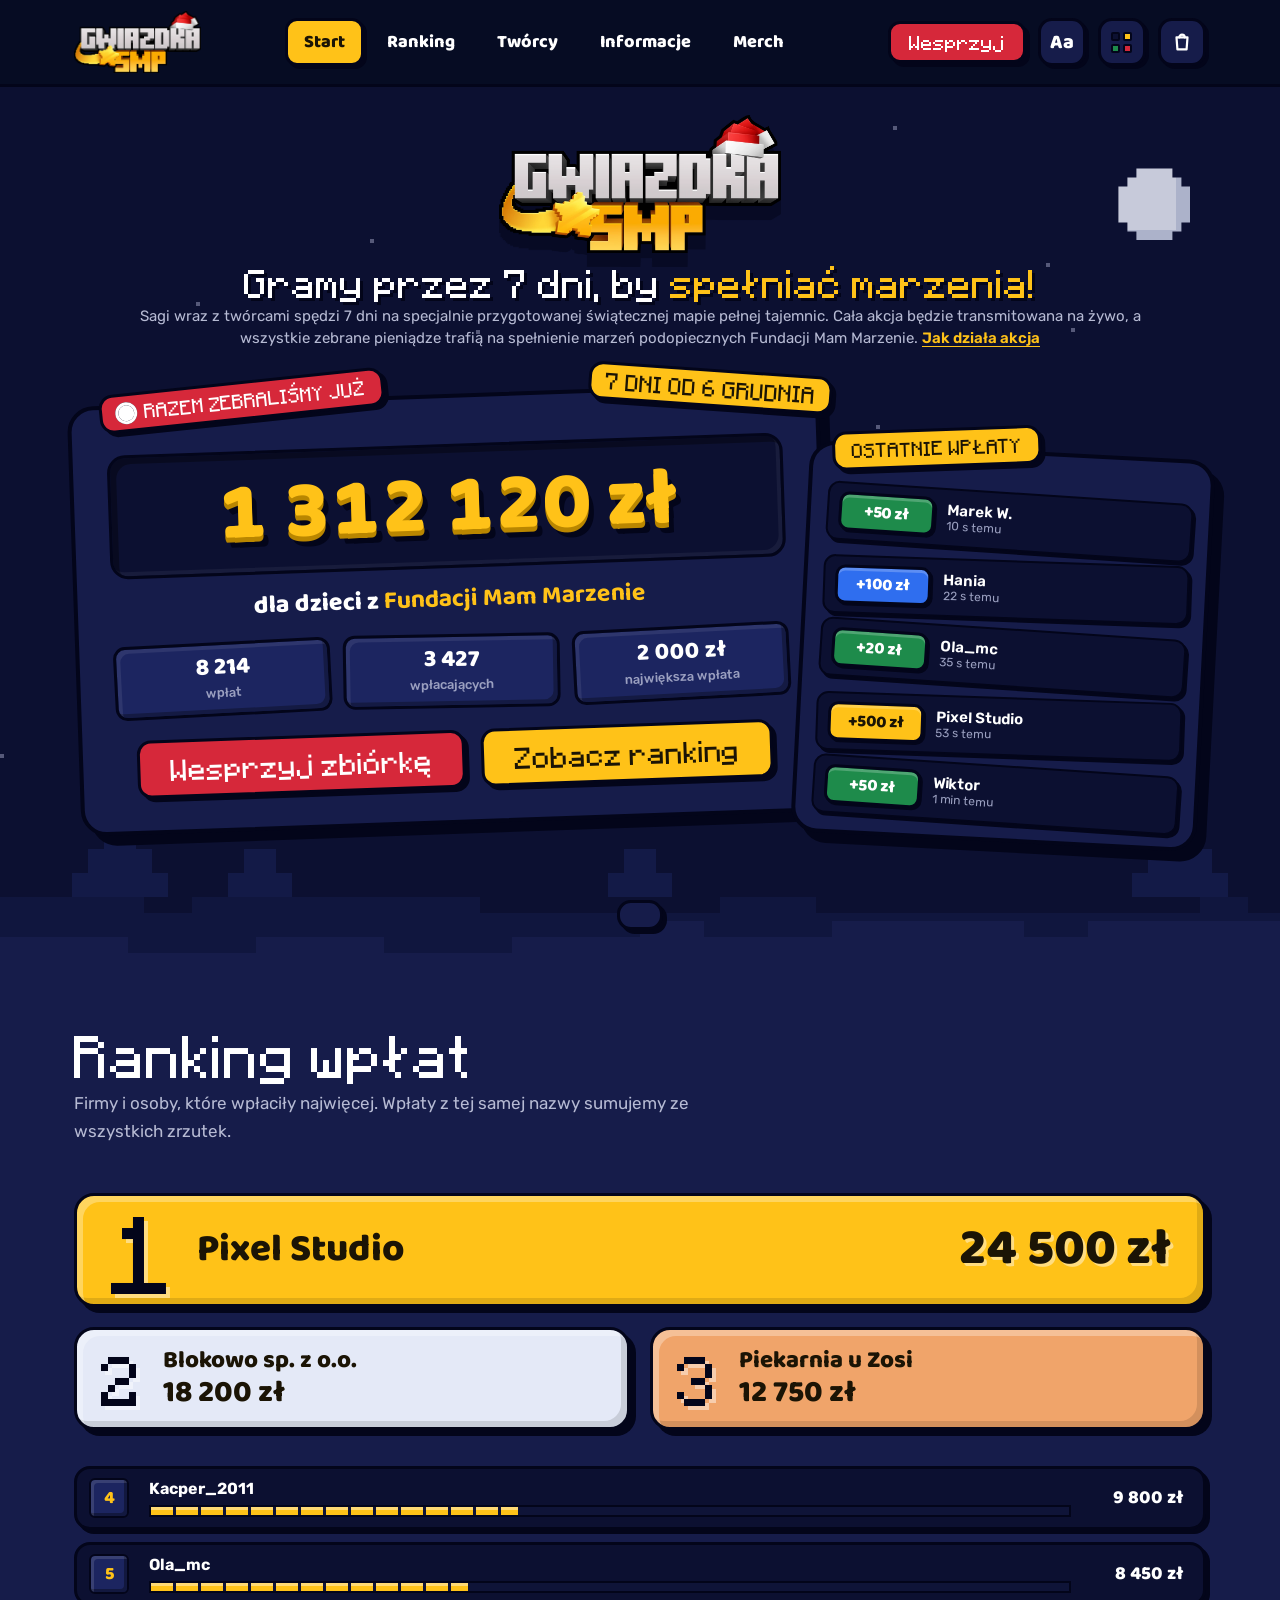
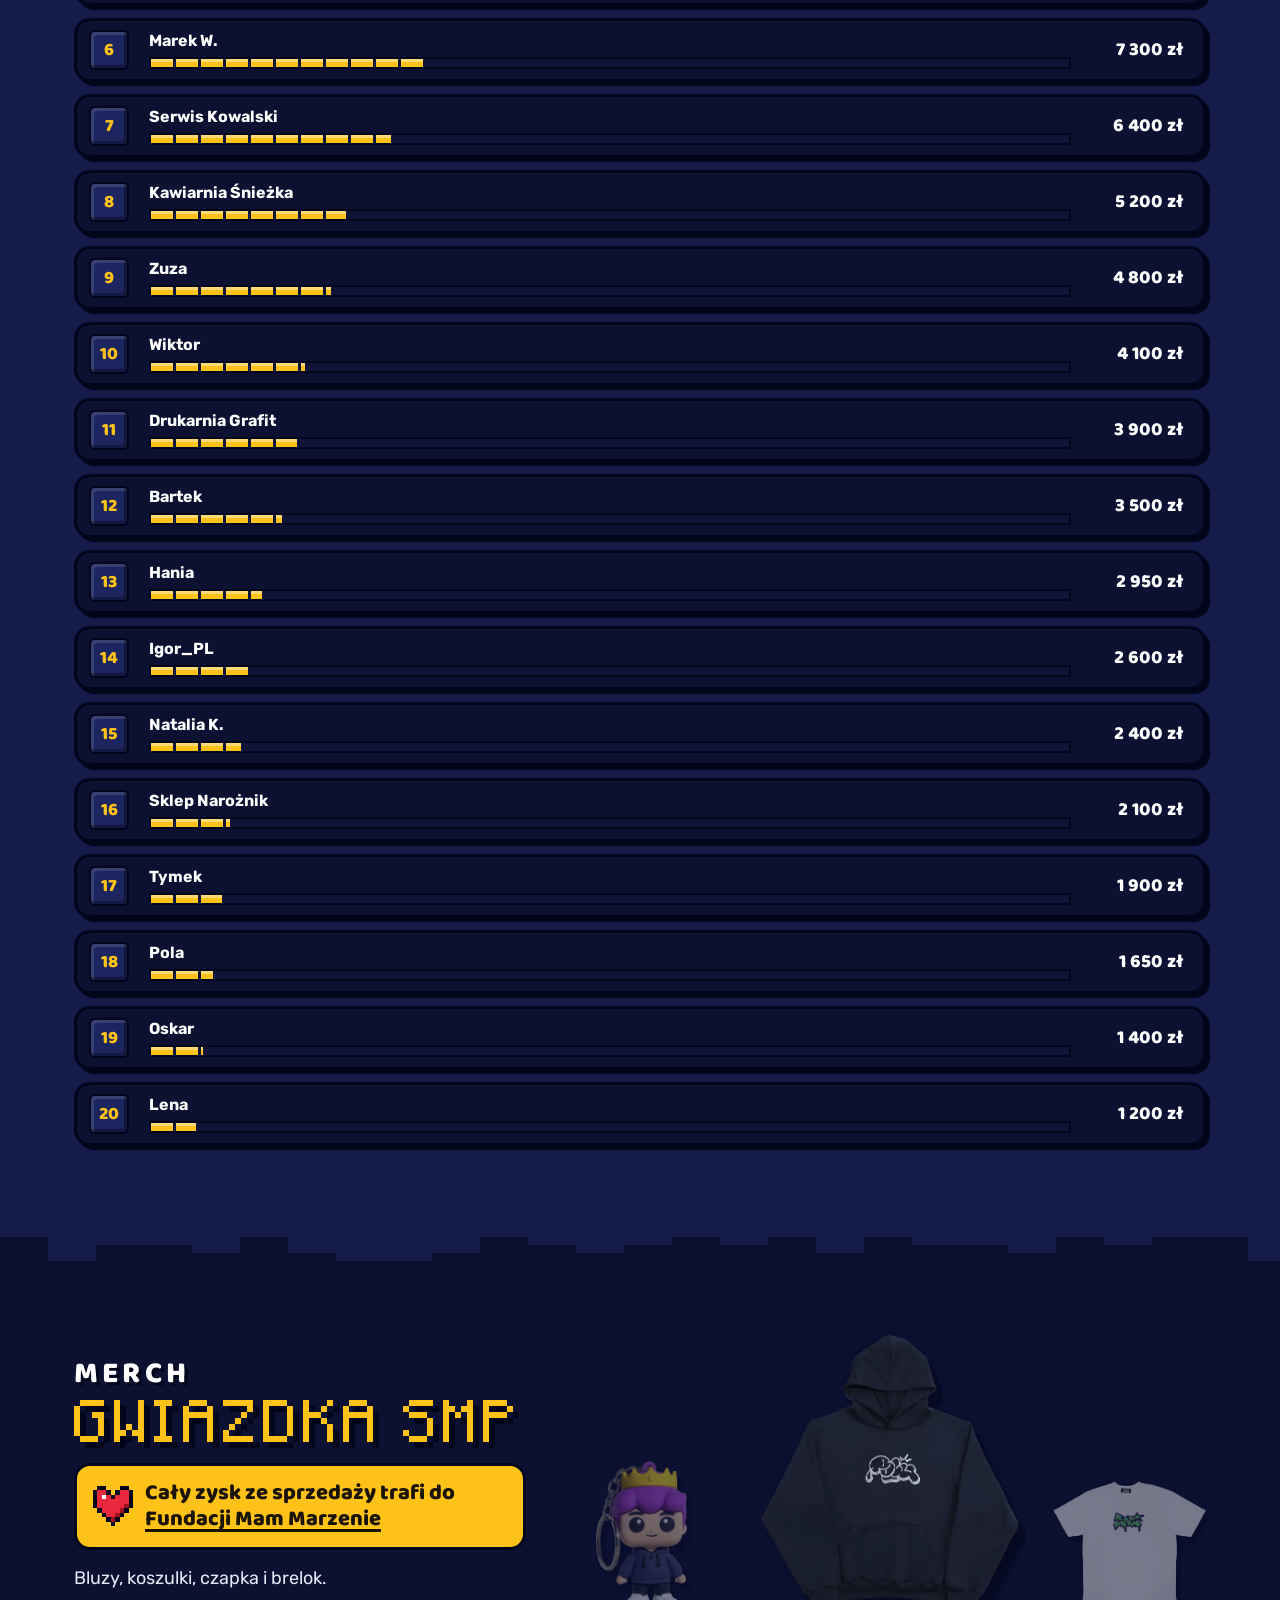
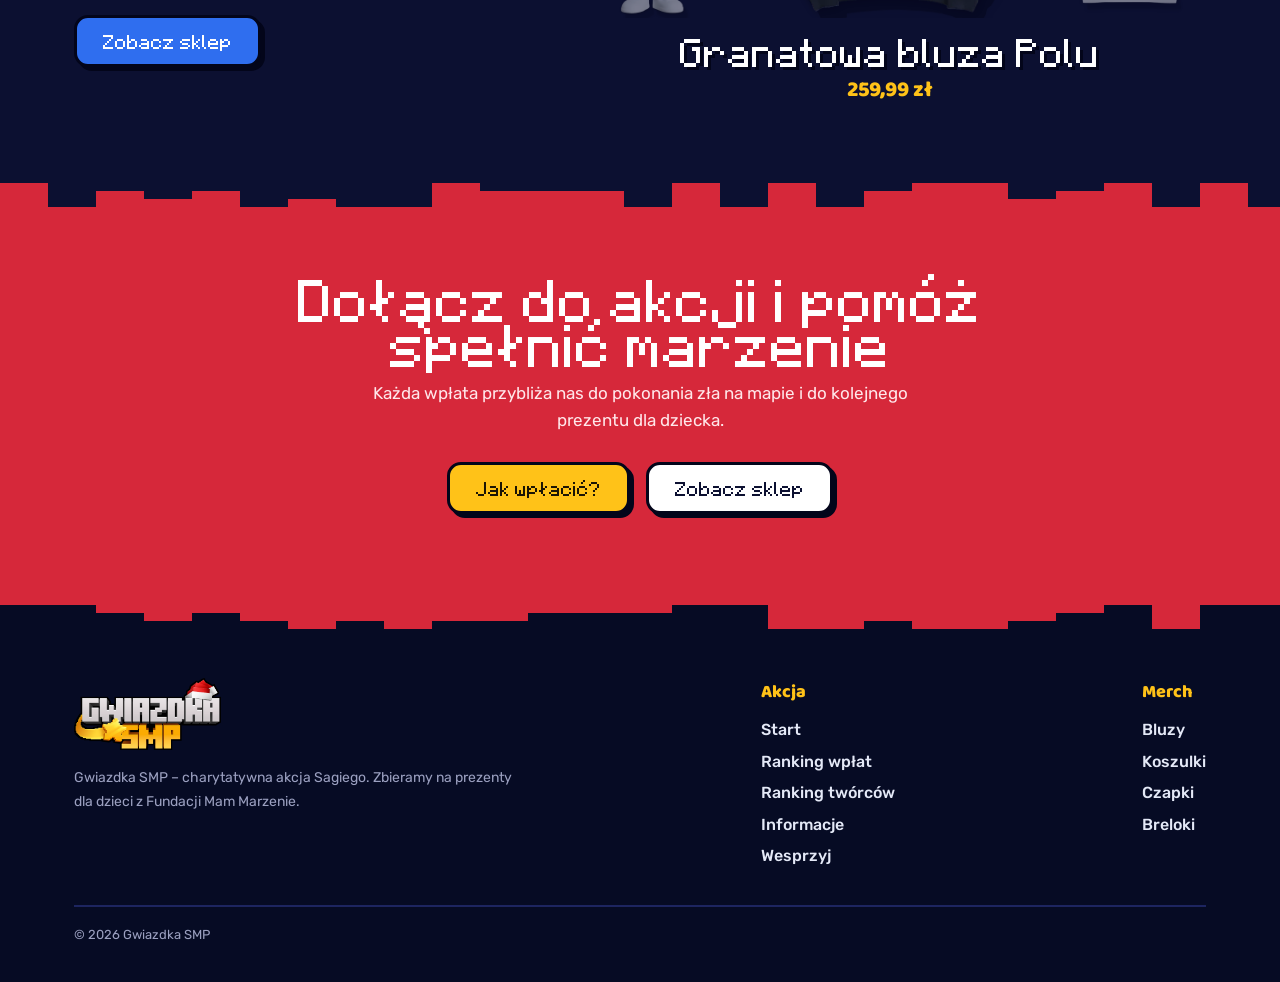
==== commit 99d23c63: "Nagłówek startu: biały i złoty w jednej linii Co-Authored-By: Claude Opus 5.5 <noreply@anthropic.com" ====
--- a/index.html
+++ b/index.html
@@ -10,7 +10,7 @@
 <link rel="preconnect" href="https://fonts.googleapis.com">
 <link rel="preconnect" href="https://fonts.gstatic.com" crossorigin>
 <link href="https://fonts.googleapis.com/css2?family=Baloo+2:wght@800&family=Poppins:wght@400;500;600;700&family=Rubik:wght@400;500;600;700&display=swap" rel="stylesheet">
-<link rel="stylesheet" href="styles.css?v=20261124s">
+<link rel="stylesheet" href="styles.css?v=20261124t">
 <script>if(sessionStorage.getItem("wipe")&&!matchMedia("(prefers-reduced-motion: reduce)").matches)document.documentElement.classList.add("wipe-in");sessionStorage.removeItem("wipe");var t=localStorage.getItem("gwiazdka-theme");if(t&&t!=="dark")document.documentElement.dataset.theme=t;if(localStorage.getItem("gwiazdka-font")==="sagi")document.documentElement.dataset.font="sagi";setTimeout(function(){document.documentElement.classList.remove("wipe-in")},1500)</script>
 </head>
 <body>
@@ -53,7 +53,7 @@
   <div class="moon" aria-hidden="true"></div>
   <div class="hero__in">
     <img class="hero__logo" src="logo.webp" alt="Gwiazdka SMP" width="460" height="225">
-    <h1>Gramy przez 7 dni, by spełniać marzenia!</h1>
+    <h1>Gramy przez 7 dni, by <span class="gold">spełniać marzenia!</span></h1>
     <p class="hero__lead">Sagi wraz z twórcami spędzi 7 dni na specjalnie przygotowanej świątecznej mapie pełnej tajemnic. Cała akcja będzie transmitowana na żywo, a wszystkie zebrane pieniądze trafią na spełnienie marzeń podopiecznych Fundacji Mam Marzenie. <a href="informacje.html">Jak działa akcja</a></p>
 
     <div class="duo">
@@ -164,8 +164,8 @@
 
 <div class="toast" id="toast" role="status" aria-live="polite"></div>
 
-<script src="common.js?v=20261124s"></script>
-<script src="ranking.js?v=20261124s"></script>
-<script src="home.js?v=20261124s"></script>
+<script src="common.js?v=20261124t"></script>
+<script src="ranking.js?v=20261124t"></script>
+<script src="home.js?v=20261124t"></script>
 </body>
 </html>
--- a/styles.css
+++ b/styles.css
@@ -130,7 +130,8 @@
 
 /* ostatnie wpłaty obok licznika */
 .hero__in{position:relative;z-index:1;width:100%;max-width:1180px;margin:0 auto;padding:0 24px;display:flex;flex-direction:column;align-items:center}
-.hero h1{margin-top:14px;max-width:1040px;font-family:var(--disp);font-weight:700;font-size:calc(30px*var(--ds));line-height:1.25;color:var(--gold);text-shadow:4px 4px 0 var(--line)}
+.hero h1{margin-top:14px;font-family:var(--disp);font-weight:700;font-size:calc(24px*var(--ds));line-height:1.25;white-space:nowrap;text-shadow:3px 3px 0 var(--line)}
+.hero h1 .gold{color:var(--gold)}
 
 /* dwa osobne okna jak przechylone naklejki: kwota w lewo, wpłaty w prawo, lekko na siebie nachodzą */
 .duo{margin-top:44px;width:100%;display:grid;grid-template-columns:minmax(0,1fr) 380px;align-items:start}
@@ -560,6 +561,8 @@
 }
 @media (max-width:640px){
   .wrap{padding:0 16px}
+  .hero h1{white-space:normal}
+  .hero h1 .gold{white-space:nowrap}
   .shadow{width:200px}
   .hero h1{font-size:calc(18px*var(--ds))}
   .hero__btns .btn{font-size:calc(18px*var(--ds))}
@@ -679,6 +682,8 @@
 [data-theme=light] .mtitle,[data-theme=light] .flow,[data-theme=light] .phero__kicker,[data-theme=light] .filter,
 [data-theme=light] .stage__arrow,[data-theme=light] .toast,[data-theme=light] dialog,[data-theme=light] .field input{color:var(--snow)}
 [data-theme=light] .filter[aria-pressed=true]{color:#fff}
+[data-theme=light] .hero h1{text-shadow:none}
+[data-theme=light] .hero h1 .gold{text-shadow:3px 3px 0 var(--line)}
 /* nagłówki: ciemny tekst bez czarnego cienia (na jasnym tle cień zlewa się z literami) */
 [data-theme=light] :is(.h2,.phead h1,.info__name,.pay__title,.flow__name,.phero__kicker,.mtitle,.room__head .h2){text-shadow:none}
 [data-theme=light] .box{background:#fff}
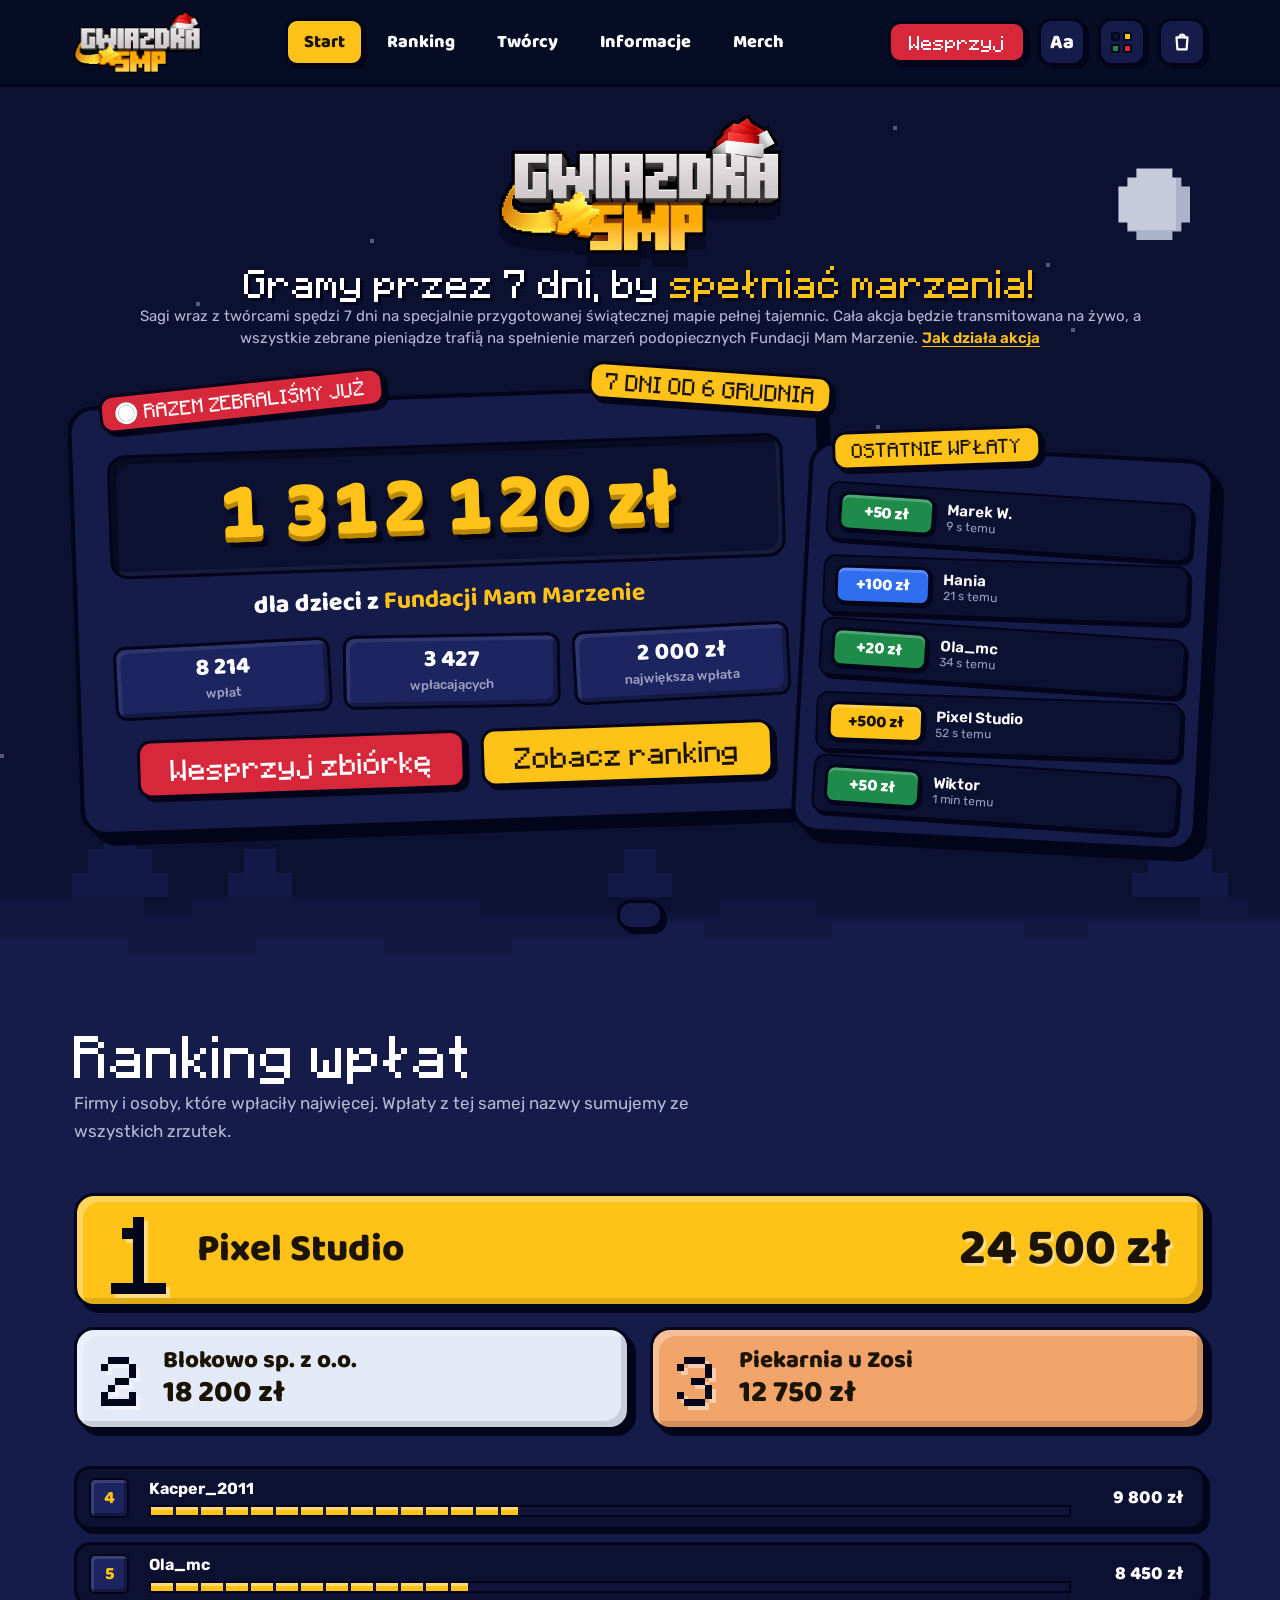
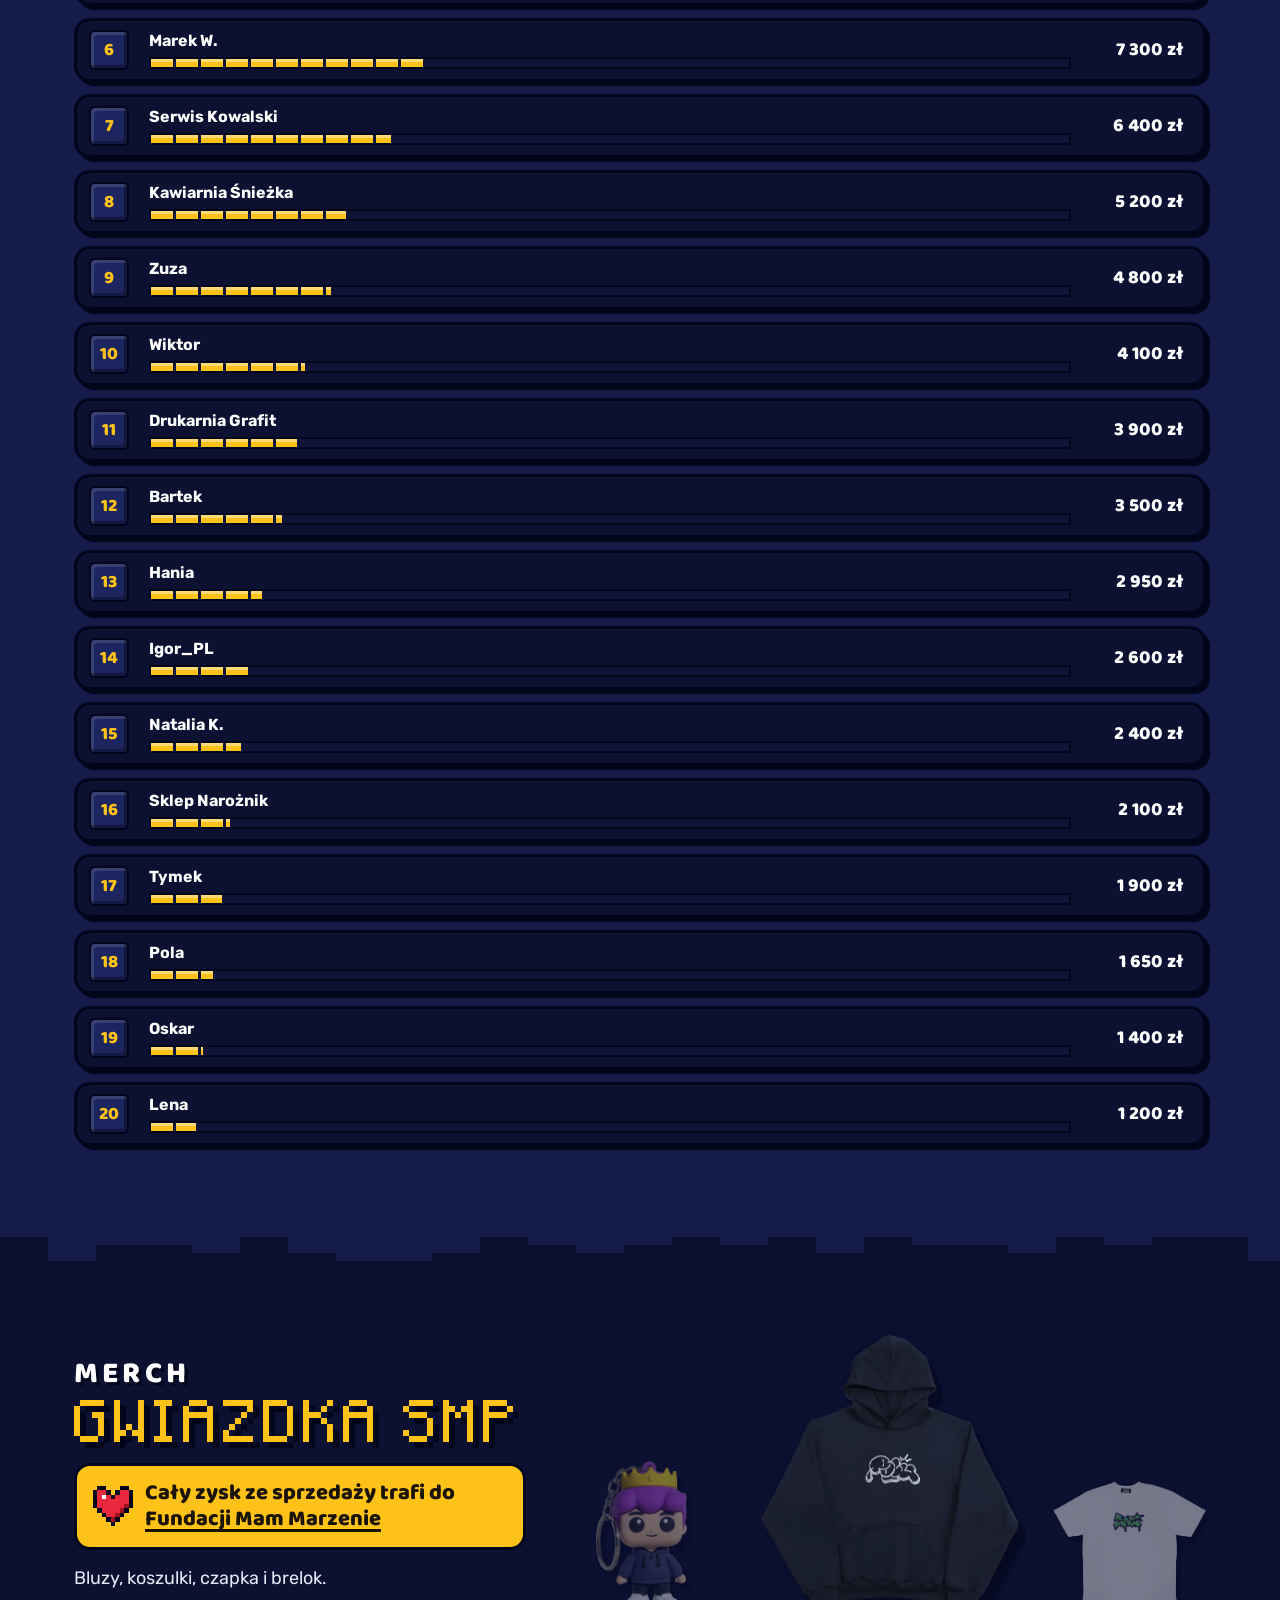
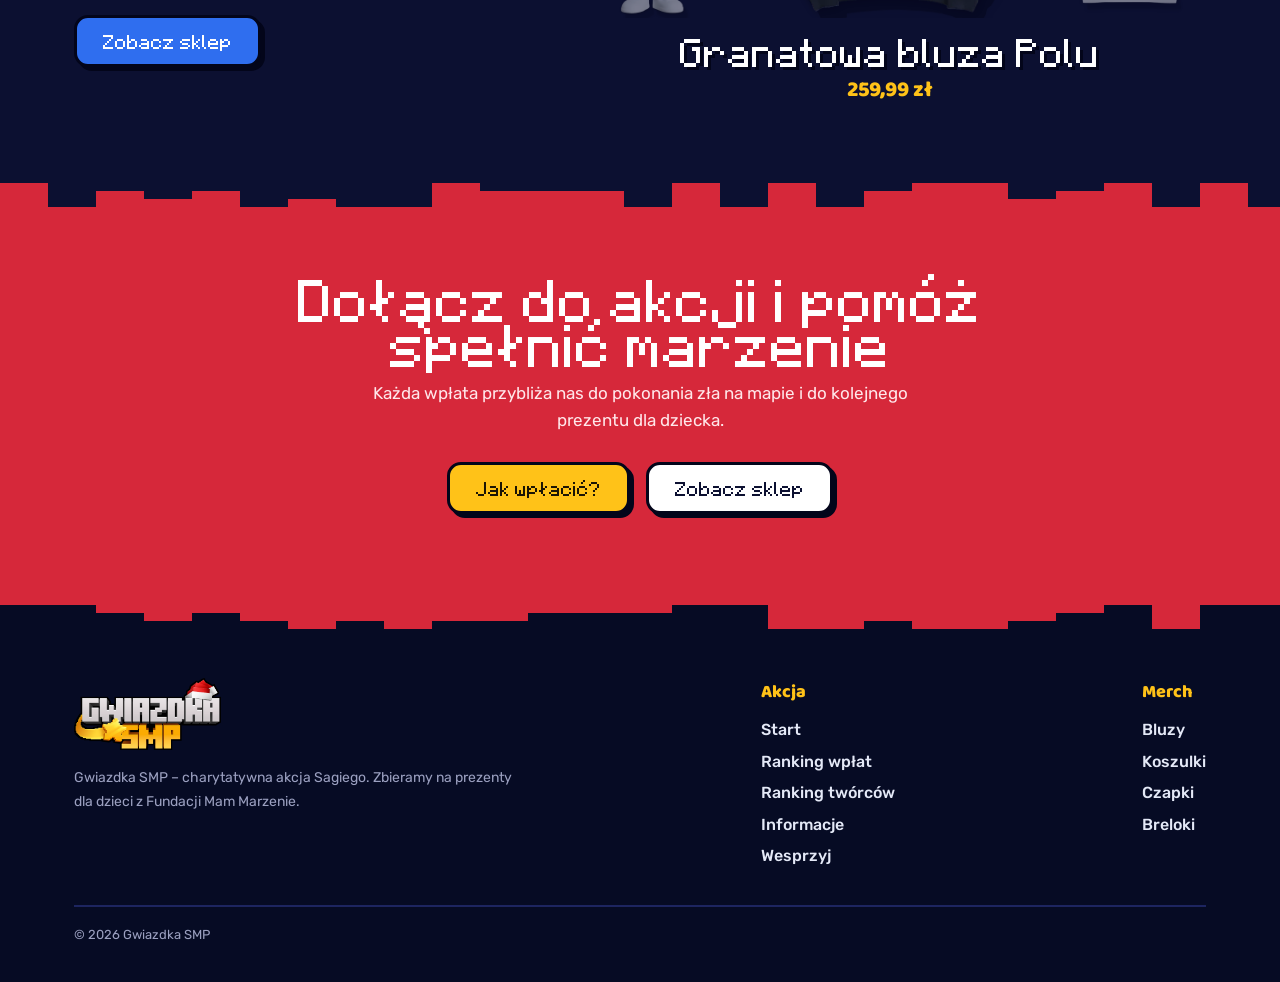
==== commit 6eb00342: "Ranking twórców jako wieże z bloków, zwarta podstrona Co-Authored-By: Claude Opus 5.5 <noreply@anthr" ====
--- a/index.html
+++ b/index.html
@@ -10,7 +10,7 @@
 <link rel="preconnect" href="https://fonts.googleapis.com">
 <link rel="preconnect" href="https://fonts.gstatic.com" crossorigin>
 <link href="https://fonts.googleapis.com/css2?family=Baloo+2:wght@800&family=Poppins:wght@400;500;600;700&family=Rubik:wght@400;500;600;700&display=swap" rel="stylesheet">
-<link rel="stylesheet" href="styles.css?v=20261124t">
+<link rel="stylesheet" href="styles.css?v=20261124v">
 <script>if(sessionStorage.getItem("wipe")&&!matchMedia("(prefers-reduced-motion: reduce)").matches)document.documentElement.classList.add("wipe-in");sessionStorage.removeItem("wipe");var t=localStorage.getItem("gwiazdka-theme");if(t&&t!=="dark")document.documentElement.dataset.theme=t;if(localStorage.getItem("gwiazdka-font")==="sagi")document.documentElement.dataset.font="sagi";setTimeout(function(){document.documentElement.classList.remove("wipe-in")},1500)</script>
 </head>
 <body>
@@ -164,8 +164,8 @@
 
 <div class="toast" id="toast" role="status" aria-live="polite"></div>
 
-<script src="common.js?v=20261124t"></script>
-<script src="ranking.js?v=20261124t"></script>
-<script src="home.js?v=20261124t"></script>
+<script src="common.js?v=20261124v"></script>
+<script src="ranking.js?v=20261124v"></script>
+<script src="home.js?v=20261124v"></script>
 </body>
 </html>
--- a/styles.css
+++ b/styles.css
@@ -60,7 +60,7 @@
 .hero+.rank{padding-top:40px}
 
 /* nagłówek podstron (Informacje, Ranking twórców): wyrównany do lewej, bez wielkiego wycentrowanego hero */
-.phead{position:relative;overflow:hidden;background:var(--bg);padding:48px 0 96px}
+.phead{position:relative;overflow:hidden;background:var(--bg);padding:36px 0 80px}
 .phead__in{position:relative;z-index:1}
 .phead h1{font-family:var(--disp);font-weight:700;font-size:calc(36px*var(--ds));line-height:1.25;text-shadow:6px 6px 0 var(--line);max-width:820px}
 .phead h1 .gold{color:var(--gold);text-shadow:4px 4px 0 var(--line)}
@@ -529,6 +529,32 @@
 .psum__note{font-size:14px;color:var(--muted)}
 .psum__note b{color:#fff}
 
+
+/* ---------- ranking twórców: wieże z bloków ----------
+   Wysokość wieży w pełnych blokach po 24 px (liczy tworcy.js). 1. miejsce złote, 2. srebrne, 3. brązowe, reszta niebieska. */
+.crew{position:relative;overflow:hidden;background:var(--bg);padding:32px 0 72px}
+.crew__in{position:relative;z-index:1}
+.crew__head{display:flex;align-items:flex-end;justify-content:space-between;flex-wrap:wrap;gap:10px 32px}
+.crew__title{font-family:var(--disp);font-weight:700;font-size:calc(36px*var(--ds));line-height:1.25;text-shadow:4px 4px 0 var(--line)}
+.crew__head .lead{margin:0;max-width:440px;font-size:16px}
+.towers{list-style:none;display:grid;grid-template-columns:repeat(8,minmax(0,1fr));gap:16px;align-items:end;margin-top:26px;padding:26px 22px 18px;background:var(--bg-2);border:4px solid var(--line);border-radius:24px;box-shadow:8px 8px 0 var(--line)}
+.tw{position:relative;display:flex;flex-direction:column;align-items:center;gap:8px;min-width:0;--c:var(--blue)}
+.tw[data-place="1"]{--c:var(--gold)}
+.tw[data-place="2"]{--c:#cfd6ea}
+.tw[data-place="3"]{--c:var(--bronze)}
+.tw__amt{font-family:var(--num);font-weight:800;font-size:16px;line-height:1;white-space:nowrap;color:var(--ice)}
+.tw[data-place="1"] .tw__amt{font-size:19px;color:var(--gold)}
+.tw__col{display:flex;align-items:flex-end;justify-content:center;width:100%;height:342px;border-bottom:4px solid var(--line)}
+.tw__bar{width:72%;max-width:88px;height:var(--h);background-color:var(--c);border:3px solid var(--line);border-bottom:0;
+  background-image:linear-gradient(to bottom,rgba(255,255,255,.32) 0 3px,transparent 3px 21px,rgba(0,0,0,.26) 21px 24px),linear-gradient(to right,transparent calc(50% - 1px),rgba(0,0,0,.22) calc(50% - 1px) calc(50% + 1px),transparent calc(50% + 1px));
+  background-size:100% 24px,100% 100%;background-position:bottom;box-shadow:4px 0 0 var(--line);transition:height .7s var(--out)}
+.tw__n{display:grid;place-items:center;width:30px;height:30px;margin-top:2px;font-family:var(--num);font-weight:800;font-size:15px;color:#fff;background:var(--block);border:3px solid var(--line);border-radius:6px}
+.tw[data-place="1"] .tw__n{color:#1b1405;background:var(--gold)}
+.tw__name{max-width:100%;font-family:var(--num);font-weight:800;font-size:15px;line-height:1.2;text-align:center;white-space:nowrap;overflow:hidden;text-overflow:ellipsis}
+.tw__plus{position:absolute;left:50%;top:-6px;z-index:2;font-family:var(--num);font-weight:800;font-size:14px;color:#fff;background:var(--pine);border:2px solid var(--line);border-radius:8px;padding:1px 8px;white-space:nowrap;pointer-events:none;animation:twPlus 1.5s ease-out forwards}
+@keyframes twPlus{0%{opacity:0;transform:translate(-50%,10px)}15%{opacity:1;transform:translate(-50%,0)}75%{opacity:1}100%{opacity:0;transform:translate(-50%,-22px)}}
+[data-theme=light] .tw[data-place="2"]{--c:#e4e9f7}
+
 /* ---------- responsywność ---------- */
 @media (max-width:1280px){
   .list{grid-template-columns:1fr;grid-template-rows:none;grid-auto-flow:row}
@@ -540,6 +566,10 @@
   .rank__grid{grid-template-columns:1fr}
 }
 @media (max-width:1024px){
+  .towers{gap:10px;padding:22px 14px 14px}
+  .tw__amt{font-size:13px}
+  .tw[data-place="1"] .tw__amt{font-size:15px}
+  .tw__name{font-size:13px}
   .pay__grid{grid-template-columns:1fr;gap:34px}
   .psum{position:static}
   .room__box{grid-template-columns:1fr}
@@ -561,6 +591,18 @@
 }
 @media (max-width:640px){
   .wrap{padding:0 16px}
+  .crew{padding:24px 0 60px}
+  .crew__title{font-size:calc(24px*var(--ds))}
+  .towers{grid-template-columns:1fr;gap:10px;padding:14px;border-radius:18px;box-shadow:6px 6px 0 var(--line)}
+  .tw{display:grid;grid-template-columns:30px minmax(0,1fr) auto;grid-template-areas:"n name amt" "bar bar bar";align-items:center;gap:6px 10px}
+  .tw__n{grid-area:n;margin:0}
+  .tw__name{grid-area:name;text-align:left}
+  .tw__amt,.tw[data-place="1"] .tw__amt{grid-area:amt;font-size:15px}
+  .tw__col{grid-area:bar;height:24px;justify-content:flex-start;border-bottom:0}
+  .tw__bar{width:var(--w);max-width:none;height:24px;border:3px solid var(--line);box-shadow:3px 3px 0 var(--line);background-size:24px 100%,100% 100%;
+    background-image:linear-gradient(to right,rgba(255,255,255,.32) 0 3px,transparent 3px 21px,rgba(0,0,0,.26) 21px 24px);background-position:left}
+  .tw__plus{left:auto;right:0;top:-22px;animation-name:twPlusM}
+  @keyframes twPlusM{0%{opacity:0;transform:translateY(8px)}15%{opacity:1;transform:none}75%{opacity:1}100%{opacity:0;transform:translateY(-14px)}}
   .hero h1{white-space:normal}
   .hero h1 .gold{white-space:nowrap}
   .shadow{width:200px}
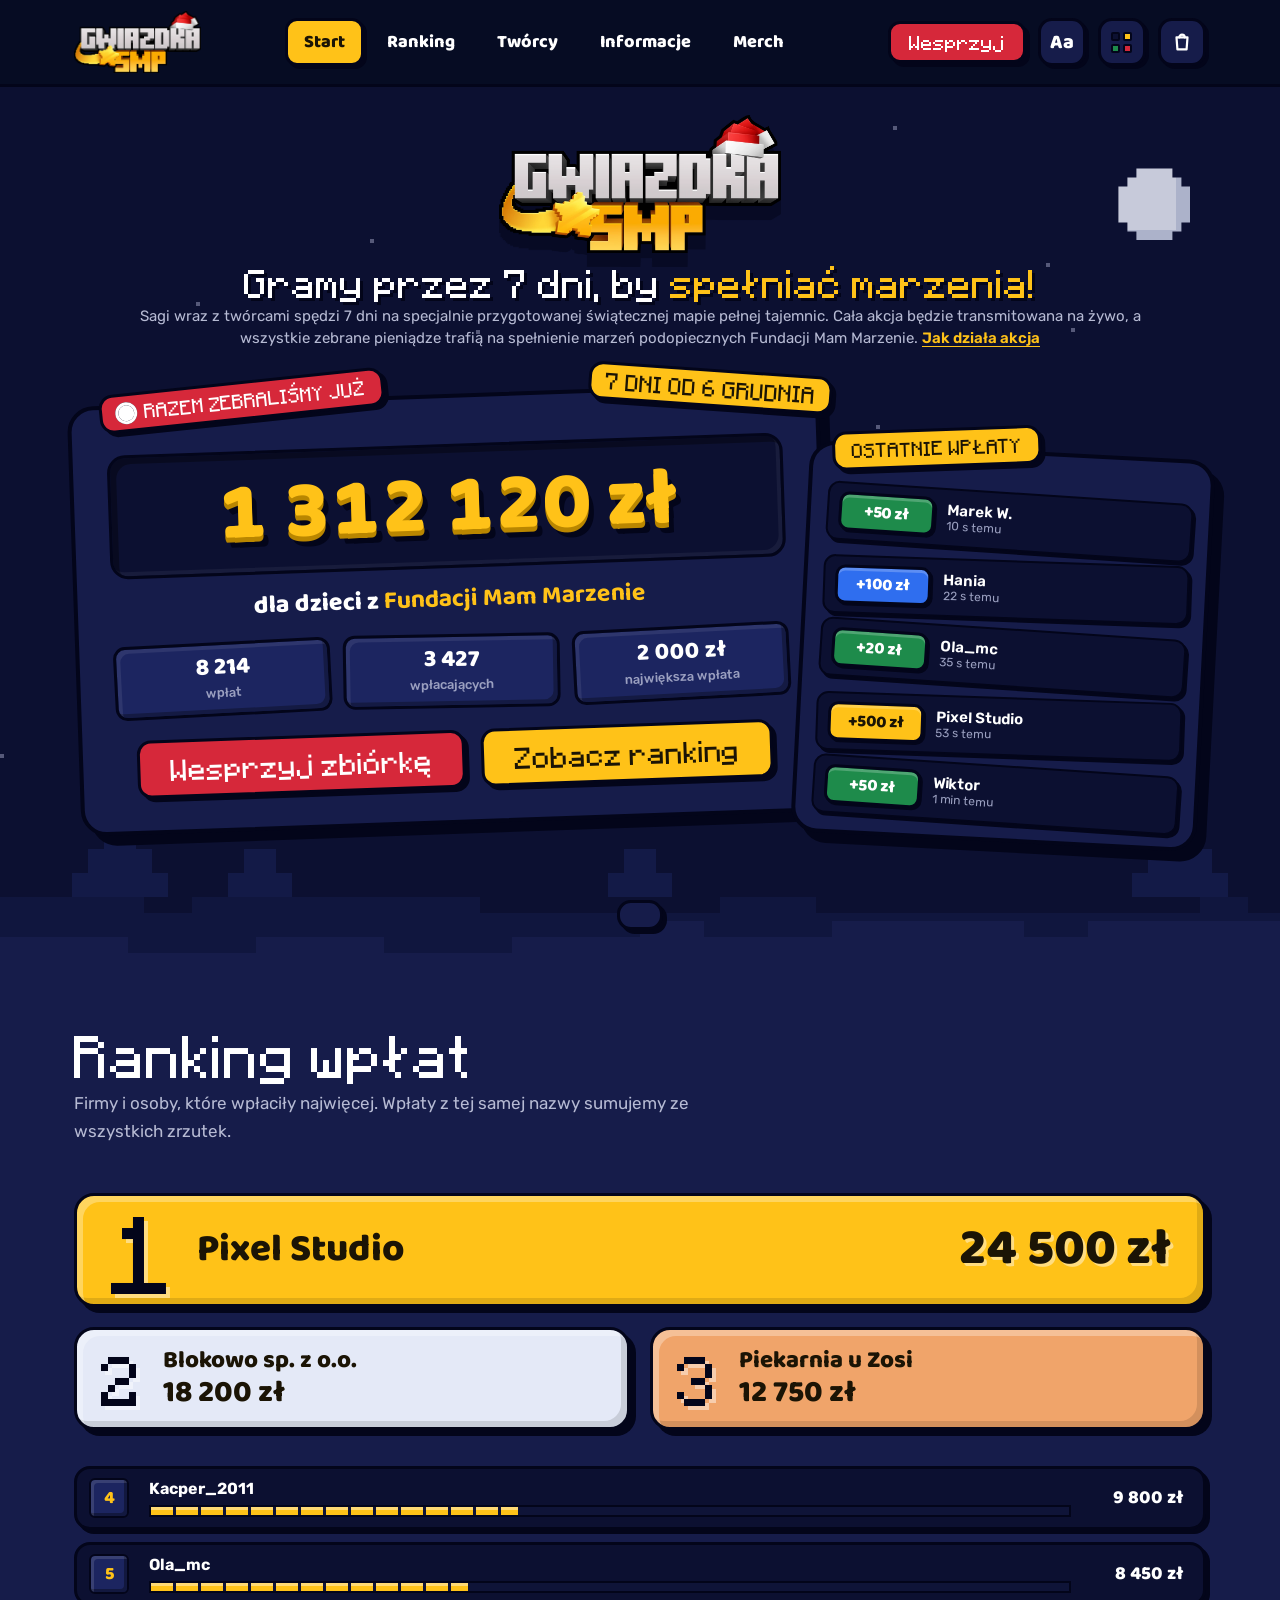
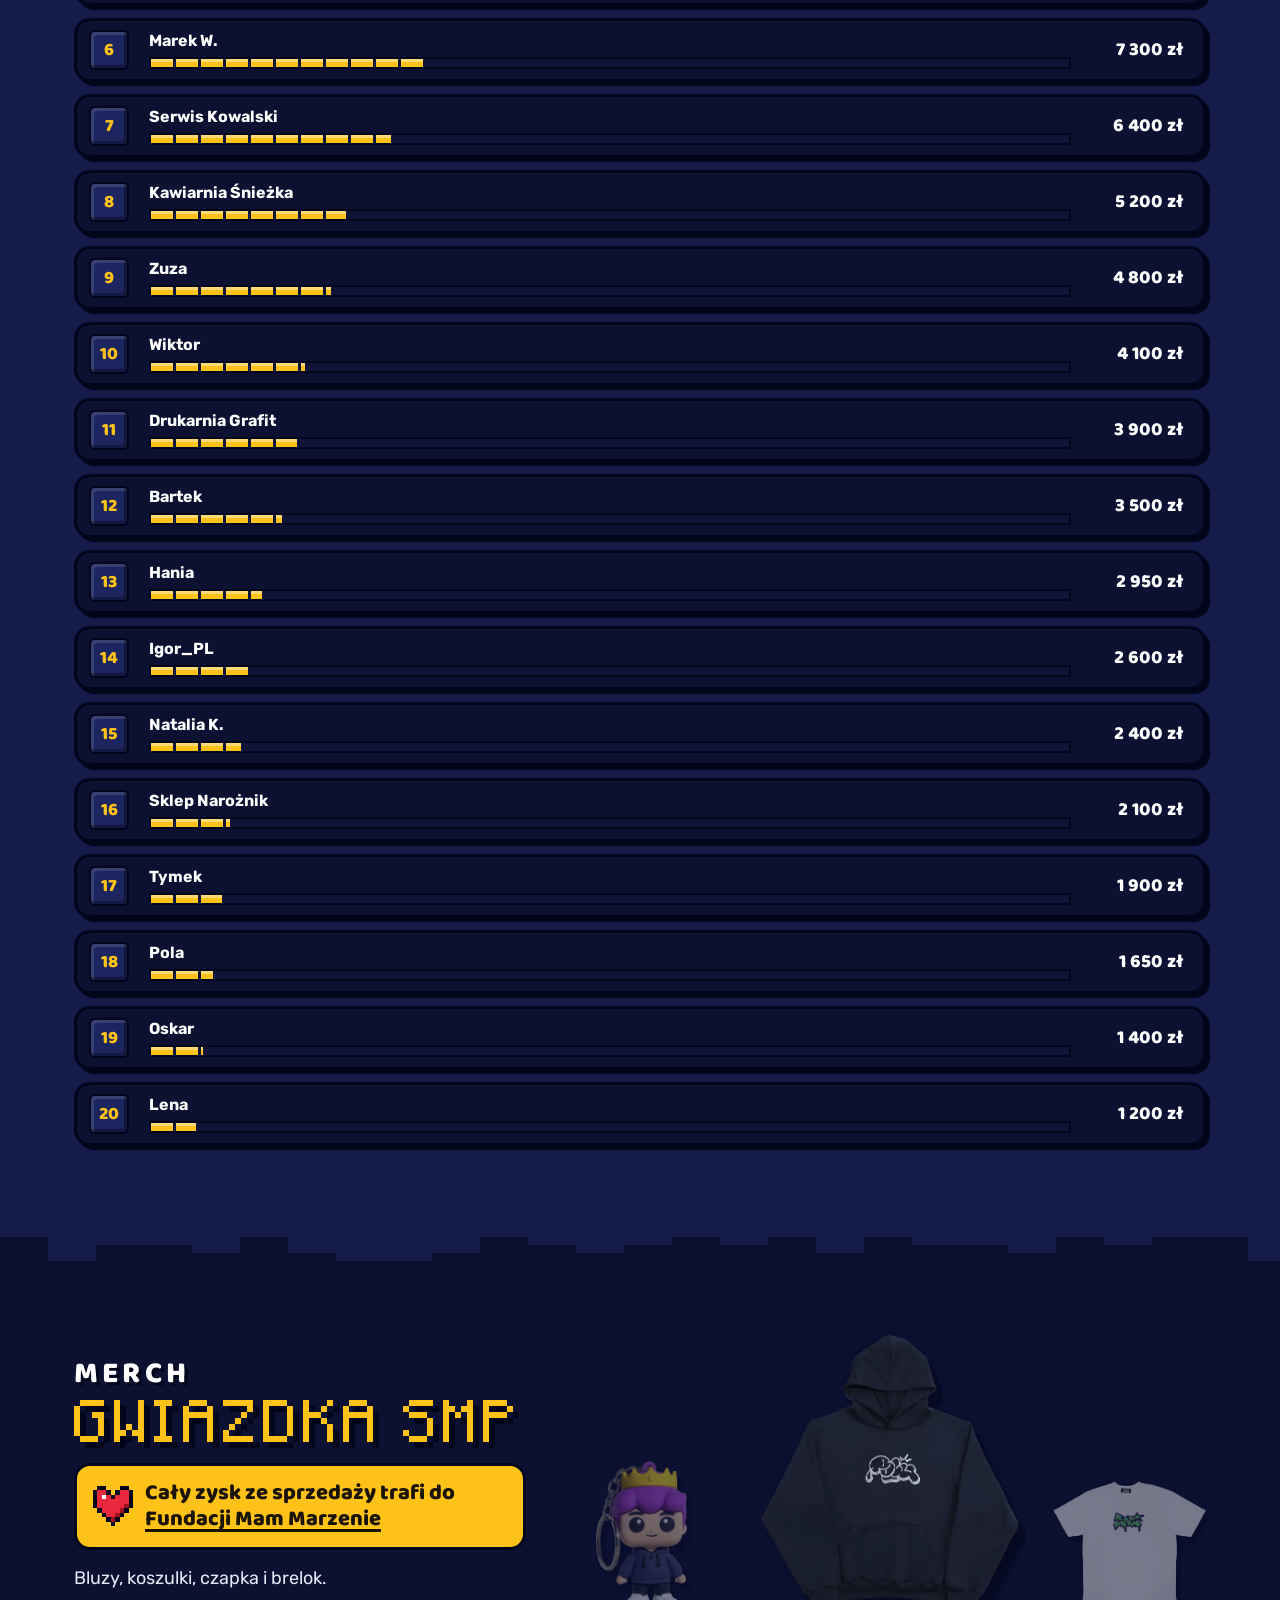
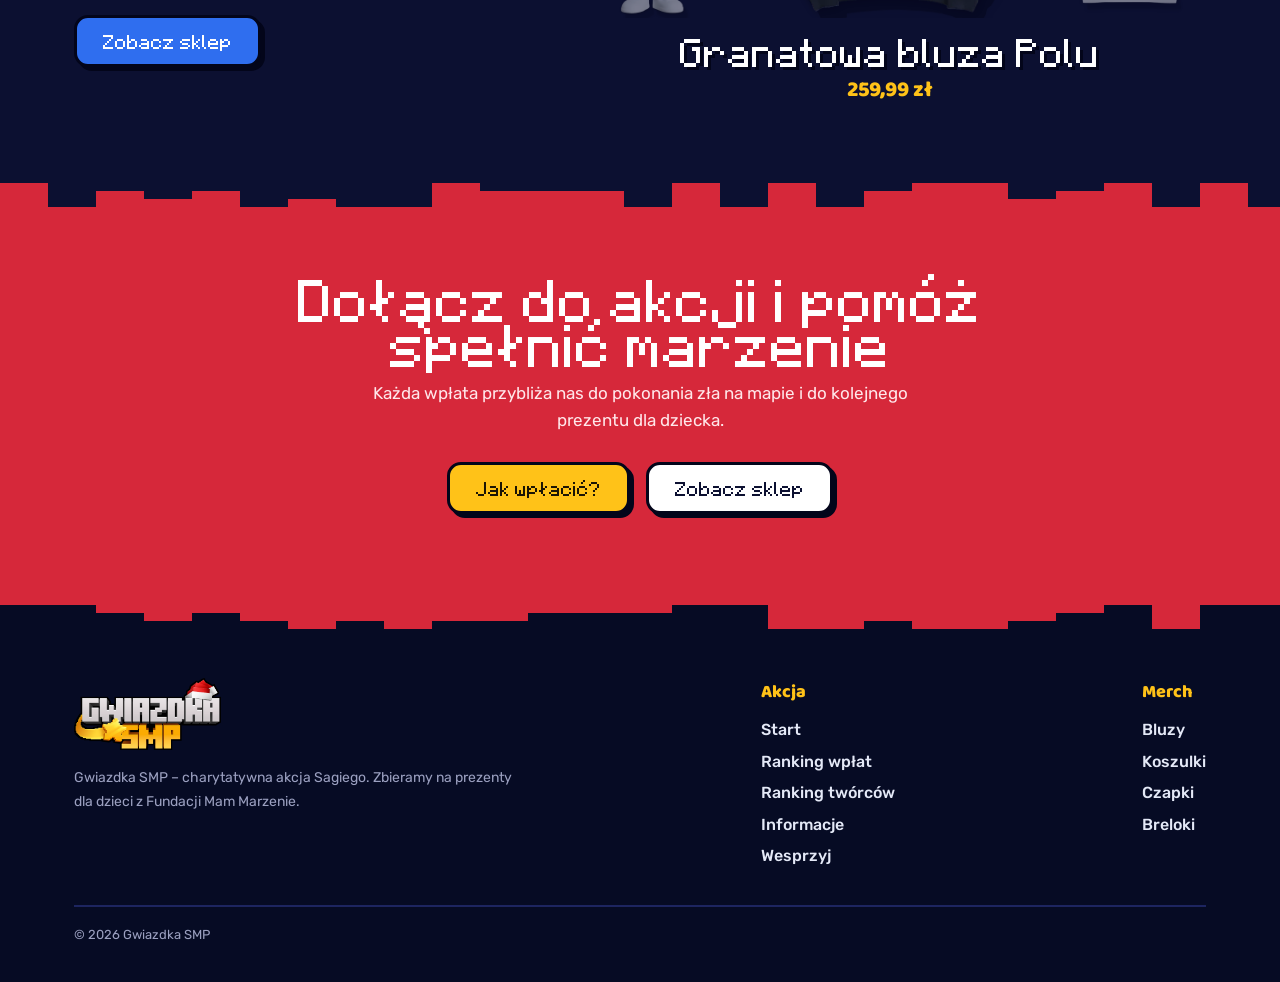
==== commit 18a13742: "Ranking twórców jako podium, ubrania wyśrodkowane w przymierzalni Co-Authored-By: Claude Opus 5.5 <n" ====
--- a/index.html
+++ b/index.html
@@ -10,7 +10,7 @@
 <link rel="preconnect" href="https://fonts.googleapis.com">
 <link rel="preconnect" href="https://fonts.gstatic.com" crossorigin>
 <link href="https://fonts.googleapis.com/css2?family=Baloo+2:wght@800&family=Poppins:wght@400;500;600;700&family=Rubik:wght@400;500;600;700&display=swap" rel="stylesheet">
-<link rel="stylesheet" href="styles.css?v=20261124v">
+<link rel="stylesheet" href="styles.css?v=20261124w">
 <script>if(sessionStorage.getItem("wipe")&&!matchMedia("(prefers-reduced-motion: reduce)").matches)document.documentElement.classList.add("wipe-in");sessionStorage.removeItem("wipe");var t=localStorage.getItem("gwiazdka-theme");if(t&&t!=="dark")document.documentElement.dataset.theme=t;if(localStorage.getItem("gwiazdka-font")==="sagi")document.documentElement.dataset.font="sagi";setTimeout(function(){document.documentElement.classList.remove("wipe-in")},1500)</script>
 </head>
 <body>
@@ -164,8 +164,8 @@
 
 <div class="toast" id="toast" role="status" aria-live="polite"></div>
 
-<script src="common.js?v=20261124v"></script>
-<script src="ranking.js?v=20261124v"></script>
-<script src="home.js?v=20261124v"></script>
+<script src="common.js?v=20261124w"></script>
+<script src="ranking.js?v=20261124w"></script>
+<script src="home.js?v=20261124w"></script>
 </body>
 </html>
--- a/styles.css
+++ b/styles.css
@@ -382,8 +382,8 @@
 .stage:focus-visible{outline-offset:-6px}
 .stage.is-grab{cursor:grabbing}
 
-.stage__scene{position:absolute;left:0;right:0;top:40px;bottom:64px;z-index:1;display:flex;flex-direction:column;align-items:center;justify-content:flex-end}
-.spin{position:relative;z-index:2;width:470px;height:470px;margin-bottom:-8px;perspective:1100px;pointer-events:none}
+.stage__scene{position:absolute;left:0;right:0;top:24px;bottom:52px;z-index:1;display:flex;flex-direction:column;align-items:center;justify-content:center}
+.spin{position:relative;z-index:2;flex:none;width:470px;height:470px;margin-bottom:-8px;transition:height .3s var(--out);perspective:1100px;pointer-events:none}
 .spin__card{position:absolute;inset:0;transform-style:preserve-3d;will-change:transform}
 /* płótno 3D jest większe od pola produktu, żeby przy obrocie i falowaniu nic się nie ucięło */
 .spin__gl{position:absolute;left:-70px;top:-60px;width:calc(100% + 140px);height:calc(100% + 74px);pointer-events:none}
@@ -530,30 +530,50 @@
 .psum__note b{color:#fff}
 
 
-/* ---------- ranking twórców: wieże z bloków ----------
-   Wysokość wieży w pełnych blokach po 24 px (liczy tworcy.js). 1. miejsce złote, 2. srebrne, 3. brązowe, reszta niebieska. */
-.crew{position:relative;overflow:hidden;background:var(--bg);padding:32px 0 72px}
+/* ---------- ranking twórców: podium z bloków (miejsca 1–3) i kafelki (4–8) ---------- */
+.crew{position:relative;overflow:hidden;background:var(--bg);padding:36px 0 84px}
 .crew__in{position:relative;z-index:1}
-.crew__head{display:flex;align-items:flex-end;justify-content:space-between;flex-wrap:wrap;gap:10px 32px}
-.crew__title{font-family:var(--disp);font-weight:700;font-size:calc(36px*var(--ds));line-height:1.25;text-shadow:4px 4px 0 var(--line)}
-.crew__head .lead{margin:0;max-width:440px;font-size:16px}
-.towers{list-style:none;display:grid;grid-template-columns:repeat(8,minmax(0,1fr));gap:16px;align-items:end;margin-top:26px;padding:26px 22px 18px;background:var(--bg-2);border:4px solid var(--line);border-radius:24px;box-shadow:8px 8px 0 var(--line)}
-.tw{position:relative;display:flex;flex-direction:column;align-items:center;gap:8px;min-width:0;--c:var(--blue)}
-.tw[data-place="1"]{--c:var(--gold)}
-.tw[data-place="2"]{--c:#cfd6ea}
-.tw[data-place="3"]{--c:var(--bronze)}
-.tw__amt{font-family:var(--num);font-weight:800;font-size:16px;line-height:1;white-space:nowrap;color:var(--ice)}
-.tw[data-place="1"] .tw__amt{font-size:19px;color:var(--gold)}
-.tw__col{display:flex;align-items:flex-end;justify-content:center;width:100%;height:342px;border-bottom:4px solid var(--line)}
-.tw__bar{width:72%;max-width:88px;height:var(--h);background-color:var(--c);border:3px solid var(--line);border-bottom:0;
-  background-image:linear-gradient(to bottom,rgba(255,255,255,.32) 0 3px,transparent 3px 21px,rgba(0,0,0,.26) 21px 24px),linear-gradient(to right,transparent calc(50% - 1px),rgba(0,0,0,.22) calc(50% - 1px) calc(50% + 1px),transparent calc(50% + 1px));
-  background-size:100% 24px,100% 100%;background-position:bottom;box-shadow:4px 0 0 var(--line);transition:height .7s var(--out)}
-.tw__n{display:grid;place-items:center;width:30px;height:30px;margin-top:2px;font-family:var(--num);font-weight:800;font-size:15px;color:#fff;background:var(--block);border:3px solid var(--line);border-radius:6px}
-.tw[data-place="1"] .tw__n{color:#1b1405;background:var(--gold)}
-.tw__name{max-width:100%;font-family:var(--num);font-weight:800;font-size:15px;line-height:1.2;text-align:center;white-space:nowrap;overflow:hidden;text-overflow:ellipsis}
-.tw__plus{position:absolute;left:50%;top:-6px;z-index:2;font-family:var(--num);font-weight:800;font-size:14px;color:#fff;background:var(--pine);border:2px solid var(--line);border-radius:8px;padding:1px 8px;white-space:nowrap;pointer-events:none;animation:twPlus 1.5s ease-out forwards}
-@keyframes twPlus{0%{opacity:0;transform:translate(-50%,10px)}15%{opacity:1;transform:translate(-50%,0)}75%{opacity:1}100%{opacity:0;transform:translate(-50%,-22px)}}
-[data-theme=light] .tw[data-place="2"]{--c:#e4e9f7}
+.crew__head{display:flex;flex-direction:column;align-items:center;text-align:center}
+.crew__tag{font-family:var(--disp);font-weight:700;font-size:calc(12px*var(--ds));line-height:1.3;text-transform:uppercase;color:#1b1405;background:var(--gold);border:3px solid var(--line);border-radius:10px;padding:4px 12px;box-shadow:3px 3px 0 var(--line);transform:rotate(-2deg)}
+.crew__title{margin-top:16px;font-family:var(--disp);font-weight:700;font-size:calc(42px*var(--ds));line-height:1.2;text-shadow:4px 4px 0 var(--line)}
+.crew__live{display:inline-flex;align-items:center;gap:10px;margin-top:8px;font-size:15px;color:var(--muted)}
+.crew__live i{flex:none;width:10px;height:10px;border-radius:50%;background:#ff2d43;animation:livePulse 1.6s ease-out infinite}
+@keyframes livePulse{0%{box-shadow:0 0 0 0 rgba(255,45,67,.6)}70%,100%{box-shadow:0 0 0 9px rgba(255,45,67,0)}}
+
+.podium{display:grid;grid-template-columns:repeat(3,minmax(0,240px));justify-content:center;align-items:end;margin-top:40px}
+.pod{display:flex;flex-direction:column;align-items:center;min-width:0;text-align:center;--c:#cfd6ea;--sh:132px}
+.pod[data-place="1"]{--c:var(--gold);--sh:186px;z-index:1}
+.pod[data-place="3"]{--c:var(--bronze);--sh:100px}
+.pod__name{max-width:100%;padding:0 8px;font-family:var(--num);font-weight:800;font-size:20px;line-height:1.2;white-space:nowrap;overflow:hidden;text-overflow:ellipsis}
+.pod__amt{position:relative;margin:2px 0 14px;font-family:var(--num);font-weight:800;font-size:24px;line-height:1.1;white-space:nowrap;color:var(--ice)}
+.pod[data-place="1"] .pod__name{font-size:24px}
+.pod[data-place="1"] .pod__amt{font-size:32px;color:var(--gold);text-shadow:3px 3px 0 var(--line)}
+/* stopień zbudowany z bloków: jasna górna krawędź, ciemniejszy dół, spoiny co 48 px */
+.pod__step{display:grid;place-items:center;width:100%;height:var(--sh);background-color:var(--c);border:4px solid var(--line);
+  background-image:linear-gradient(to right,rgba(0,0,0,.13) 2px,transparent 2px),linear-gradient(to bottom,rgba(0,0,0,.13) 2px,transparent 2px);
+  background-size:48px 48px;background-position:-2px -2px;
+  box-shadow:inset 0 6px 0 rgba(255,255,255,.4),inset 0 -6px 0 rgba(0,0,0,.18)}
+.pod+.pod .pod__step{margin-left:-4px;width:calc(100% + 4px)}
+.pod__place{font-family:var(--disp);font-weight:700;font-size:calc(54px*var(--ds));line-height:1;color:#1b1405;text-shadow:3px 3px 0 rgba(255,255,255,.45)}
+.pod[data-place="1"] .pod__place{font-size:calc(72px*var(--ds))}
+.podium::after{content:"";grid-column:1/-1;height:10px;margin:0 -24px;background:var(--line);border-radius:0 0 6px 6px}
+
+.crew__rest{list-style:none;display:grid;grid-template-columns:repeat(5,minmax(0,1fr));gap:14px;margin-top:40px}
+.rest{position:relative;display:grid;grid-template-columns:auto minmax(0,1fr);grid-template-areas:"n name" "n amt" "bar bar";column-gap:12px;row-gap:2px;align-items:center;padding:14px 14px 14px;background:var(--bg-2);border:3px solid var(--line);border-radius:16px;box-shadow:4px 4px 0 var(--line)}
+.rest__n{grid-area:n;display:grid;place-items:center;width:38px;height:38px;font-family:var(--num);font-weight:800;font-size:17px;color:#fff;background:var(--block);border:3px solid var(--line);border-radius:8px}
+.rest__name{grid-area:name;font-family:var(--num);font-weight:800;font-size:16px;line-height:1.2;white-space:nowrap;overflow:hidden;text-overflow:ellipsis}
+.rest__amt{grid-area:amt;font-family:var(--num);font-weight:800;font-size:17px;line-height:1.2;white-space:nowrap;color:var(--ice)}
+.rest__track{grid-area:bar;display:block;height:10px;margin-top:10px;background:var(--track);border:2px solid var(--line);border-radius:6px;overflow:hidden}
+.rest__bar{display:block;height:100%;background:var(--blue);transition:width .7s var(--out)}
+
+.crew__plus{position:absolute;left:50%;bottom:100%;z-index:2;margin-bottom:4px;font-family:var(--num);font-weight:800;font-size:14px;line-height:1.3;color:#fff;text-shadow:none;background:var(--pine);border:2px solid var(--line);border-radius:8px;padding:1px 8px;white-space:nowrap;pointer-events:none;animation:crewPlus 1.5s ease-out forwards}
+.rest .crew__plus{left:auto;right:10px;bottom:auto;top:-14px;margin:0}
+@keyframes crewPlus{0%{opacity:0;transform:translate(-50%,8px)}15%{opacity:1;transform:translate(-50%,0)}75%{opacity:1}100%{opacity:0;transform:translate(-50%,-16px)}}
+.rest .crew__plus{animation-name:crewPlusR}
+@keyframes crewPlusR{0%{opacity:0;transform:translateY(8px)}15%{opacity:1;transform:none}75%{opacity:1}100%{opacity:0;transform:translateY(-14px)}}
+[data-theme=light] .crew__title{text-shadow:none}
+[data-theme=light] .pod[data-place="2"]{--c:#e4e9f7}
+[data-theme=light] .rest{background:#fff}
 
 /* ---------- responsywność ---------- */
 @media (max-width:1280px){
@@ -566,10 +586,7 @@
   .rank__grid{grid-template-columns:1fr}
 }
 @media (max-width:1024px){
-  .towers{gap:10px;padding:22px 14px 14px}
-  .tw__amt{font-size:13px}
-  .tw[data-place="1"] .tw__amt{font-size:15px}
-  .tw__name{font-size:13px}
+  .podium{grid-template-columns:repeat(3,minmax(0,210px))}
   .pay__grid{grid-template-columns:1fr;gap:34px}
   .psum{position:static}
   .room__box{grid-template-columns:1fr}
@@ -581,6 +598,7 @@
   .list{grid-template-columns:1fr;grid-template-rows:none;grid-auto-flow:row}
 }
 @media (max-width:900px){
+  .crew__rest{grid-template-columns:repeat(2,minmax(0,1fr))}
   .nav{display:none;position:absolute;top:100%;left:0;right:0;flex-direction:column;align-items:stretch;gap:8px;background:var(--hdr);border-bottom:3px solid var(--line);padding:14px 16px 18px}
   .nav.open{display:flex}
   .nav a{text-align:center;min-height:48px;display:flex;align-items:center;justify-content:center}
@@ -591,18 +609,19 @@
 }
 @media (max-width:640px){
   .wrap{padding:0 16px}
-  .crew{padding:24px 0 60px}
-  .crew__title{font-size:calc(24px*var(--ds))}
-  .towers{grid-template-columns:1fr;gap:10px;padding:14px;border-radius:18px;box-shadow:6px 6px 0 var(--line)}
-  .tw{display:grid;grid-template-columns:30px minmax(0,1fr) auto;grid-template-areas:"n name amt" "bar bar bar";align-items:center;gap:6px 10px}
-  .tw__n{grid-area:n;margin:0}
-  .tw__name{grid-area:name;text-align:left}
-  .tw__amt,.tw[data-place="1"] .tw__amt{grid-area:amt;font-size:15px}
-  .tw__col{grid-area:bar;height:24px;justify-content:flex-start;border-bottom:0}
-  .tw__bar{width:var(--w);max-width:none;height:24px;border:3px solid var(--line);box-shadow:3px 3px 0 var(--line);background-size:24px 100%,100% 100%;
-    background-image:linear-gradient(to right,rgba(255,255,255,.32) 0 3px,transparent 3px 21px,rgba(0,0,0,.26) 21px 24px);background-position:left}
-  .tw__plus{left:auto;right:0;top:-22px;animation-name:twPlusM}
-  @keyframes twPlusM{0%{opacity:0;transform:translateY(8px)}15%{opacity:1;transform:none}75%{opacity:1}100%{opacity:0;transform:translateY(-14px)}}
+  .crew{padding:24px 0 64px}
+  .crew__title{font-size:calc(30px*var(--ds))}
+  .podium{grid-template-columns:repeat(3,minmax(0,1fr));margin-top:30px}
+  .pod{--sh:92px}
+  .pod[data-place="1"]{--sh:128px}
+  .pod[data-place="3"]{--sh:70px}
+  .pod__name,.pod[data-place="1"] .pod__name{font-size:14px;padding:0 4px}
+  .pod__amt{font-size:16px;margin-bottom:10px}
+  .pod[data-place="1"] .pod__amt{font-size:19px;text-shadow:2px 2px 0 var(--line)}
+  .pod__place{font-size:calc(36px*var(--ds))}
+  .pod[data-place="1"] .pod__place{font-size:calc(48px*var(--ds))}
+  .podium::after{margin:0 -8px;height:8px}
+  .crew__rest{grid-template-columns:1fr;gap:10px;margin-top:30px}
   .hero h1{white-space:normal}
   .hero h1 .gold{white-space:nowrap}
   .shadow{width:200px}
@@ -675,7 +694,7 @@
   .room__head{margin-bottom:22px}
   .room__box{border-radius:22px;box-shadow:6px 6px 0 var(--line)}
   .stage{min-height:440px;border-radius:18px 18px 0 0}
-  .stage__scene{top:56px;bottom:52px}
+  .stage__scene{top:40px;bottom:44px}
   .spin{width:270px;height:270px}
   .stage__arrow{width:44px;height:44px;top:calc(50% - 50px)}
   .stage__arrow--prev{left:10px}
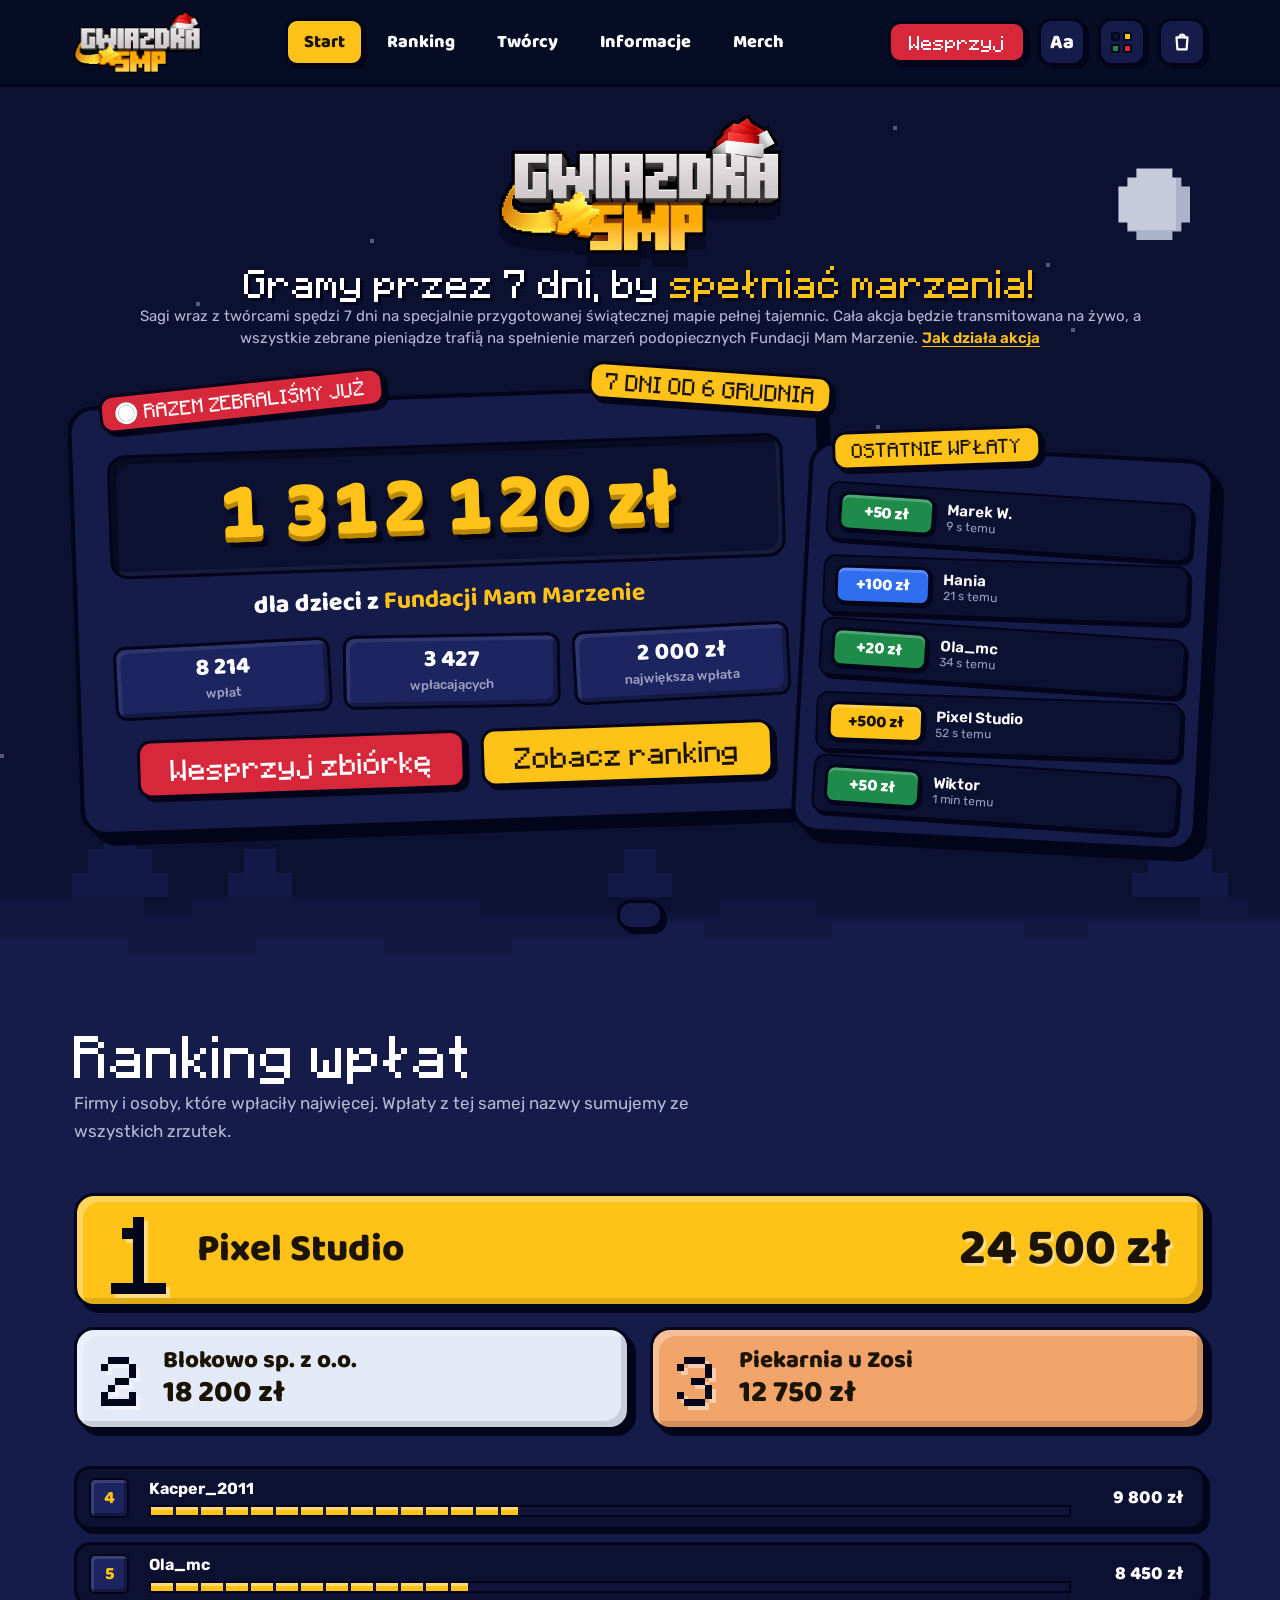
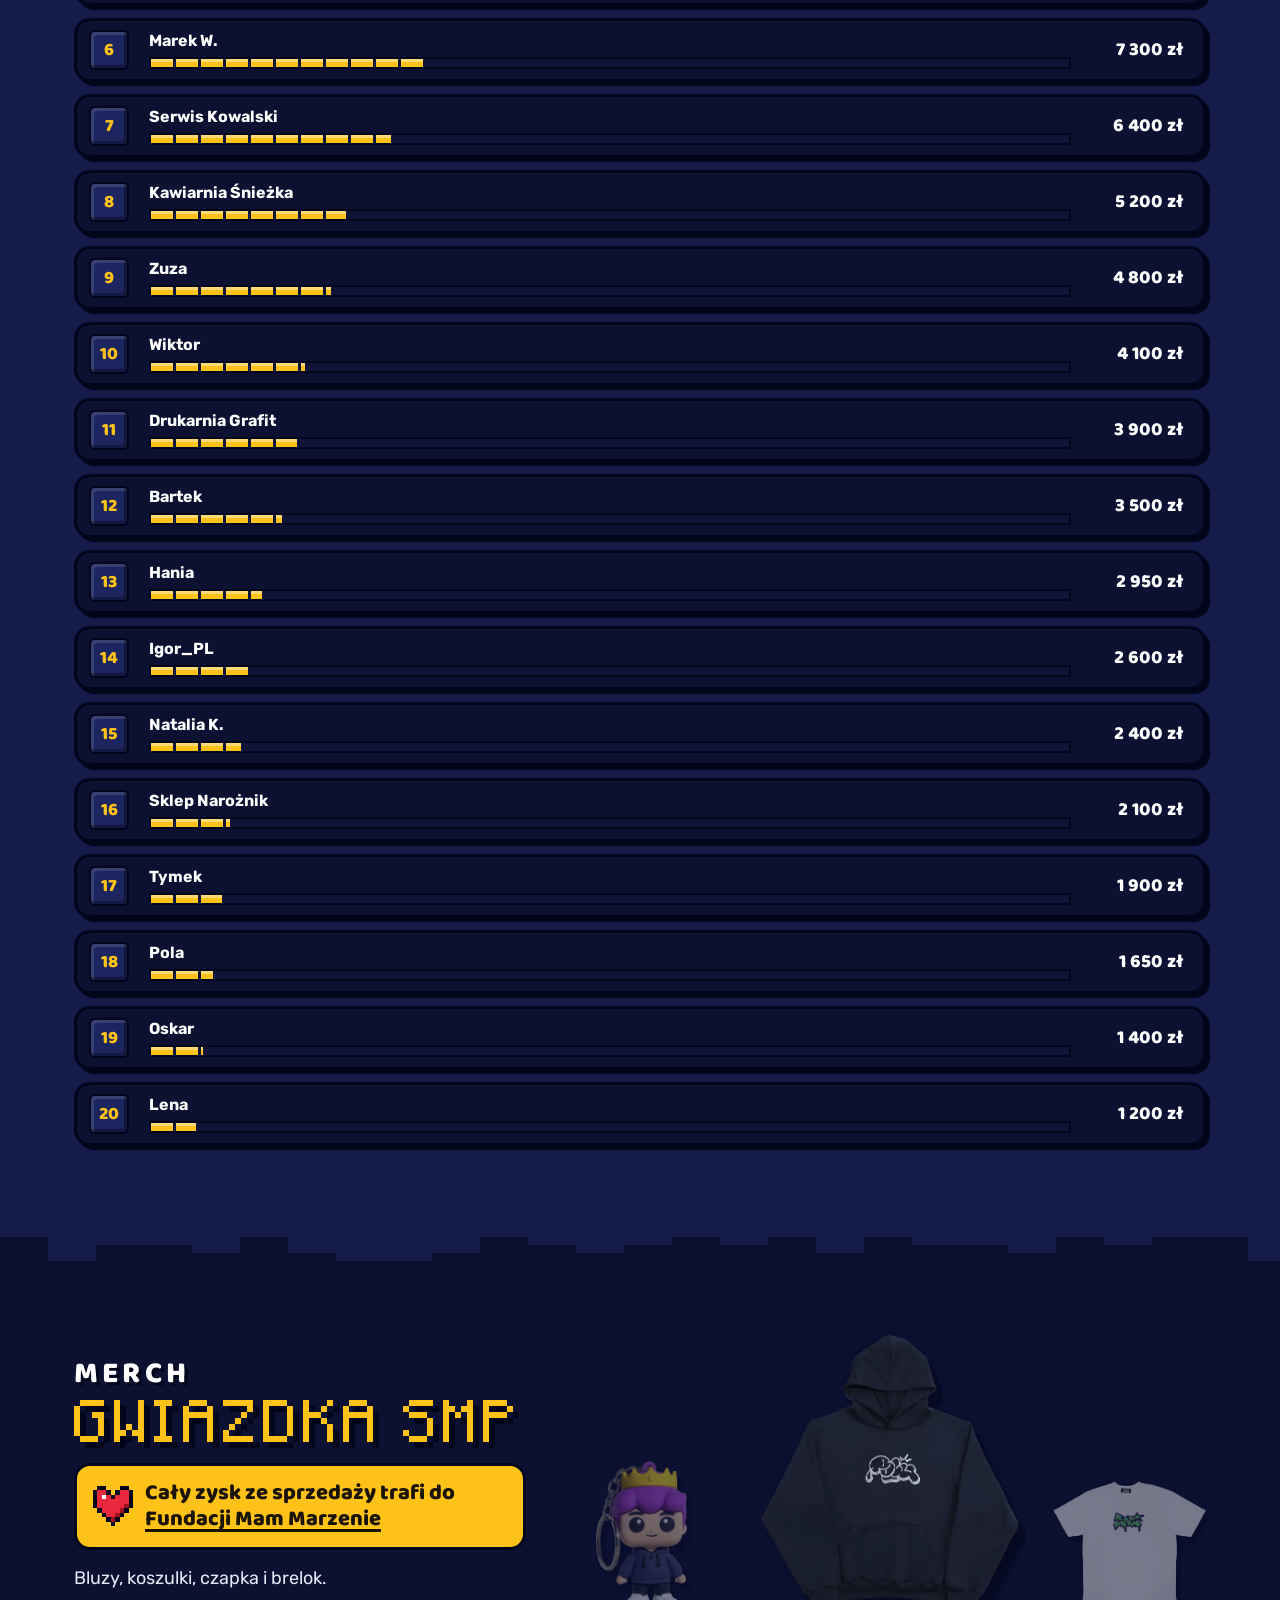
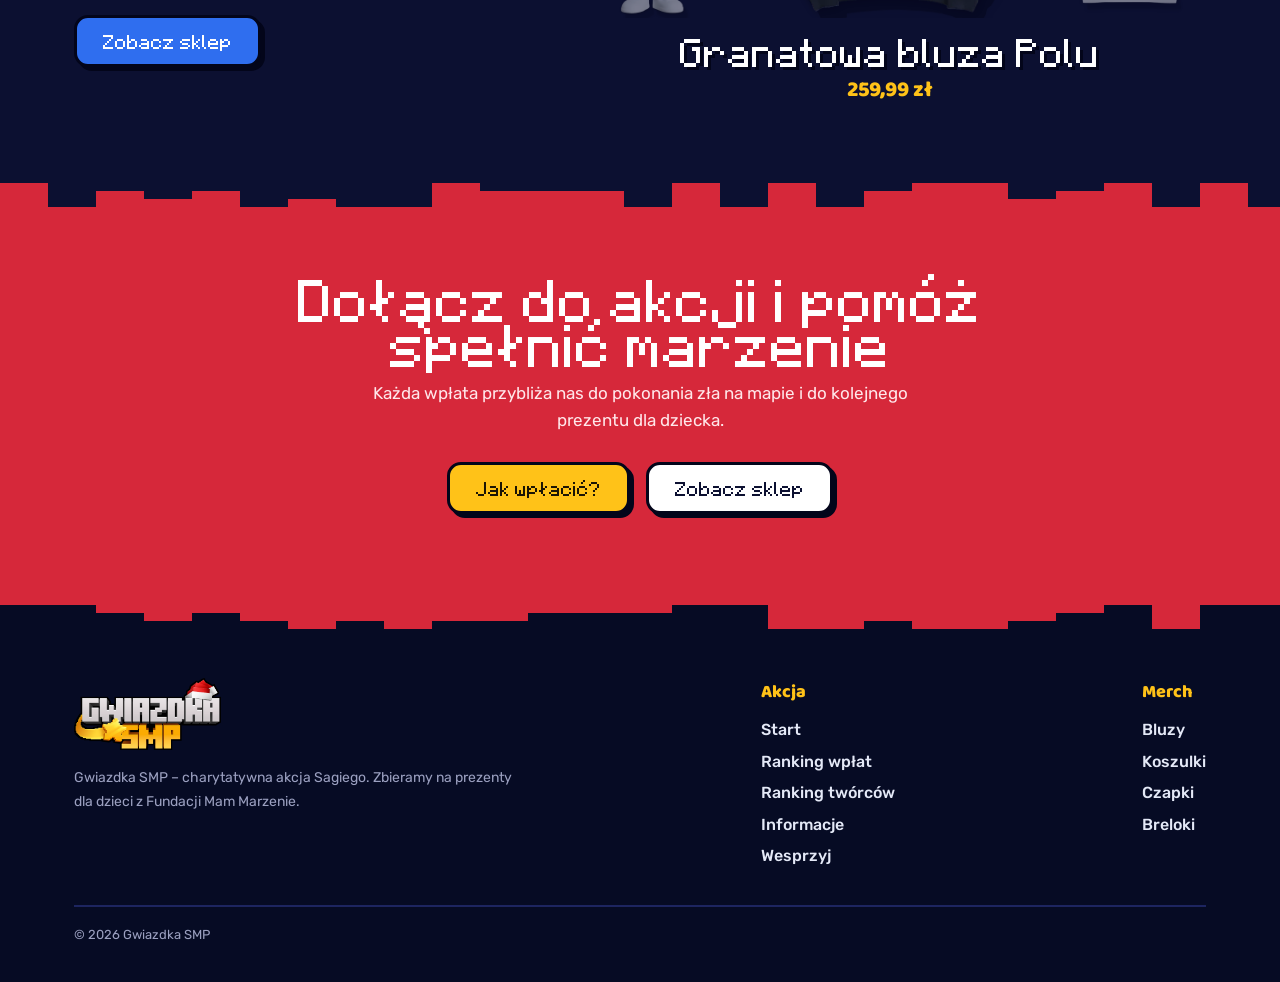
==== commit 2a212fa4: "Ranking twórców: napis o zmianach na żywo pod kafelkami Co-Authored-By: Claude Opus 5.5 <noreply@ant" ====
--- a/index.html
+++ b/index.html
@@ -10,7 +10,7 @@
 <link rel="preconnect" href="https://fonts.googleapis.com">
 <link rel="preconnect" href="https://fonts.gstatic.com" crossorigin>
 <link href="https://fonts.googleapis.com/css2?family=Baloo+2:wght@800&family=Poppins:wght@400;500;600;700&family=Rubik:wght@400;500;600;700&display=swap" rel="stylesheet">
-<link rel="stylesheet" href="styles.css?v=20261124w">
+<link rel="stylesheet" href="styles.css?v=20261124x">
 <script>if(sessionStorage.getItem("wipe")&&!matchMedia("(prefers-reduced-motion: reduce)").matches)document.documentElement.classList.add("wipe-in");sessionStorage.removeItem("wipe");var t=localStorage.getItem("gwiazdka-theme");if(t&&t!=="dark")document.documentElement.dataset.theme=t;if(localStorage.getItem("gwiazdka-font")==="sagi")document.documentElement.dataset.font="sagi";setTimeout(function(){document.documentElement.classList.remove("wipe-in")},1500)</script>
 </head>
 <body>
@@ -164,8 +164,8 @@
 
 <div class="toast" id="toast" role="status" aria-live="polite"></div>
 
-<script src="common.js?v=20261124w"></script>
-<script src="ranking.js?v=20261124w"></script>
-<script src="home.js?v=20261124w"></script>
+<script src="common.js?v=20261124x"></script>
+<script src="ranking.js?v=20261124x"></script>
+<script src="home.js?v=20261124x"></script>
 </body>
 </html>
--- a/styles.css
+++ b/styles.css
@@ -536,7 +536,7 @@
 .crew__head{display:flex;flex-direction:column;align-items:center;text-align:center}
 .crew__tag{font-family:var(--disp);font-weight:700;font-size:calc(12px*var(--ds));line-height:1.3;text-transform:uppercase;color:#1b1405;background:var(--gold);border:3px solid var(--line);border-radius:10px;padding:4px 12px;box-shadow:3px 3px 0 var(--line);transform:rotate(-2deg)}
 .crew__title{margin-top:16px;font-family:var(--disp);font-weight:700;font-size:calc(42px*var(--ds));line-height:1.2;text-shadow:4px 4px 0 var(--line)}
-.crew__live{display:inline-flex;align-items:center;gap:10px;margin-top:8px;font-size:15px;color:var(--muted)}
+.crew__live{display:flex;align-items:center;justify-content:center;gap:10px;margin-top:28px;font-size:15px;color:var(--muted)}
 .crew__live i{flex:none;width:10px;height:10px;border-radius:50%;background:#ff2d43;animation:livePulse 1.6s ease-out infinite}
 @keyframes livePulse{0%{box-shadow:0 0 0 0 rgba(255,45,67,.6)}70%,100%{box-shadow:0 0 0 9px rgba(255,45,67,0)}}
 
@@ -568,6 +568,7 @@
 
 .crew__plus{position:absolute;left:50%;bottom:100%;z-index:2;margin-bottom:4px;font-family:var(--num);font-weight:800;font-size:14px;line-height:1.3;color:#fff;text-shadow:none;background:var(--pine);border:2px solid var(--line);border-radius:8px;padding:1px 8px;white-space:nowrap;pointer-events:none;animation:crewPlus 1.5s ease-out forwards}
 .rest .crew__plus{left:auto;right:10px;bottom:auto;top:-14px;margin:0}
+.pod .crew__plus{left:100%;bottom:auto;top:50%;margin:-12px 0 0 8px;animation-name:crewPlusR}
 @keyframes crewPlus{0%{opacity:0;transform:translate(-50%,8px)}15%{opacity:1;transform:translate(-50%,0)}75%{opacity:1}100%{opacity:0;transform:translate(-50%,-16px)}}
 .rest .crew__plus{animation-name:crewPlusR}
 @keyframes crewPlusR{0%{opacity:0;transform:translateY(8px)}15%{opacity:1;transform:none}75%{opacity:1}100%{opacity:0;transform:translateY(-14px)}}
